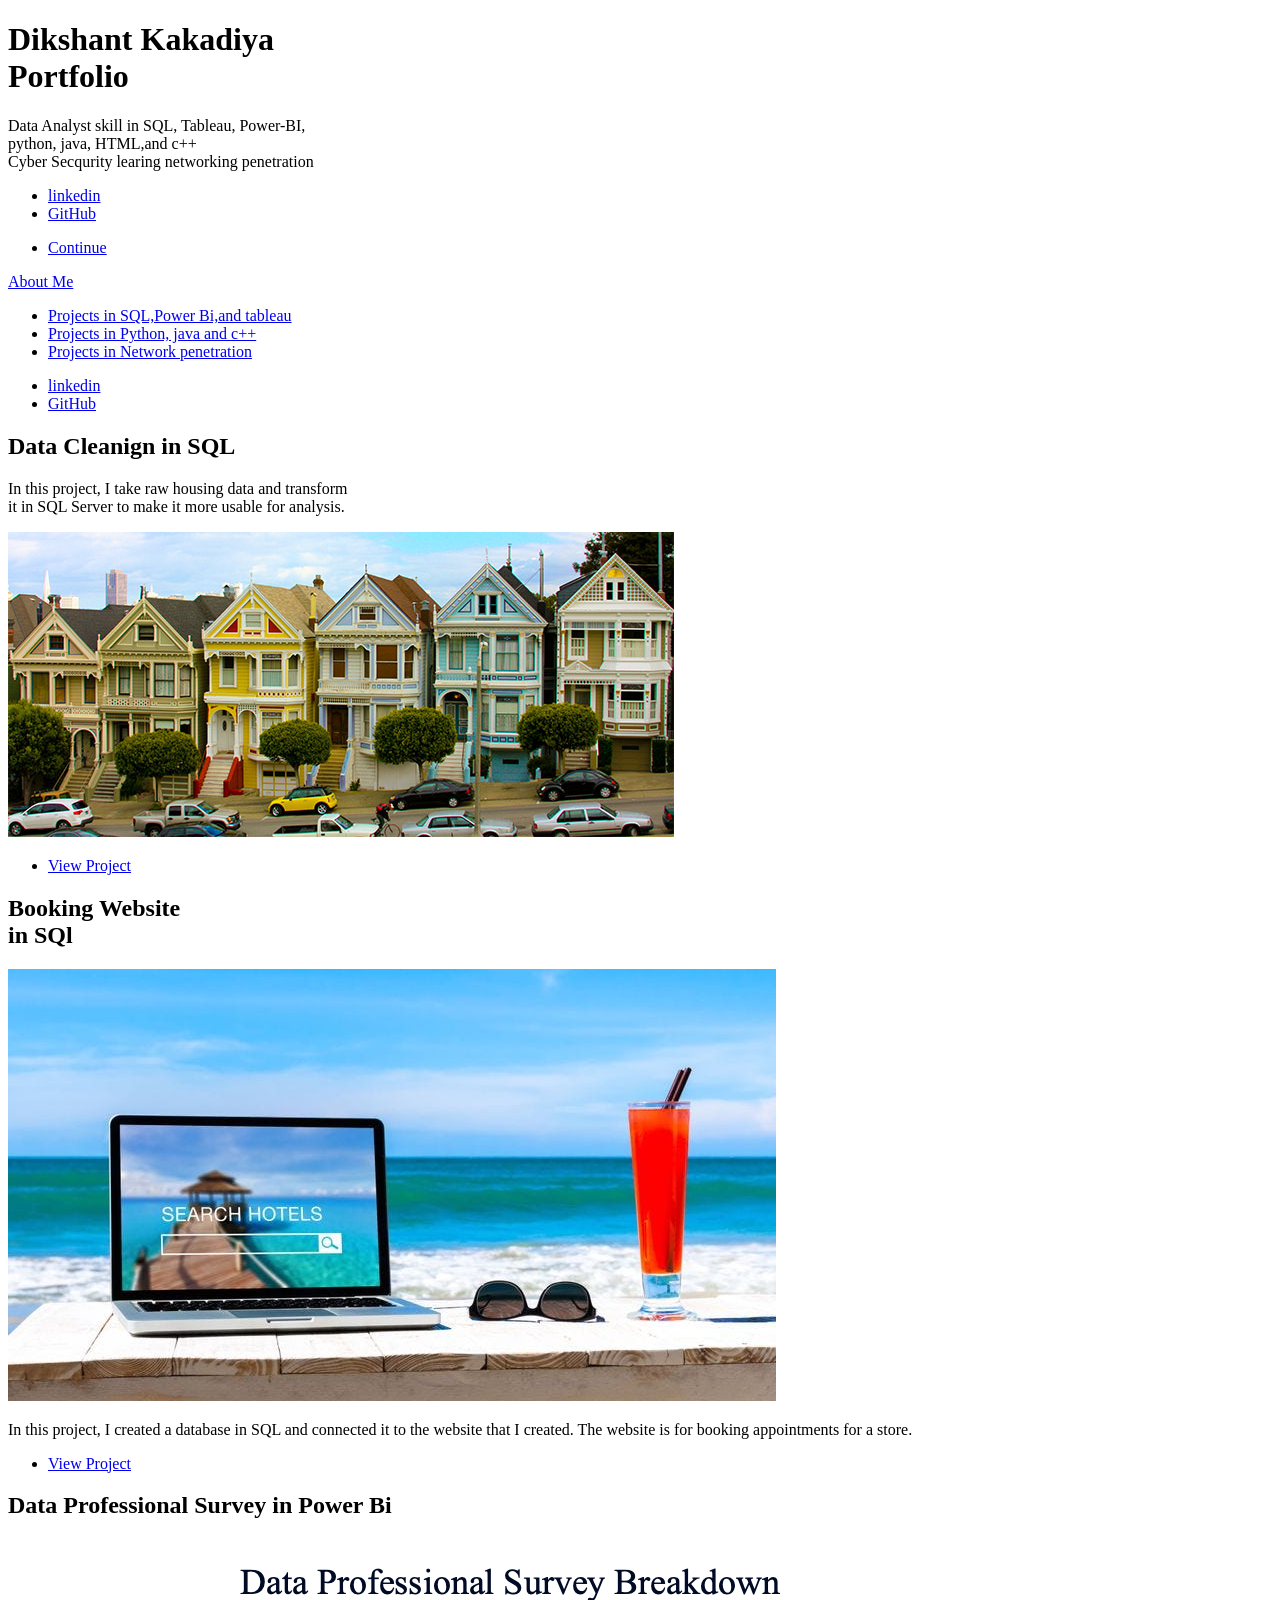
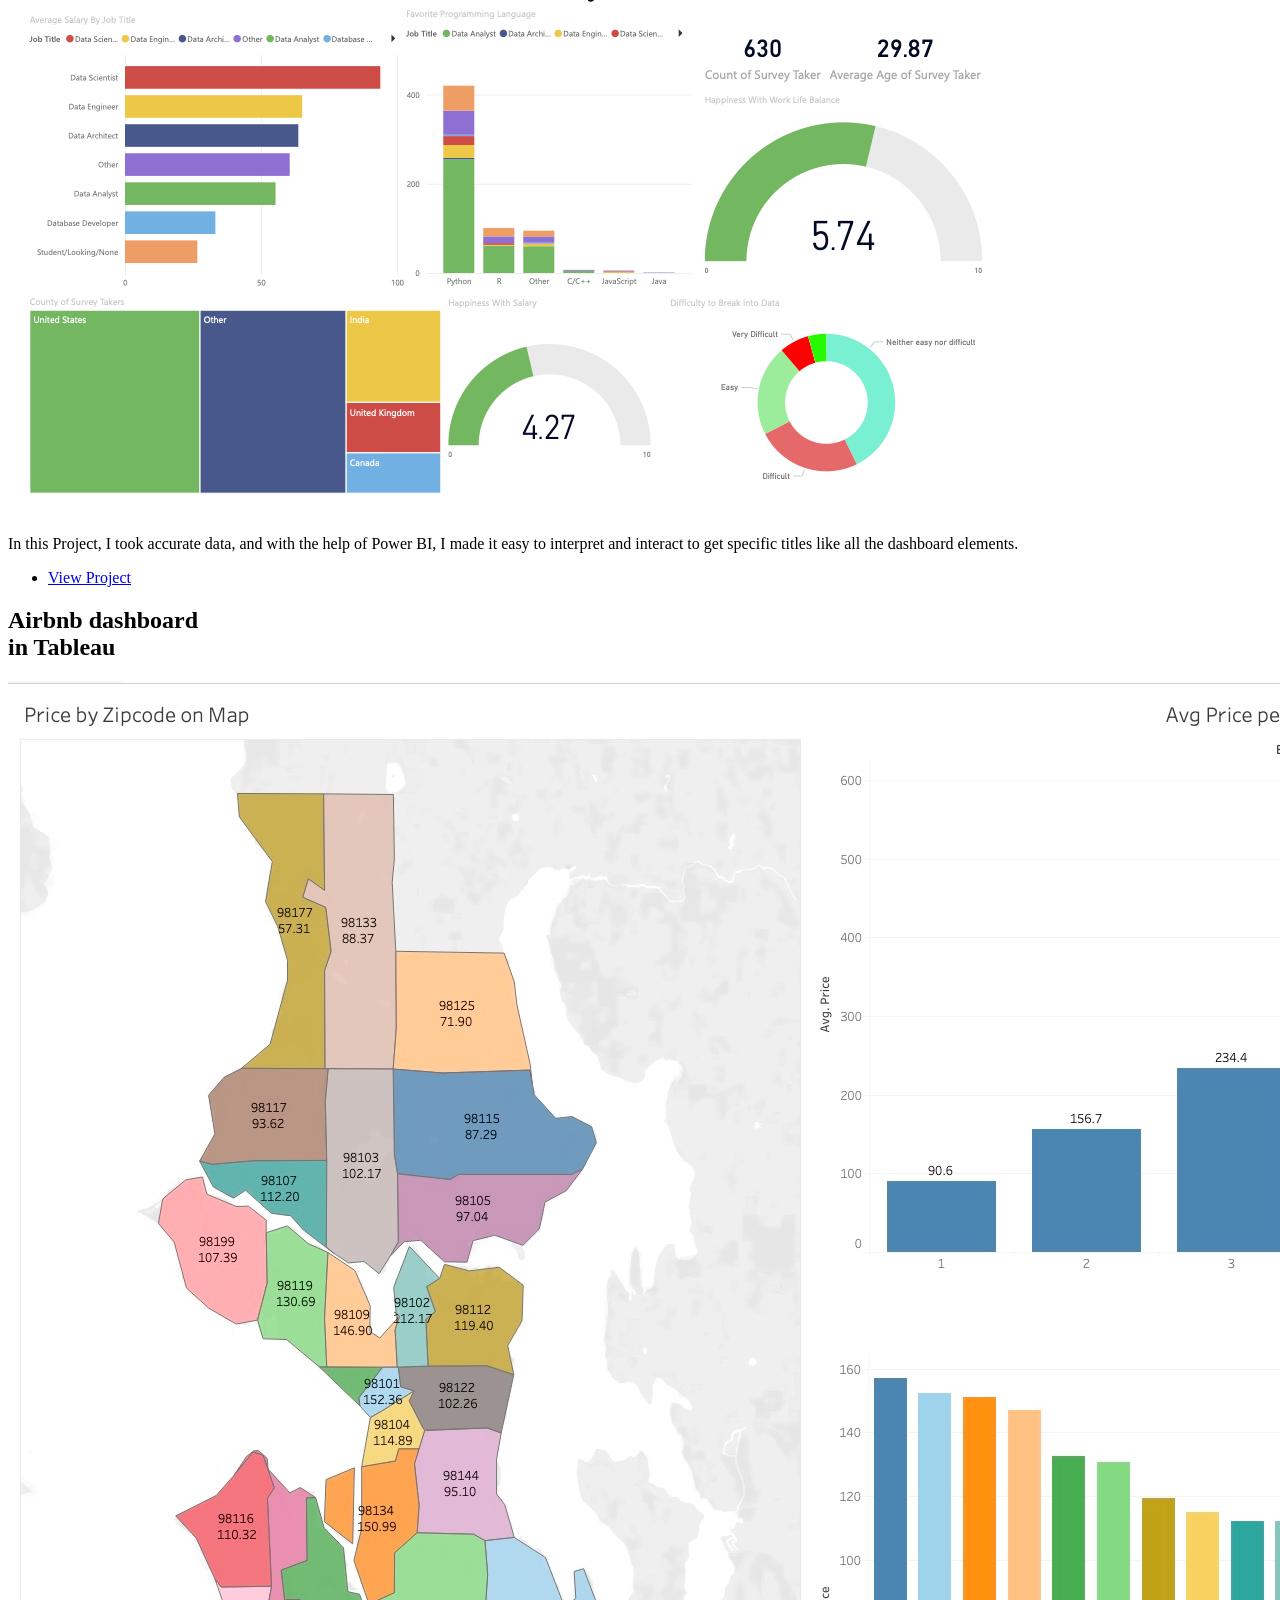
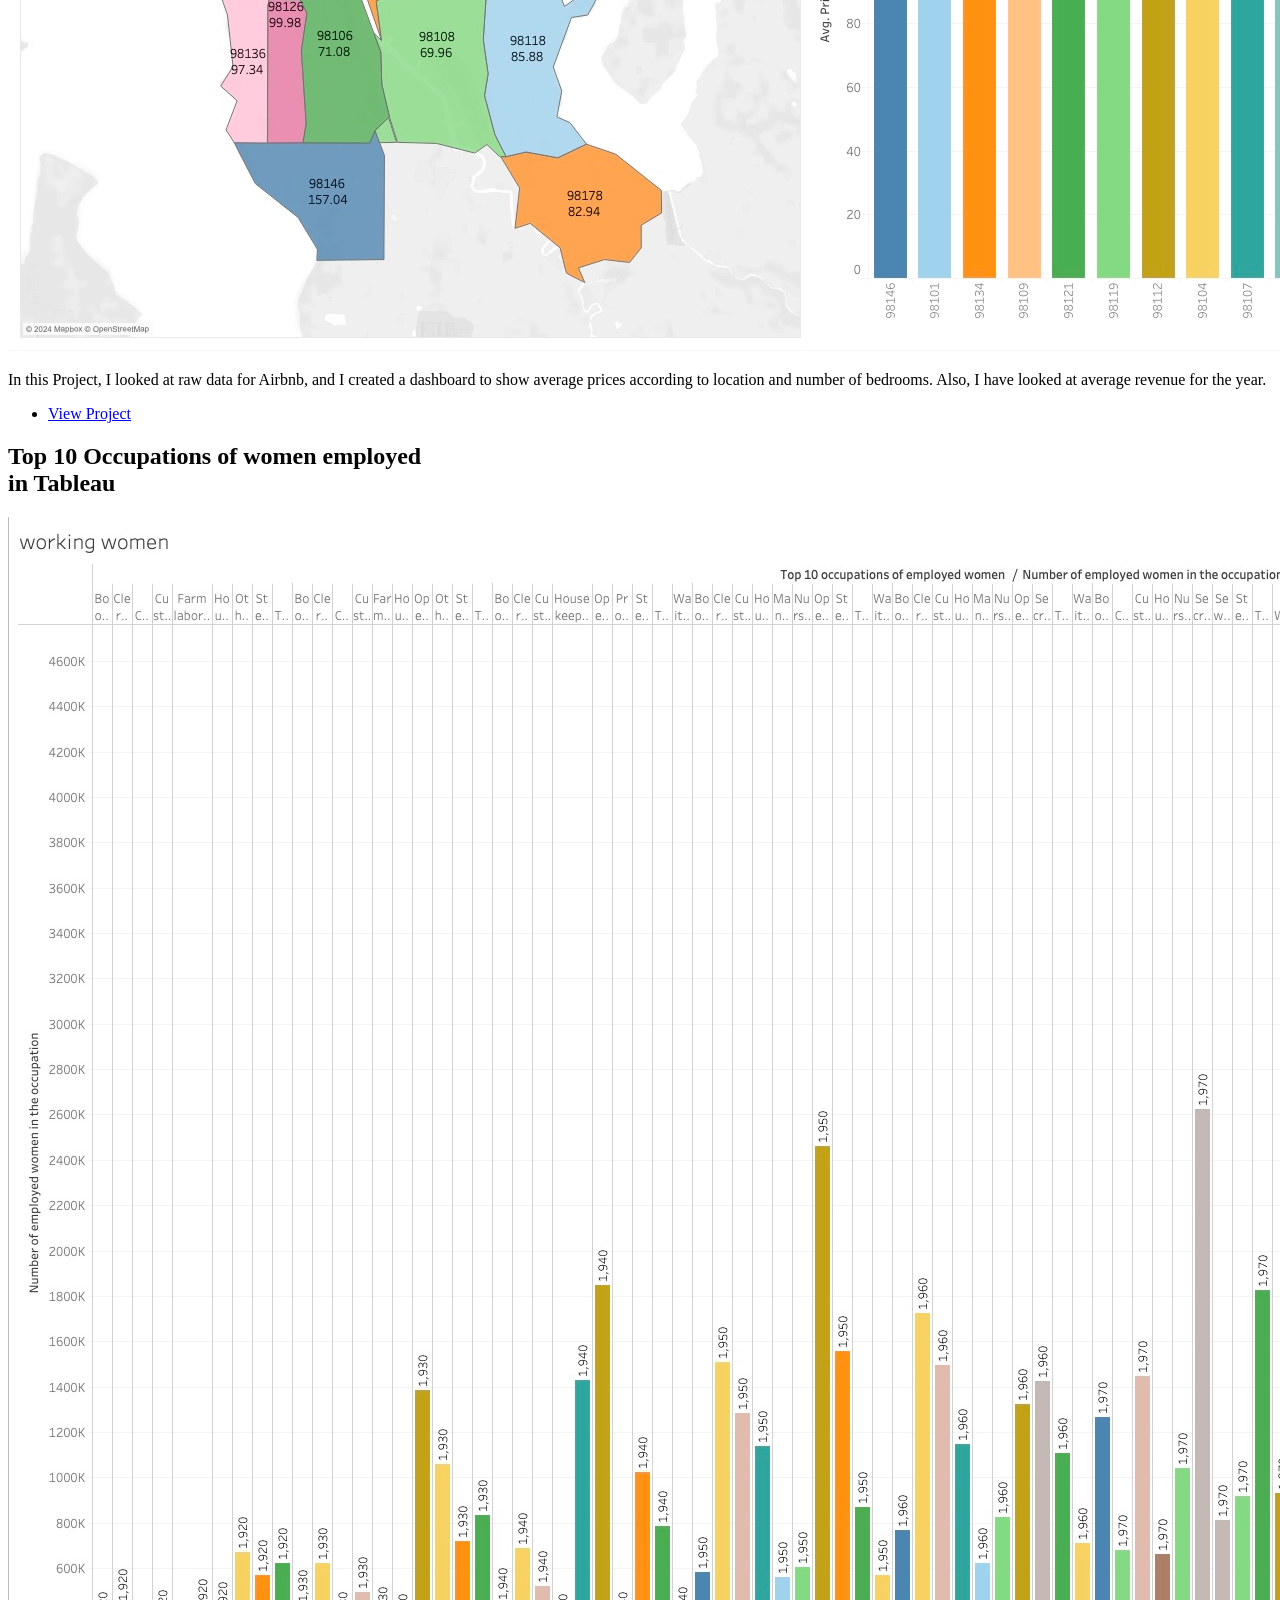
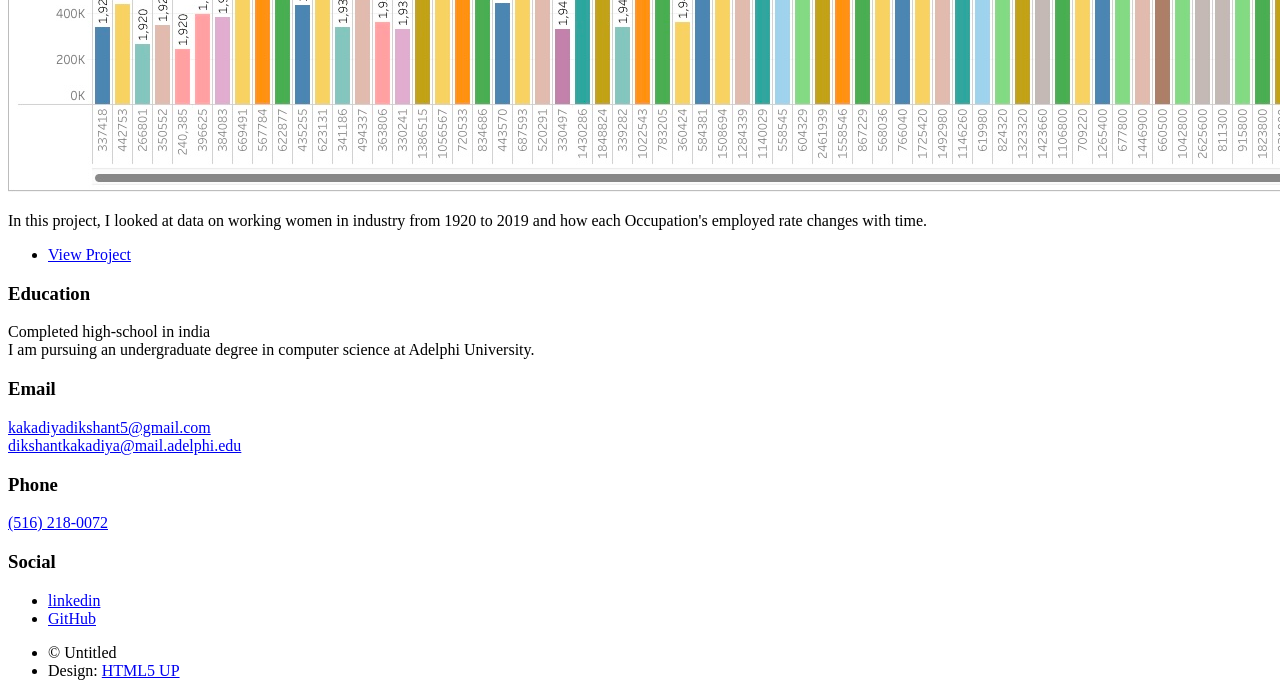
==== index.html @ 6c7a7172 "Add files via upload" ====
<!DOCTYPE HTML>
<!--
	Massively by HTML5 UP
	html5up.net | @ajlkn
	Free for personal and commercial use under the CCA 3.0 license (html5up.net/license)
-->
<html>
	<head>
		<title> Dikshant Kakadiya Portfolio </title>
		<meta charset="utf-8" />
		<meta name="viewport" content="width=device-width, initial-scale=1, user-scalable=no" />
		<link rel="stylesheet" href="assets/css/main.css" />
		<noscript><link rel="stylesheet" href="assets/css/noscript.css" /></noscript>
	</head>
	<body class="is-preload">

		<!-- Wrapper -->
			<div id="wrapper" class="fade-in">

				<!-- Intro -->
					<div id="intro">
						<h1>Dikshant Kakadiya <br />
							Portfolio </h1>
						<p>Data Analyst skill in SQL, Tableau, Power-BI, <br>python, java, HTML,and c++</br> 
							Cyber Secqurity learing networking penetration</p>
							 <ul class="icons">
								<li><a href="https://www.linkedin.com/in/dikshant-kakadiya-45a0a7180/" class="icon brands fa-linkedin"><span class="label">linkedin</span></a></li>
								<li><a href="https://github.com/DikshantKakadiya" class="icon brands fa-github"><span class="label">GitHub</span></a></li>
							</ul>
						<ul class="actions">
							<li><a href="#header" class="button icon solid solo fa-arrow-down scrolly">Continue</a></li>
						</ul>
					</div>
 
				<!-- Header -->
					<header id="header">
						<a href="index.html" class="logo">About Me</a>
					</header>

				<!-- Nav -->
					<nav id="nav">
						<ul class="links">
							<li class="active"><a href="index.html">Projects in SQL,Power Bi,and tableau</a></li>
							<li><a href="generic.html">Projects in Python, java and c++</a></li>
							<li><a href="elements.html">Projects in Network penetration </a></li>
						</ul>
						<ul class="icons">
							<li><a href="https://www.linkedin.com/in/dikshant-kakadiya-45a0a7180/" class="icon brands fa-linkedin"><span class="label">linkedin</span></a></li>
								<li><a href="https://github.com/DikshantKakadiya" class="icon brands fa-github"><span class="label">GitHub</span></a></li>
						</ul>
					</nav>

				<!-- Main -->
					<div id="main">

						<!-- Featured Post -->
							<article class="post featured">
								<header class="major">
									<h2>Data Cleanign in SQL<br />
								 </a></h2>
									<p>In this project, I take raw housing data and transform<br />
										it in SQL Server to make it more usable for analysis.  </p>
								</header>
								<a href="https://github.com/DikshantKakadiya/Portfolio/blob/SQL/clean_data.sql" class="image main"><img src="images/housing.jpg" alt="" /></a>
								<ul class="actions special">
									<li><a href="https://github.com/DikshantKakadiya/Portfolio/blob/SQL/clean_data.sql" class="button large">View Project</a></li>
								</ul>
							</article>

						<!-- Posts -->
							<section class="posts">
								<article> 
									<header>
										<h2> Booking Website<br />
										in SQl
									</h2>
									</header>
									<a href="https://github.com/DikshantKakadiya/Portfolio/tree/Booking-Website-SQL" class="image fit"><img src="images/Booking.jpeg" alt="" /></a>
									<p>In this project, I created a database in SQL and connected it to the website that I created. The website is for booking appointments for a store.</p>
									<ul class="actions special">
										<li><a href="https://github.com/DikshantKakadiya/Portfolio/tree/Booking-Website-SQL" class="button">View Project </a></li>
									</ul>
								</article>
								<article> 
									<header>
										<h2> Data Professional Survey in 
										Power Bi 
									</h2>
									</header>
									<a href="https://github.com/DikshantKakadiya/Portfolio/blob/Power-Bi/Data%20Professional%20Survey%20Project%20Power%20bi.pbix" class="image fit"><img src="images/Survey.png" alt="" /></a>
									<p> In this Project, I took accurate data, and with the help of Power BI,  I made it easy to interpret and interact to get specific titles like all the dashboard elements.</p>
									<ul class="actions special">
										<li><a href="https://github.com/DikshantKakadiya/Portfolio/blob/Power-Bi/Data%20Professional%20Survey%20Project%20Power%20bi.pbix" class="button">View Project</a></li>
									</ul>
								</article>
								<article>
									<header>
										<h2> Airbnb dashboard<br />
											in Tableau
										</h2>
									</header>
									<a href="https://github.com/DikshantKakadiya/Portfolio/blob/tableau/Airbnb%20dashboard%20project.twb"  class="image fit"><img src="images/Airbnb.jpg" alt="" /></a>
									<p>In this Project, I looked at raw data for Airbnb, and I created a dashboard to show average prices according to location and number of bedrooms. Also, I have looked at average revenue for the year.</p>
									<ul class="actions special">
										<li><a href="https://github.com/DikshantKakadiya/Portfolio/blob/tableau/Airbnb%20dashboard%20project.twb" class="button">View Project</a></li>
									</ul>
								</article>
								<article>
									<header>
										<h2>Top 10 Occupations of women employed <br />
										in Tableau 
									</h2>
									</header>
									<a href="https://github.com/DikshantKakadiya/Portfolio/blob/tableau/220519_INFODES_SOCIAL_ADSP22_KAKADIYA_DIKSHANT.twb" class="image fit"><img src="images/Top.jpg" alt="" /></a>
									<p> In this project, I looked at data on working women in industry from 1920 to 2019 and how each Occupation's employed rate changes with time.</p>
									<ul class="actions special">
										<li><a href="https://github.com/DikshantKakadiya/Portfolio/blob/tableau/220519_INFODES_SOCIAL_ADSP22_KAKADIYA_DIKSHANT.twb" class="button"> View Project</a></li>
									</ul>
								</article>
							</section>
					</div>

				<!-- Footer -->
					<footer id="footer">
							<section class="alt">
								<h3>Education</h3>
						<p>Completed high-school in india <br />
							I am pursuing an undergraduate degree in computer science at Adelphi University.</p>
							</section>
							<section>
								<h3>Email</h3>
								<p><a href="mailto: kakadiyadikshant5@gmail.com">kakadiyadikshant5@gmail.com </a><br>
									<a href="mailto: dikshantkakadiya@mail.adelphi.edu">dikshantkakadiya@mail.adelphi.edu </a></br>
								</p>
							</section>
							<section class="split contact">
							<section>
								<h3>Phone</h3>
								<p><a href="tel:+15162180072">(516) 218-0072</a></p>
							</section>
							<section>
								<h3>Social</h3>
								<ul class="icons alt">
									<li><a href="https://www.linkedin.com/in/dikshant-kakadiya-45a0a7180/" class="icon brands fa-linkedin"><span class="label">linkedin</span></a></li>
								<li><a href="https://github.com/DikshantKakadiya" class="icon brands fa-github"><span class="label">GitHub</span></a></li>
								</ul>
							</section>
						</section>
					</footer>

				<!-- Copyright -->
					<div id="copyright">
						<ul><li>&copy; Untitled</li><li>Design: <a href="https://html5up.net">HTML5 UP</a></li></ul>
					</div>

			</div>

		<!-- Scripts -->
			<script src="assets/js/jquery.min.js"></script>
			<script src="assets/js/jquery.scrollex.min.js"></script>
			<script src="assets/js/jquery.scrolly.min.js"></script>
			<script src="assets/js/browser.min.js"></script>
			<script src="assets/js/breakpoints.min.js"></script>
			<script src="assets/js/util.js"></script>
			<script src="assets/js/main.js"></script>

	</body>
</html>
---- assets/css/main.css ----
@import url(fontawesome-all.min.css);
@import url("https://fonts.googleapis.com/css?family=Merriweather:300,700,300italic,700italic|Source+Sans+Pro:900");

/*
	Massively by HTML5 UP
	html5up.net | @ajlkn
	Free for personal and commercial use under the CCA 3.0 license (html5up.net/license)
*/

html, body, div, span, applet, object,
iframe, h1, h2, h3, h4, h5, h6, p, blockquote,
pre, a, abbr, acronym, address, big, cite,
code, del, dfn, em, img, ins, kbd, q, s, samp,
small, strike, strong, sub, sup, tt, var, b,
u, i, center, dl, dt, dd, ol, ul, li, fieldset,
form, label, legend, table, caption, tbody,
tfoot, thead, tr, th, td, article, aside,
canvas, details, embed, figure, figcaption,
footer, header, hgroup, menu, nav, output, ruby,
section, summary, time, mark, audio, video {
	margin: 0;
	padding: 0;
	border: 0;
	font-size: 100%;
	font: inherit;
	vertical-align: baseline;}

article, aside, details, figcaption, figure,
footer, header, hgroup, menu, nav, section {
	display: block;}

body {
	line-height: 1;
}

ol, ul {
	list-style: none;
}

blockquote, q {
	quotes: none;
}

	blockquote:before, blockquote:after, q:before, q:after {
		content: '';
		content: none;
	}

table {
	border-collapse: collapse;
	border-spacing: 0;
}

body {
	-webkit-text-size-adjust: none;
}

mark {
	background-color: transparent;
	color: inherit;
}

input::-moz-focus-inner {
	border: 0;
	padding: 0;
}

input, select, textarea {
	-moz-appearance: none;
	-webkit-appearance: none;
	-ms-appearance: none;
	appearance: none;
}

/* Basic */

	@-ms-viewport {
		width: device-width;
	}

	body {
		-ms-overflow-style: scrollbar;
	}

	@media screen and (max-width: 480px) {

		html, body {
			min-width: 320px;
		}

	}

	html {
		box-sizing: border-box;
	}

	*, *:before, *:after {
		box-sizing: inherit;
	}

	body {
		background-color: #1e252d;
	}

		body.is-preload *, body.is-preload *:before, body.is-preload *:after {
			-moz-animation: none !important;
			-webkit-animation: none !important;
			-ms-animation: none !important;
			animation: none !important;
			-moz-transition: none !important;
			-webkit-transition: none !important;
			-ms-transition: none !important;
			transition: none !important;
		}

/* Type */

	html {
		font-size: 16pt;
	}

		@media screen and (max-width: 1680px) {

			html {
				font-size: 12pt;
			}

		}

		@media screen and (max-width: 1280px) {

			html {
				font-size: 11pt;
			}

		}

		@media screen and (max-width: 360px) {

			html {
				font-size: 10pt;
			}

		}

	body {
		color: #212931;
	}

	body, input, select, textarea {
		font-family: "Merriweather", Georgia, serif;
		font-weight: 300;
		font-size: 1rem;
		line-height: 2.375;
	}

	a {
		-moz-transition: color 0.2s ease-in-out, background-color 0.2s ease-in-out, border-color 0.2s ease-in-out, box-shadow 0.2s ease-in-out;
		-webkit-transition: color 0.2s ease-in-out, background-color 0.2s ease-in-out, border-color 0.2s ease-in-out, box-shadow 0.2s ease-in-out;
		-ms-transition: color 0.2s ease-in-out, background-color 0.2s ease-in-out, border-color 0.2s ease-in-out, box-shadow 0.2s ease-in-out;
		transition: color 0.2s ease-in-out, background-color 0.2s ease-in-out, border-color 0.2s ease-in-out, box-shadow 0.2s ease-in-out;
		border-bottom: dotted 1px;
		text-decoration: none;
	}

		a:hover {
			border-bottom-color: transparent;
		}

	strong, b {
		font-weight: 600;
	}

	em, i {
		font-style: italic;
	}

	p {
		text-align: justify;
		margin: 0 0 2rem 0;
	}

	h1, h2, h3, h4, h5, h6 {
		font-family: "Source Sans Pro", Helvetica, sans-serif;
		font-weight: 900;
		line-height: 1.5;
		letter-spacing: 0.075em;
		text-transform: uppercase;
		margin: 0 0 1rem 0;
	}

		h1 a, h2 a, h3 a, h4 a, h5 a, h6 a {
			border-bottom: 0;
			color: inherit;
			text-decoration: none;
		}

	h1 {
		font-size: 4rem;
		line-height: 1.1;
		margin: 0 0 2rem 0;
	}

	h2 {
		font-size: 1.75rem;
		line-height: 1.3;
		margin: 0 0 1.5rem 0;
	}

	h3 {
		font-size: 1.25rem;
		margin: 0 0 1.5rem 0;
	}

	h4 {
		font-size: 1rem;
	}

	h5 {
		font-size: 0.9rem;
	}

	h6 {
		font-size: 0.8rem;
	}

	sub {
		font-size: 0.8rem;
		position: relative;
		top: 0.5rem;
	}

	sup {
		font-size: 0.8rem;
		position: relative;
		top: -0.5rem;
	}

	blockquote {
		border-left: solid 4px;
		font-style: italic;
		margin: 0 0 2rem 0;
		padding: 0.5rem 0 0.5rem 2rem;
	}

	code {
		border: solid 2px;
		font-family: "Courier New", monospace;
		font-size: 0.9rem;
		margin: 0 0.25rem;
		padding: 0.25rem 0.65rem;
	}

	pre {
		-webkit-overflow-scrolling: touch;
		font-family: "Courier New", monospace;
		font-size: 0.9rem;
		margin: 0 0 2rem 0;
	}

		pre code {
			display: block;
			line-height: 1.75;
			padding: 1rem 1.5rem;
			overflow-x: auto;
		}

	hr {
		border: 0;
		border-bottom: solid 2px;
		margin: 3rem 0;
	}

		hr.major {
			margin: 5rem 0;
		}

	.align-left {
		text-align: left;
	}

	.align-center {
		text-align: center;
	}

	.align-right {
		text-align: right;
	}

	input, select, textarea {
		color: #212931;
	}

	a {
		color: #212931;
		border-bottom-color: rgba(33, 41, 49, 0.5);
	}

		a:hover {
			border-bottom-color: transparent;
			color: #18bfef !important;
		}

	strong, b {
		color: #212931;
	}

	h1, h2, h3, h4, h5, h6 {
		color: #212931;
	}

	blockquote {
		border-left-color: #eeeeee;
	}

	code {
		background: rgba(220, 220, 220, 0.25);
		border-color: #eeeeee;
	}

	hr {
		border-bottom-color: #eeeeee;
	}

/* Row */

	.row {
		display: flex;
		flex-wrap: wrap;
		box-sizing: border-box;
		align-items: stretch;
	}

		.row > * {
			box-sizing: border-box;
		}

		.row.gtr-uniform > * > :last-child {
			margin-bottom: 0;
		}

		.row.aln-left {
			justify-content: flex-start;
		}

		.row.aln-center {
			justify-content: center;
		}

		.row.aln-right {
			justify-content: flex-end;
		}

		.row.aln-top {
			align-items: flex-start;
		}

		.row.aln-middle {
			align-items: center;
		}

		.row.aln-bottom {
			align-items: flex-end;
		}

		.row > .imp {
			order: -1;
		}

		.row > .col-1 {
			width: 8.33333%;
		}

		.row > .off-1 {
			margin-left: 8.33333%;
		}

		.row > .col-2 {
			width: 16.66667%;
		}

		.row > .off-2 {
			margin-left: 16.66667%;
		}

		.row > .col-3 {
			width: 25%;
		}

		.row > .off-3 {
			margin-left: 25%;
		}

		.row > .col-4 {
			width: 33.33333%;
		}

		.row > .off-4 {
			margin-left: 33.33333%;
		}

		.row > .col-5 {
			width: 41.66667%;
		}

		.row > .off-5 {
			margin-left: 41.66667%;
		}

		.row > .col-6 {
			width: 50%;
		}

		.row > .off-6 {
			margin-left: 50%;
		}

		.row > .col-7 {
			width: 58.33333%;
		}

		.row > .off-7 {
			margin-left: 58.33333%;
		}

		.row > .col-8 {
			width: 66.66667%;
		}

		.row > .off-8 {
			margin-left: 66.66667%;
		}

		.row > .col-9 {
			width: 75%;
		}

		.row > .off-9 {
			margin-left: 75%;
		}

		.row > .col-10 {
			width: 83.33333%;
		}

		.row > .off-10 {
			margin-left: 83.33333%;
		}

		.row > .col-11 {
			width: 91.66667%;
		}

		.row > .off-11 {
			margin-left: 91.66667%;
		}

		.row > .col-12 {
			width: 100%;
		}

		.row > .off-12 {
			margin-left: 100%;
		}

		.row.gtr-0 {
			margin-top: 0;
			margin-left: 0rem;
		}

			.row.gtr-0 > * {
				padding: 0 0 0 0rem;
			}

			.row.gtr-0.gtr-uniform {
				margin-top: 0rem;
			}

				.row.gtr-0.gtr-uniform > * {
					padding-top: 0rem;
				}

		.row.gtr-25 {
			margin-top: 0;
			margin-left: -0.375rem;
		}

			.row.gtr-25 > * {
				padding: 0 0 0 0.375rem;
			}

			.row.gtr-25.gtr-uniform {
				margin-top: -0.375rem;
			}

				.row.gtr-25.gtr-uniform > * {
					padding-top: 0.375rem;
				}

		.row.gtr-50 {
			margin-top: 0;
			margin-left: -0.75rem;
		}

			.row.gtr-50 > * {
				padding: 0 0 0 0.75rem;
			}

			.row.gtr-50.gtr-uniform {
				margin-top: -0.75rem;
			}

				.row.gtr-50.gtr-uniform > * {
					padding-top: 0.75rem;
				}

		.row {
			margin-top: 0;
			margin-left: -1.5rem;
		}

			.row > * {
				padding: 0 0 0 1.5rem;
			}

			.row.gtr-uniform {
				margin-top: -1.5rem;
			}

				.row.gtr-uniform > * {
					padding-top: 1.5rem;
				}

		.row.gtr-150 {
			margin-top: 0;
			margin-left: -2.25rem;
		}

			.row.gtr-150 > * {
				padding: 0 0 0 2.25rem;
			}

			.row.gtr-150.gtr-uniform {
				margin-top: -2.25rem;
			}

				.row.gtr-150.gtr-uniform > * {
					padding-top: 2.25rem;
				}

		.row.gtr-200 {
			margin-top: 0;
			margin-left: -3rem;
		}

			.row.gtr-200 > * {
				padding: 0 0 0 3rem;
			}

			.row.gtr-200.gtr-uniform {
				margin-top: -3rem;
			}

				.row.gtr-200.gtr-uniform > * {
					padding-top: 3rem;
				}

		@media screen and (max-width: 1680px) {

			.row {
				display: flex;
				flex-wrap: wrap;
				box-sizing: border-box;
				align-items: stretch;
			}

				.row > * {
					box-sizing: border-box;
				}

				.row.gtr-uniform > * > :last-child {
					margin-bottom: 0;
				}

				.row.aln-left {
					justify-content: flex-start;
				}

				.row.aln-center {
					justify-content: center;
				}

				.row.aln-right {
					justify-content: flex-end;
				}

				.row.aln-top {
					align-items: flex-start;
				}

				.row.aln-middle {
					align-items: center;
				}

				.row.aln-bottom {
					align-items: flex-end;
				}

				.row > .imp-xlarge {
					order: -1;
				}

				.row > .col-1-xlarge {
					width: 8.33333%;
				}

				.row > .off-1-xlarge {
					margin-left: 8.33333%;
				}

				.row > .col-2-xlarge {
					width: 16.66667%;
				}

				.row > .off-2-xlarge {
					margin-left: 16.66667%;
				}

				.row > .col-3-xlarge {
					width: 25%;
				}

				.row > .off-3-xlarge {
					margin-left: 25%;
				}

				.row > .col-4-xlarge {
					width: 33.33333%;
				}

				.row > .off-4-xlarge {
					margin-left: 33.33333%;
				}

				.row > .col-5-xlarge {
					width: 41.66667%;
				}

				.row > .off-5-xlarge {
					margin-left: 41.66667%;
				}

				.row > .col-6-xlarge {
					width: 50%;
				}

				.row > .off-6-xlarge {
					margin-left: 50%;
				}

				.row > .col-7-xlarge {
					width: 58.33333%;
				}

				.row > .off-7-xlarge {
					margin-left: 58.33333%;
				}

				.row > .col-8-xlarge {
					width: 66.66667%;
				}

				.row > .off-8-xlarge {
					margin-left: 66.66667%;
				}

				.row > .col-9-xlarge {
					width: 75%;
				}

				.row > .off-9-xlarge {
					margin-left: 75%;
				}

				.row > .col-10-xlarge {
					width: 83.33333%;
				}

				.row > .off-10-xlarge {
					margin-left: 83.33333%;
				}

				.row > .col-11-xlarge {
					width: 91.66667%;
				}

				.row > .off-11-xlarge {
					margin-left: 91.66667%;
				}

				.row > .col-12-xlarge {
					width: 100%;
				}

				.row > .off-12-xlarge {
					margin-left: 100%;
				}

				.row.gtr-0 {
					margin-top: 0;
					margin-left: 0rem;
				}

					.row.gtr-0 > * {
						padding: 0 0 0 0rem;
					}

					.row.gtr-0.gtr-uniform {
						margin-top: 0rem;
					}

						.row.gtr-0.gtr-uniform > * {
							padding-top: 0rem;
						}

				.row.gtr-25 {
					margin-top: 0;
					margin-left: -0.375rem;
				}

					.row.gtr-25 > * {
						padding: 0 0 0 0.375rem;
					}

					.row.gtr-25.gtr-uniform {
						margin-top: -0.375rem;
					}

						.row.gtr-25.gtr-uniform > * {
							padding-top: 0.375rem;
						}

				.row.gtr-50 {
					margin-top: 0;
					margin-left: -0.75rem;
				}

					.row.gtr-50 > * {
						padding: 0 0 0 0.75rem;
					}

					.row.gtr-50.gtr-uniform {
						margin-top: -0.75rem;
					}

						.row.gtr-50.gtr-uniform > * {
							padding-top: 0.75rem;
						}

				.row {
					margin-top: 0;
					margin-left: -1.5rem;
				}

					.row > * {
						padding: 0 0 0 1.5rem;
					}

					.row.gtr-uniform {
						margin-top: -1.5rem;
					}

						.row.gtr-uniform > * {
							padding-top: 1.5rem;
						}

				.row.gtr-150 {
					margin-top: 0;
					margin-left: -2.25rem;
				}

					.row.gtr-150 > * {
						padding: 0 0 0 2.25rem;
					}

					.row.gtr-150.gtr-uniform {
						margin-top: -2.25rem;
					}

						.row.gtr-150.gtr-uniform > * {
							padding-top: 2.25rem;
						}

				.row.gtr-200 {
					margin-top: 0;
					margin-left: -3rem;
				}

					.row.gtr-200 > * {
						padding: 0 0 0 3rem;
					}

					.row.gtr-200.gtr-uniform {
						margin-top: -3rem;
					}

						.row.gtr-200.gtr-uniform > * {
							padding-top: 3rem;
						}

		}

		@media screen and (max-width: 1280px) {

			.row {
				display: flex;
				flex-wrap: wrap;
				box-sizing: border-box;
				align-items: stretch;
			}

				.row > * {
					box-sizing: border-box;
				}

				.row.gtr-uniform > * > :last-child {
					margin-bottom: 0;
				}

				.row.aln-left {
					justify-content: flex-start;
				}

				.row.aln-center {
					justify-content: center;
				}

				.row.aln-right {
					justify-content: flex-end;
				}

				.row.aln-top {
					align-items: flex-start;
				}

				.row.aln-middle {
					align-items: center;
				}

				.row.aln-bottom {
					align-items: flex-end;
				}

				.row > .imp-large {
					order: -1;
				}

				.row > .col-1-large {
					width: 8.33333%;
				}

				.row > .off-1-large {
					margin-left: 8.33333%;
				}

				.row > .col-2-large {
					width: 16.66667%;
				}

				.row > .off-2-large {
					margin-left: 16.66667%;
				}

				.row > .col-3-large {
					width: 25%;
				}

				.row > .off-3-large {
					margin-left: 25%;
				}

				.row > .col-4-large {
					width: 33.33333%;
				}

				.row > .off-4-large {
					margin-left: 33.33333%;
				}

				.row > .col-5-large {
					width: 41.66667%;
				}

				.row > .off-5-large {
					margin-left: 41.66667%;
				}

				.row > .col-6-large {
					width: 50%;
				}

				.row > .off-6-large {
					margin-left: 50%;
				}

				.row > .col-7-large {
					width: 58.33333%;
				}

				.row > .off-7-large {
					margin-left: 58.33333%;
				}

				.row > .col-8-large {
					width: 66.66667%;
				}

				.row > .off-8-large {
					margin-left: 66.66667%;
				}

				.row > .col-9-large {
					width: 75%;
				}

				.row > .off-9-large {
					margin-left: 75%;
				}

				.row > .col-10-large {
					width: 83.33333%;
				}

				.row > .off-10-large {
					margin-left: 83.33333%;
				}

				.row > .col-11-large {
					width: 91.66667%;
				}

				.row > .off-11-large {
					margin-left: 91.66667%;
				}

				.row > .col-12-large {
					width: 100%;
				}

				.row > .off-12-large {
					margin-left: 100%;
				}

				.row.gtr-0 {
					margin-top: 0;
					margin-left: 0rem;
				}

					.row.gtr-0 > * {
						padding: 0 0 0 0rem;
					}

					.row.gtr-0.gtr-uniform {
						margin-top: 0rem;
					}

						.row.gtr-0.gtr-uniform > * {
							padding-top: 0rem;
						}

				.row.gtr-25 {
					margin-top: 0;
					margin-left: -0.375rem;
				}

					.row.gtr-25 > * {
						padding: 0 0 0 0.375rem;
					}

					.row.gtr-25.gtr-uniform {
						margin-top: -0.375rem;
					}

						.row.gtr-25.gtr-uniform > * {
							padding-top: 0.375rem;
						}

				.row.gtr-50 {
					margin-top: 0;
					margin-left: -0.75rem;
				}

					.row.gtr-50 > * {
						padding: 0 0 0 0.75rem;
					}

					.row.gtr-50.gtr-uniform {
						margin-top: -0.75rem;
					}

						.row.gtr-50.gtr-uniform > * {
							padding-top: 0.75rem;
						}

				.row {
					margin-top: 0;
					margin-left: -1.5rem;
				}

					.row > * {
						padding: 0 0 0 1.5rem;
					}

					.row.gtr-uniform {
						margin-top: -1.5rem;
					}

						.row.gtr-uniform > * {
							padding-top: 1.5rem;
						}

				.row.gtr-150 {
					margin-top: 0;
					margin-left: -2.25rem;
				}

					.row.gtr-150 > * {
						padding: 0 0 0 2.25rem;
					}

					.row.gtr-150.gtr-uniform {
						margin-top: -2.25rem;
					}

						.row.gtr-150.gtr-uniform > * {
							padding-top: 2.25rem;
						}

				.row.gtr-200 {
					margin-top: 0;
					margin-left: -3rem;
				}

					.row.gtr-200 > * {
						padding: 0 0 0 3rem;
					}

					.row.gtr-200.gtr-uniform {
						margin-top: -3rem;
					}

						.row.gtr-200.gtr-uniform > * {
							padding-top: 3rem;
						}

		}

		@media screen and (max-width: 980px) {

			.row {
				display: flex;
				flex-wrap: wrap;
				box-sizing: border-box;
				align-items: stretch;
			}

				.row > * {
					box-sizing: border-box;
				}

				.row.gtr-uniform > * > :last-child {
					margin-bottom: 0;
				}

				.row.aln-left {
					justify-content: flex-start;
				}

				.row.aln-center {
					justify-content: center;
				}

				.row.aln-right {
					justify-content: flex-end;
				}

				.row.aln-top {
					align-items: flex-start;
				}

				.row.aln-middle {
					align-items: center;
				}

				.row.aln-bottom {
					align-items: flex-end;
				}

				.row > .imp-medium {
					order: -1;
				}

				.row > .col-1-medium {
					width: 8.33333%;
				}

				.row > .off-1-medium {
					margin-left: 8.33333%;
				}

				.row > .col-2-medium {
					width: 16.66667%;
				}

				.row > .off-2-medium {
					margin-left: 16.66667%;
				}

				.row > .col-3-medium {
					width: 25%;
				}

				.row > .off-3-medium {
					margin-left: 25%;
				}

				.row > .col-4-medium {
					width: 33.33333%;
				}

				.row > .off-4-medium {
					margin-left: 33.33333%;
				}

				.row > .col-5-medium {
					width: 41.66667%;
				}

				.row > .off-5-medium {
					margin-left: 41.66667%;
				}

				.row > .col-6-medium {
					width: 50%;
				}

				.row > .off-6-medium {
					margin-left: 50%;
				}

				.row > .col-7-medium {
					width: 58.33333%;
				}

				.row > .off-7-medium {
					margin-left: 58.33333%;
				}

				.row > .col-8-medium {
					width: 66.66667%;
				}

				.row > .off-8-medium {
					margin-left: 66.66667%;
				}

				.row > .col-9-medium {
					width: 75%;
				}

				.row > .off-9-medium {
					margin-left: 75%;
				}

				.row > .col-10-medium {
					width: 83.33333%;
				}

				.row > .off-10-medium {
					margin-left: 83.33333%;
				}

				.row > .col-11-medium {
					width: 91.66667%;
				}

				.row > .off-11-medium {
					margin-left: 91.66667%;
				}

				.row > .col-12-medium {
					width: 100%;
				}

				.row > .off-12-medium {
					margin-left: 100%;
				}

				.row.gtr-0 {
					margin-top: 0;
					margin-left: 0rem;
				}

					.row.gtr-0 > * {
						padding: 0 0 0 0rem;
					}

					.row.gtr-0.gtr-uniform {
						margin-top: 0rem;
					}

						.row.gtr-0.gtr-uniform > * {
							padding-top: 0rem;
						}

				.row.gtr-25 {
					margin-top: 0;
					margin-left: -0.375rem;
				}

					.row.gtr-25 > * {
						padding: 0 0 0 0.375rem;
					}

					.row.gtr-25.gtr-uniform {
						margin-top: -0.375rem;
					}

						.row.gtr-25.gtr-uniform > * {
							padding-top: 0.375rem;
						}

				.row.gtr-50 {
					margin-top: 0;
					margin-left: -0.75rem;
				}

					.row.gtr-50 > * {
						padding: 0 0 0 0.75rem;
					}

					.row.gtr-50.gtr-uniform {
						margin-top: -0.75rem;
					}

						.row.gtr-50.gtr-uniform > * {
							padding-top: 0.75rem;
						}

				.row {
					margin-top: 0;
					margin-left: -1.5rem;
				}

					.row > * {
						padding: 0 0 0 1.5rem;
					}

					.row.gtr-uniform {
						margin-top: -1.5rem;
					}

						.row.gtr-uniform > * {
							padding-top: 1.5rem;
						}

				.row.gtr-150 {
					margin-top: 0;
					margin-left: -2.25rem;
				}

					.row.gtr-150 > * {
						padding: 0 0 0 2.25rem;
					}

					.row.gtr-150.gtr-uniform {
						margin-top: -2.25rem;
					}

						.row.gtr-150.gtr-uniform > * {
							padding-top: 2.25rem;
						}

				.row.gtr-200 {
					margin-top: 0;
					margin-left: -3rem;
				}

					.row.gtr-200 > * {
						padding: 0 0 0 3rem;
					}

					.row.gtr-200.gtr-uniform {
						margin-top: -3rem;
					}

						.row.gtr-200.gtr-uniform > * {
							padding-top: 3rem;
						}

		}

		@media screen and (max-width: 736px) {

			.row {
				display: flex;
				flex-wrap: wrap;
				box-sizing: border-box;
				align-items: stretch;
			}

				.row > * {
					box-sizing: border-box;
				}

				.row.gtr-uniform > * > :last-child {
					margin-bottom: 0;
				}

				.row.aln-left {
					justify-content: flex-start;
				}

				.row.aln-center {
					justify-content: center;
				}

				.row.aln-right {
					justify-content: flex-end;
				}

				.row.aln-top {
					align-items: flex-start;
				}

				.row.aln-middle {
					align-items: center;
				}

				.row.aln-bottom {
					align-items: flex-end;
				}

				.row > .imp-small {
					order: -1;
				}

				.row > .col-1-small {
					width: 8.33333%;
				}

				.row > .off-1-small {
					margin-left: 8.33333%;
				}

				.row > .col-2-small {
					width: 16.66667%;
				}

				.row > .off-2-small {
					margin-left: 16.66667%;
				}

				.row > .col-3-small {
					width: 25%;
				}

				.row > .off-3-small {
					margin-left: 25%;
				}

				.row > .col-4-small {
					width: 33.33333%;
				}

				.row > .off-4-small {
					margin-left: 33.33333%;
				}

				.row > .col-5-small {
					width: 41.66667%;
				}

				.row > .off-5-small {
					margin-left: 41.66667%;
				}

				.row > .col-6-small {
					width: 50%;
				}

				.row > .off-6-small {
					margin-left: 50%;
				}

				.row > .col-7-small {
					width: 58.33333%;
				}

				.row > .off-7-small {
					margin-left: 58.33333%;
				}

				.row > .col-8-small {
					width: 66.66667%;
				}

				.row > .off-8-small {
					margin-left: 66.66667%;
				}

				.row > .col-9-small {
					width: 75%;
				}

				.row > .off-9-small {
					margin-left: 75%;
				}

				.row > .col-10-small {
					width: 83.33333%;
				}

				.row > .off-10-small {
					margin-left: 83.33333%;
				}

				.row > .col-11-small {
					width: 91.66667%;
				}

				.row > .off-11-small {
					margin-left: 91.66667%;
				}

				.row > .col-12-small {
					width: 100%;
				}

				.row > .off-12-small {
					margin-left: 100%;
				}

				.row.gtr-0 {
					margin-top: 0;
					margin-left: 0rem;
				}

					.row.gtr-0 > * {
						padding: 0 0 0 0rem;
					}

					.row.gtr-0.gtr-uniform {
						margin-top: 0rem;
					}

						.row.gtr-0.gtr-uniform > * {
							padding-top: 0rem;
						}

				.row.gtr-25 {
					margin-top: 0;
					margin-left: -0.375rem;
				}

					.row.gtr-25 > * {
						padding: 0 0 0 0.375rem;
					}

					.row.gtr-25.gtr-uniform {
						margin-top: -0.375rem;
					}

						.row.gtr-25.gtr-uniform > * {
							padding-top: 0.375rem;
						}

				.row.gtr-50 {
					margin-top: 0;
					margin-left: -0.75rem;
				}

					.row.gtr-50 > * {
						padding: 0 0 0 0.75rem;
					}

					.row.gtr-50.gtr-uniform {
						margin-top: -0.75rem;
					}

						.row.gtr-50.gtr-uniform > * {
							padding-top: 0.75rem;
						}

				.row {
					margin-top: 0;
					margin-left: -1.5rem;
				}

					.row > * {
						padding: 0 0 0 1.5rem;
					}

					.row.gtr-uniform {
						margin-top: -1.5rem;
					}

						.row.gtr-uniform > * {
							padding-top: 1.5rem;
						}

				.row.gtr-150 {
					margin-top: 0;
					margin-left: -2.25rem;
				}

					.row.gtr-150 > * {
						padding: 0 0 0 2.25rem;
					}

					.row.gtr-150.gtr-uniform {
						margin-top: -2.25rem;
					}

						.row.gtr-150.gtr-uniform > * {
							padding-top: 2.25rem;
						}

				.row.gtr-200 {
					margin-top: 0;
					margin-left: -3rem;
				}

					.row.gtr-200 > * {
						padding: 0 0 0 3rem;
					}

					.row.gtr-200.gtr-uniform {
						margin-top: -3rem;
					}

						.row.gtr-200.gtr-uniform > * {
							padding-top: 3rem;
						}

		}

		@media screen and (max-width: 480px) {

			.row {
				display: flex;
				flex-wrap: wrap;
				box-sizing: border-box;
				align-items: stretch;
			}

				.row > * {
					box-sizing: border-box;
				}

				.row.gtr-uniform > * > :last-child {
					margin-bottom: 0;
				}

				.row.aln-left {
					justify-content: flex-start;
				}

				.row.aln-center {
					justify-content: center;
				}

				.row.aln-right {
					justify-content: flex-end;
				}

				.row.aln-top {
					align-items: flex-start;
				}

				.row.aln-middle {
					align-items: center;
				}

				.row.aln-bottom {
					align-items: flex-end;
				}

				.row > .imp-xsmall {
					order: -1;
				}

				.row > .col-1-xsmall {
					width: 8.33333%;
				}

				.row > .off-1-xsmall {
					margin-left: 8.33333%;
				}

				.row > .col-2-xsmall {
					width: 16.66667%;
				}

				.row > .off-2-xsmall {
					margin-left: 16.66667%;
				}

				.row > .col-3-xsmall {
					width: 25%;
				}

				.row > .off-3-xsmall {
					margin-left: 25%;
				}

				.row > .col-4-xsmall {
					width: 33.33333%;
				}

				.row > .off-4-xsmall {
					margin-left: 33.33333%;
				}

				.row > .col-5-xsmall {
					width: 41.66667%;
				}

				.row > .off-5-xsmall {
					margin-left: 41.66667%;
				}

				.row > .col-6-xsmall {
					width: 50%;
				}

				.row > .off-6-xsmall {
					margin-left: 50%;
				}

				.row > .col-7-xsmall {
					width: 58.33333%;
				}

				.row > .off-7-xsmall {
					margin-left: 58.33333%;
				}

				.row > .col-8-xsmall {
					width: 66.66667%;
				}

				.row > .off-8-xsmall {
					margin-left: 66.66667%;
				}

				.row > .col-9-xsmall {
					width: 75%;
				}

				.row > .off-9-xsmall {
					margin-left: 75%;
				}

				.row > .col-10-xsmall {
					width: 83.33333%;
				}

				.row > .off-10-xsmall {
					margin-left: 83.33333%;
				}

				.row > .col-11-xsmall {
					width: 91.66667%;
				}

				.row > .off-11-xsmall {
					margin-left: 91.66667%;
				}

				.row > .col-12-xsmall {
					width: 100%;
				}

				.row > .off-12-xsmall {
					margin-left: 100%;
				}

				.row.gtr-0 {
					margin-top: 0;
					margin-left: 0rem;
				}

					.row.gtr-0 > * {
						padding: 0 0 0 0rem;
					}

					.row.gtr-0.gtr-uniform {
						margin-top: 0rem;
					}

						.row.gtr-0.gtr-uniform > * {
							padding-top: 0rem;
						}

				.row.gtr-25 {
					margin-top: 0;
					margin-left: -0.375rem;
				}

					.row.gtr-25 > * {
						padding: 0 0 0 0.375rem;
					}

					.row.gtr-25.gtr-uniform {
						margin-top: -0.375rem;
					}

						.row.gtr-25.gtr-uniform > * {
							padding-top: 0.375rem;
						}

				.row.gtr-50 {
					margin-top: 0;
					margin-left: -0.75rem;
				}

					.row.gtr-50 > * {
						padding: 0 0 0 0.75rem;
					}

					.row.gtr-50.gtr-uniform {
						margin-top: -0.75rem;
					}

						.row.gtr-50.gtr-uniform > * {
							padding-top: 0.75rem;
						}

				.row {
					margin-top: 0;
					margin-left: -1.5rem;
				}

					.row > * {
						padding: 0 0 0 1.5rem;
					}

					.row.gtr-uniform {
						margin-top: -1.5rem;
					}

						.row.gtr-uniform > * {
							padding-top: 1.5rem;
						}

				.row.gtr-150 {
					margin-top: 0;
					margin-left: -2.25rem;
				}

					.row.gtr-150 > * {
						padding: 0 0 0 2.25rem;
					}

					.row.gtr-150.gtr-uniform {
						margin-top: -2.25rem;
					}

						.row.gtr-150.gtr-uniform > * {
							padding-top: 2.25rem;
						}

				.row.gtr-200 {
					margin-top: 0;
					margin-left: -3rem;
				}

					.row.gtr-200 > * {
						padding: 0 0 0 3rem;
					}

					.row.gtr-200.gtr-uniform {
						margin-top: -3rem;
					}

						.row.gtr-200.gtr-uniform > * {
							padding-top: 3rem;
						}

		}

		@media screen and (max-width: 360px) {

			.row {
				display: flex;
				flex-wrap: wrap;
				box-sizing: border-box;
				align-items: stretch;
			}

				.row > * {
					box-sizing: border-box;
				}

				.row.gtr-uniform > * > :last-child {
					margin-bottom: 0;
				}

				.row.aln-left {
					justify-content: flex-start;
				}

				.row.aln-center {
					justify-content: center;
				}

				.row.aln-right {
					justify-content: flex-end;
				}

				.row.aln-top {
					align-items: flex-start;
				}

				.row.aln-middle {
					align-items: center;
				}

				.row.aln-bottom {
					align-items: flex-end;
				}

				.row > .imp-xxsmall {
					order: -1;
				}

				.row > .col-1-xxsmall {
					width: 8.33333%;
				}

				.row > .off-1-xxsmall {
					margin-left: 8.33333%;
				}

				.row > .col-2-xxsmall {
					width: 16.66667%;
				}

				.row > .off-2-xxsmall {
					margin-left: 16.66667%;
				}

				.row > .col-3-xxsmall {
					width: 25%;
				}

				.row > .off-3-xxsmall {
					margin-left: 25%;
				}

				.row > .col-4-xxsmall {
					width: 33.33333%;
				}

				.row > .off-4-xxsmall {
					margin-left: 33.33333%;
				}

				.row > .col-5-xxsmall {
					width: 41.66667%;
				}

				.row > .off-5-xxsmall {
					margin-left: 41.66667%;
				}

				.row > .col-6-xxsmall {
					width: 50%;
				}

				.row > .off-6-xxsmall {
					margin-left: 50%;
				}

				.row > .col-7-xxsmall {
					width: 58.33333%;
				}

				.row > .off-7-xxsmall {
					margin-left: 58.33333%;
				}

				.row > .col-8-xxsmall {
					width: 66.66667%;
				}

				.row > .off-8-xxsmall {
					margin-left: 66.66667%;
				}

				.row > .col-9-xxsmall {
					width: 75%;
				}

				.row > .off-9-xxsmall {
					margin-left: 75%;
				}

				.row > .col-10-xxsmall {
					width: 83.33333%;
				}

				.row > .off-10-xxsmall {
					margin-left: 83.33333%;
				}

				.row > .col-11-xxsmall {
					width: 91.66667%;
				}

				.row > .off-11-xxsmall {
					margin-left: 91.66667%;
				}

				.row > .col-12-xxsmall {
					width: 100%;
				}

				.row > .off-12-xxsmall {
					margin-left: 100%;
				}

				.row.gtr-0 {
					margin-top: 0;
					margin-left: 0rem;
				}

					.row.gtr-0 > * {
						padding: 0 0 0 0rem;
					}

					.row.gtr-0.gtr-uniform {
						margin-top: 0rem;
					}

						.row.gtr-0.gtr-uniform > * {
							padding-top: 0rem;
						}

				.row.gtr-25 {
					margin-top: 0;
					margin-left: -0.375rem;
				}

					.row.gtr-25 > * {
						padding: 0 0 0 0.375rem;
					}

					.row.gtr-25.gtr-uniform {
						margin-top: -0.375rem;
					}

						.row.gtr-25.gtr-uniform > * {
							padding-top: 0.375rem;
						}

				.row.gtr-50 {
					margin-top: 0;
					margin-left: -0.75rem;
				}

					.row.gtr-50 > * {
						padding: 0 0 0 0.75rem;
					}

					.row.gtr-50.gtr-uniform {
						margin-top: -0.75rem;
					}

						.row.gtr-50.gtr-uniform > * {
							padding-top: 0.75rem;
						}

				.row {
					margin-top: 0;
					margin-left: -1.5rem;
				}

					.row > * {
						padding: 0 0 0 1.5rem;
					}

					.row.gtr-uniform {
						margin-top: -1.5rem;
					}

						.row.gtr-uniform > * {
							padding-top: 1.5rem;
						}

				.row.gtr-150 {
					margin-top: 0;
					margin-left: -2.25rem;
				}

					.row.gtr-150 > * {
						padding: 0 0 0 2.25rem;
					}

					.row.gtr-150.gtr-uniform {
						margin-top: -2.25rem;
					}

						.row.gtr-150.gtr-uniform > * {
							padding-top: 2.25rem;
						}

				.row.gtr-200 {
					margin-top: 0;
					margin-left: -3rem;
				}

					.row.gtr-200 > * {
						padding: 0 0 0 3rem;
					}

					.row.gtr-200.gtr-uniform {
						margin-top: -3rem;
					}

						.row.gtr-200.gtr-uniform > * {
							padding-top: 3rem;
						}

		}

/* Box */

	.box {
		border: solid 2px;
		margin-bottom: 2rem;
		padding: 1.5rem;
	}

		.box > :last-child,
		.box > :last-child > :last-child,
		.box > :last-child > :last-child > :last-child {
			margin-bottom: 0;
		}

		.box.alt {
			border: 0;
			border-radius: 0;
			padding: 0;
		}

	.box {
		border-color: #eeeeee;
	}

/* Button */

	input[type="submit"],
	input[type="reset"],
	input[type="button"],
	button,
	.button {
		-moz-appearance: none;
		-webkit-appearance: none;
		-ms-appearance: none;
		appearance: none;
		-moz-transition: background-color 0.2s ease-in-out, box-shadow 0.2s ease-in-out, color 0.2s ease-in-out;
		-webkit-transition: background-color 0.2s ease-in-out, box-shadow 0.2s ease-in-out, color 0.2s ease-in-out;
		-ms-transition: background-color 0.2s ease-in-out, box-shadow 0.2s ease-in-out, color 0.2s ease-in-out;
		transition: background-color 0.2s ease-in-out, box-shadow 0.2s ease-in-out, color 0.2s ease-in-out;
		border: 0;
		border-radius: 0;
		cursor: pointer;
		display: inline-block;
		font-family: "Source Sans Pro", Helvetica, sans-serif;
		font-size: 0.8rem;
		font-weight: 900;
		letter-spacing: 0.075em;
		height: 3rem;
		line-height: 3rem;
		padding: 0 2rem;
		text-align: center;
		text-decoration: none;
		text-transform: uppercase;
		white-space: nowrap;
	}

		input[type="submit"].icon:before,
		input[type="reset"].icon:before,
		input[type="button"].icon:before,
		button.icon:before,
		.button.icon:before {
			margin-right: 0.5rem;
		}

		input[type="submit"].icon.solo,
		input[type="reset"].icon.solo,
		input[type="button"].icon.solo,
		button.icon.solo,
		.button.icon.solo {
			position: relative;
			width: 4rem;
			height: 4rem;
			line-height: 4rem;
			border-radius: 4rem;
			text-indent: 4rem;
			overflow: hidden;
			padding: 0;
			white-space: nowrap;
		}

			input[type="submit"].icon.solo:before,
			input[type="reset"].icon.solo:before,
			input[type="button"].icon.solo:before,
			button.icon.solo:before,
			.button.icon.solo:before {
				position: absolute;
				display: block;
				top: 0;
				left: 0;
				width: inherit;
				height: inherit;
				line-height: inherit;
				font-size: 1.25rem;
				margin-right: 0;
				text-align: center;
				text-indent: 0;
			}

		input[type="submit"].fit,
		input[type="reset"].fit,
		input[type="button"].fit,
		button.fit,
		.button.fit {
			width: 100%;
		}

		input[type="submit"].small,
		input[type="reset"].small,
		input[type="button"].small,
		button.small,
		.button.small {
			font-size: 0.7rem;
			height: 2.5rem;
			line-height: 2.5rem;
			padding: 0 1.5rem;
		}

		input[type="submit"].large,
		input[type="reset"].large,
		input[type="button"].large,
		button.large,
		.button.large {
			font-size: 0.9rem;
			height: 3.5rem;
			line-height: 3.5rem;
			padding: 0 2.75rem;
		}

		@media screen and (max-width: 980px) {

			input[type="submit"],
			input[type="reset"],
			input[type="button"],
			button,
			.button {
				font-size: 0.9rem;
				height: 3.25rem;
				line-height: 3.25rem;
			}

				input[type="submit"].large,
				input[type="reset"].large,
				input[type="button"].large,
				button.large,
				.button.large {
					font-size: 1rem;
					height: 3.75rem;
					line-height: 3.75rem;
				}

		}

		input[type="submit"].disabled, input[type="submit"]:disabled,
		input[type="reset"].disabled,
		input[type="reset"]:disabled,
		input[type="button"].disabled,
		input[type="button"]:disabled,
		button.disabled,
		button:disabled,
		.button.disabled,
		.button:disabled {
			pointer-events: none;
			opacity: 0.25;
		}

	input[type="submit"],
	input[type="reset"],
	input[type="button"],
	button,
	.button {
		background-color: transparent;
		box-shadow: inset 0 0 0 2px #212931;
		color: #212931 !important;
	}

		input[type="submit"]:hover,
		input[type="reset"]:hover,
		input[type="button"]:hover,
		button:hover,
		.button:hover {
			box-shadow: inset 0 0 0 2px #18bfef;
			color: #18bfef !important;
		}

		input[type="submit"].primary,
		input[type="reset"].primary,
		input[type="button"].primary,
		button.primary,
		.button.primary {
			background-color: #212931;
			box-shadow: none;
			color: #ffffff !important;
		}

			input[type="submit"].primary:hover,
			input[type="reset"].primary:hover,
			input[type="button"].primary:hover,
			button.primary:hover,
			.button.primary:hover {
				background-color: #18bfef;
			}

/* Form */

	form {
		margin: 0 0 2rem 0;
	}

		form > :last-child {
			margin-bottom: 0;
		}

		form > .fields {
			display: -moz-flex;
			display: -webkit-flex;
			display: -ms-flex;
			display: flex;
			-moz-flex-wrap: wrap;
			-webkit-flex-wrap: wrap;
			-ms-flex-wrap: wrap;
			flex-wrap: wrap;
			width: calc(100% + 3rem);
			margin: -1.5rem 0 2rem -1.5rem;
		}

			form > .fields > .field {
				-moz-flex-grow: 0;
				-webkit-flex-grow: 0;
				-ms-flex-grow: 0;
				flex-grow: 0;
				-moz-flex-shrink: 0;
				-webkit-flex-shrink: 0;
				-ms-flex-shrink: 0;
				flex-shrink: 0;
				padding: 1.5rem 0 0 1.5rem;
				width: calc(100% - 1.5rem);
			}

				form > .fields > .field.half {
					width: calc(50% - 0.75rem);
				}

				form > .fields > .field.third {
					width: calc(100%/3 - 0.5rem);
				}

				form > .fields > .field.quarter {
					width: calc(25% - 0.375rem);
				}

		@media screen and (max-width: 480px) {

			form > .fields {
				width: calc(100% + 3rem);
				margin: -1.5rem 0 2rem -1.5rem;
			}

				form > .fields > .field {
					padding: 1.5rem 0 0 1.5rem;
					width: calc(100% - 1.5rem);
				}

					form > .fields > .field.half {
						width: calc(100% - 1.5rem);
					}

					form > .fields > .field.third {
						width: calc(100% - 1.5rem);
					}

					form > .fields > .field.quarter {
						width: calc(100% - 1.5rem);
					}

		}

	label {
		display: block;
		font-family: "Source Sans Pro", Helvetica, sans-serif;
		font-weight: 900;
		line-height: 1.5;
		letter-spacing: 0.075em;
		font-size: 0.8rem;
		text-transform: uppercase;
		margin: 0 0 0.75rem 0;
	}

		@media screen and (max-width: 980px) {

			label {
				font-size: 0.9rem;
			}

		}

	input[type="text"],
	input[type="password"],
	input[type="email"],
	select,
	textarea {
		-moz-appearance: none;
		-webkit-appearance: none;
		-ms-appearance: none;
		appearance: none;
		background: transparent;
		border-radius: 0;
		border: solid 2px;
		color: inherit;
		display: block;
		outline: 0;
		padding: 0 1rem;
		text-decoration: none;
		width: 100%;
	}

		input[type="text"]:invalid,
		input[type="password"]:invalid,
		input[type="email"]:invalid,
		select:invalid,
		textarea:invalid {
			box-shadow: none;
		}

	select {
		background-size: 1.25rem;
		background-repeat: no-repeat;
		background-position: calc(100% - 1rem) center;
		height: 3rem;
		padding-right: 3rem;
		text-overflow: ellipsis;
	}

		select:focus::-ms-value {
			background-color: transparent;
		}

		select::-ms-expand {
			display: none;
		}

	input[type="text"],
	input[type="password"],
	input[type="email"],
	select {
		height: 3rem;
	}

	textarea {
		padding: 0.75rem 1rem;
	}

	input[type="checkbox"],
	input[type="radio"] {
		-moz-appearance: none;
		-webkit-appearance: none;
		-ms-appearance: none;
		appearance: none;
		display: block;
		float: left;
		margin-right: -2rem;
		opacity: 0;
		width: 1rem;
		z-index: -1;
	}

		input[type="checkbox"] + label,
		input[type="radio"] + label {
			text-decoration: none;
			cursor: pointer;
			display: inline-block;
			font-size: 1rem;
			letter-spacing: 0;
			font-family: "Merriweather", Georgia, serif;
			text-transform: none;
			font-weight: 300;
			padding-left: 2.8rem;
			padding-right: 1rem;
			position: relative;
		}

			input[type="checkbox"] + label:before,
			input[type="radio"] + label:before {
				-moz-osx-font-smoothing: grayscale;
				-webkit-font-smoothing: antialiased;
				display: inline-block;
				font-style: normal;
				font-variant: normal;
				text-rendering: auto;
				line-height: 1;
				text-transform: none !important;
				font-family: 'Font Awesome 5 Free';
				font-weight: 900;
			}

			input[type="checkbox"] + label:before,
			input[type="radio"] + label:before {
				border-radius: 0;
				border: solid 2px;
				content: '';
				display: inline-block;
				font-size: 0.8rem;
				height: 1.8rem;
				left: 0;
				line-height: 1.65rem;
				position: absolute;
				text-align: center;
				top: -0.125rem;
				width: 1.8rem;
			}

		input[type="checkbox"]:checked + label:before,
		input[type="radio"]:checked + label:before {
			content: '\f00c';
		}

	input[type="checkbox"] + label:before {
		border-radius: 0;
	}

	input[type="radio"] + label:before {
		border-radius: 100%;
	}

	::-webkit-input-placeholder {
		opacity: 1.0;
	}

	:-moz-placeholder {
		opacity: 1.0;
	}

	::-moz-placeholder {
		opacity: 1.0;
	}

	:-ms-input-placeholder {
		opacity: 1.0;
	}

	label {
		color: #212931;
	}

	input[type="text"],
	input[type="password"],
	input[type="email"],
	select,
	textarea {
		border-color: #eeeeee;
	}

		input[type="text"]:focus,
		input[type="password"]:focus,
		input[type="email"]:focus,
		select:focus,
		textarea:focus {
			border-color: #18bfef;
		}

	select {
		background-image: url("data:image/svg+xml;charset=utf8,%3Csvg xmlns='http://www.w3.org/2000/svg' width='40' height='40' preserveAspectRatio='none' viewBox='0 0 40 40'%3E%3Cpath d='M9.4,12.3l10.4,10.4l10.4-10.4c0.2-0.2,0.5-0.4,0.9-0.4c0.3,0,0.6,0.1,0.9,0.4l3.3,3.3c0.2,0.2,0.4,0.5,0.4,0.9 c0,0.4-0.1,0.6-0.4,0.9L20.7,31.9c-0.2,0.2-0.5,0.4-0.9,0.4c-0.3,0-0.6-0.1-0.9-0.4L4.3,17.3c-0.2-0.2-0.4-0.5-0.4-0.9 c0-0.4,0.1-0.6,0.4-0.9l3.3-3.3c0.2-0.2,0.5-0.4,0.9-0.4S9.1,12.1,9.4,12.3z' fill='%23eeeeee' /%3E%3C/svg%3E");
	}

		select option {
			background-color: #ffffff;
			color: #212931;
		}

	.select-wrapper:before {
		color: #eeeeee;
	}

	input[type="checkbox"] + label,
	input[type="radio"] + label {
		color: #212931;
	}

		input[type="checkbox"] + label:before,
		input[type="radio"] + label:before {
			border-color: #eeeeee;
		}

	input[type="checkbox"]:checked + label:before,
	input[type="radio"]:checked + label:before {
		background-color: #212931;
		border-color: #212931;
		color: #ffffff;
	}

	input[type="checkbox"]:focus + label:before,
	input[type="radio"]:focus + label:before {
		border-color: #18bfef;
	}

	::-webkit-input-placeholder {
		color: #909498 !important;
	}

	:-moz-placeholder {
		color: #909498 !important;
	}

	::-moz-placeholder {
		color: #909498 !important;
	}

	:-ms-input-placeholder {
		color: #909498 !important;
	}

	.formerize-placeholder {
		color: #909498 !important;
	}

/* Icon */

	.icon {
		text-decoration: none;
		border-bottom: none;
		position: relative;
	}

		.icon:before {
			-moz-osx-font-smoothing: grayscale;
			-webkit-font-smoothing: antialiased;
			display: inline-block;
			font-style: normal;
			font-variant: normal;
			text-rendering: auto;
			line-height: 1;
			text-transform: none !important;
			font-family: 'Font Awesome 5 Free';
			font-weight: 400;
		}

		.icon > .label {
			display: none;
		}

		.icon:before {
			line-height: inherit;
		}

		.icon.solid:before {
			font-weight: 900;
		}

		.icon.brands:before {
			font-family: 'Font Awesome 5 Brands';
		}

/* Image */

	.image {
		border: 0;
		display: inline-block;
		position: relative;
	}

		.image img {
			display: block;
		}

		.image.left, .image.right {
			max-width: 40%;
		}

			.image.left img, .image.right img {
				width: 100%;
			}

		.image.left {
			float: left;
			margin: 0 2rem 2rem 0;
			top: 0.75rem;
		}

		.image.right {
			float: right;
			margin: 0 0 2rem 2rem;
			top: 0.75rem;
		}

		.image.fit {
			display: block;
			margin: 2.5rem 0;
			width: 100%;
		}

			.image.fit:first-child {
				margin-top: 0;
			}

			.image.fit img {
				width: 100%;
			}

		.image.main {
			display: block;
			margin: 4rem 0;
			width: 100%;
		}

			.image.main:first-child {
				margin-top: 0;
			}

			.image.main img {
				width: 100%;
			}

		@media screen and (max-width: 736px) {

			.image.fit {
				margin: 2rem 0;
			}

			.image.main {
				margin: 2rem 0;
			}

		}

	a.image {
		overflow: hidden;
	}

		a.image img {
			-moz-transition: -moz-transform 0.2s ease-out;
			-webkit-transition: -webkit-transform 0.2s ease-out;
			-ms-transition: -ms-transform 0.2s ease-out;
			transition: transform 0.2s ease-out;
		}

		a.image:hover img {
			-moz-transform: scale(1.05);
			-webkit-transform: scale(1.05);
			-ms-transform: scale(1.05);
			transform: scale(1.05);
		}

/* Actions */

	ul.actions {
		display: -moz-flex;
		display: -webkit-flex;
		display: -ms-flex;
		display: flex;
		cursor: default;
		list-style: none;
		margin-left: -1rem;
		padding-left: 0;
	}

		ul.actions li {
			padding: 0 0 0 1rem;
			vertical-align: middle;
		}

		ul.actions.special {
			-moz-justify-content: center;
			-webkit-justify-content: center;
			-ms-justify-content: center;
			justify-content: center;
			width: 100%;
			margin-left: 0;
		}

			ul.actions.special li:first-child {
				padding-left: 0;
			}

		ul.actions.stacked {
			-moz-flex-direction: column;
			-webkit-flex-direction: column;
			-ms-flex-direction: column;
			flex-direction: column;
			margin-left: 0;
		}

			ul.actions.stacked li {
				padding: 1.3rem 0 0 0;
			}

				ul.actions.stacked li:first-child {
					padding-top: 0;
				}

		ul.actions.fit {
			width: calc(100% + 1rem);
		}

			ul.actions.fit li {
				-moz-flex-grow: 1;
				-webkit-flex-grow: 1;
				-ms-flex-grow: 1;
				flex-grow: 1;
				-moz-flex-shrink: 1;
				-webkit-flex-shrink: 1;
				-ms-flex-shrink: 1;
				flex-shrink: 1;
				width: 100%;
			}

				ul.actions.fit li > * {
					width: 100%;
				}

			ul.actions.fit.stacked {
				width: 100%;
			}

		@media screen and (max-width: 480px) {

			ul.actions:not(.fixed) {
				-moz-flex-direction: column;
				-webkit-flex-direction: column;
				-ms-flex-direction: column;
				flex-direction: column;
				margin-left: 0;
				width: 100% !important;
			}

				ul.actions:not(.fixed) li {
					-moz-flex-grow: 1;
					-webkit-flex-grow: 1;
					-ms-flex-grow: 1;
					flex-grow: 1;
					-moz-flex-shrink: 1;
					-webkit-flex-shrink: 1;
					-ms-flex-shrink: 1;
					flex-shrink: 1;
					padding: 1rem 0 0 0;
					text-align: center;
					width: 100%;
				}

					ul.actions:not(.fixed) li > * {
						width: 100%;
					}

					ul.actions:not(.fixed) li:first-child {
						padding-top: 0;
					}

					ul.actions:not(.fixed) li input[type="submit"],
					ul.actions:not(.fixed) li input[type="reset"],
					ul.actions:not(.fixed) li input[type="button"],
					ul.actions:not(.fixed) li button,
					ul.actions:not(.fixed) li .button {
						width: 100%;
					}

						ul.actions:not(.fixed) li input[type="submit"].icon:before,
						ul.actions:not(.fixed) li input[type="reset"].icon:before,
						ul.actions:not(.fixed) li input[type="button"].icon:before,
						ul.actions:not(.fixed) li button.icon:before,
						ul.actions:not(.fixed) li .button.icon:before {
							margin-left: -0.5rem;
						}

		}

/* Icons */

	ul.icons {
		cursor: default;
		list-style: none;
		padding-left: 0;
	}

		ul.icons li {
			display: inline-block;
			padding: 0 0.5rem 0 0;
			vertical-align: middle;
		}

			ul.icons li:last-child {
				padding-right: 0;
			}

			ul.icons li .icon:before {
				width: 2.25rem;
				height: 2.25rem;
				line-height: 2.25rem;
				display: inline-block;
				text-align: center;
				border-radius: 100%;
				font-size: 1.25rem;
			}

		ul.icons.alt li .icon:before {
			-moz-transition: color 0.2s ease-in-out, background-color 0.2s ease-in-out, border-color 0.2s ease-in-out, box-shadow 0.2s ease-in-out;
			-webkit-transition: color 0.2s ease-in-out, background-color 0.2s ease-in-out, border-color 0.2s ease-in-out, box-shadow 0.2s ease-in-out;
			-ms-transition: color 0.2s ease-in-out, background-color 0.2s ease-in-out, border-color 0.2s ease-in-out, box-shadow 0.2s ease-in-out;
			transition: color 0.2s ease-in-out, background-color 0.2s ease-in-out, border-color 0.2s ease-in-out, box-shadow 0.2s ease-in-out;
			font-size: 1rem;
		}

/* List */

	ol {
		list-style: decimal;
		margin: 0 0 2rem 0;
		padding-left: 1.25rem;
	}

		ol li {
			padding-left: 0.25rem;
		}

	ul {
		list-style: disc;
		margin: 0 0 2rem 0;
		padding-left: 1rem;
	}

		ul li {
			padding-left: 0.5rem;
		}

		ul.divided {
			list-style: none;
			padding-left: 0;
		}

			ul.divided li {
				border-top: solid 1px;
				padding: 0.5rem 0;
			}

				ul.divided li:first-child {
					border-top: 0;
					padding-top: 0;
				}

	dl {
		margin: 0 0 2rem 0;
	}

		dl dt {
			display: block;
			font-weight: 600;
			margin: 0 0 1rem 0;
		}

		dl dd {
			margin-left: 2rem;
		}

	ul.divided li {
		border-top-color: #eeeeee;
	}

	ul.icons li a.icon:hover:before {
		color: #18bfef;
	}

	ul.icons.alt li .icon:before {
		box-shadow: inset 0 0 0 2px #eeeeee;
	}

	ul.icons.alt li a.icon:hover:before {
		box-shadow: inset 0 0 0 2px #18bfef;
	}

/* Section/Article */

	section.special, article.special {
		text-align: center;
	}

	header {
		cursor: default;
	}

		header > .date {
			display: block;
			font-size: 0.8rem;
			height: 1;
			margin: 0 0 1rem 0;
			position: relative;
		}

		header > p {
			font-style: italic;
		}

		header > h1 + p {
			font-size: 1.1rem;
			margin-top: -0.5rem;
			line-height: 2;
		}

		header > h2 + p {
			font-size: 1rem;
			margin-top: -0.75rem;
		}

		header > h3 + p {
			font-size: 0.9rem;
			margin-top: -0.75rem;
		}

		header > h4 + p {
			font-size: 0.8rem;
			margin-top: -0.75rem;
		}

		header.major {
			margin: 0 0 4rem 0;
			text-align: center;
		}

			header.major > :last-child {
				margin-bottom: 0;
			}

			header.major > p {
				margin-top: 0;
				text-align: center;
			}

			header.major > .date {
				font-size: 1rem;
				margin: 0 0 4rem 0;
			}

				header.major > .date:before, header.major > .date:after {
					content: '';
					display: block;
					position: absolute;
					top: 50%;
					width: calc(50% - 6rem);
					border-top: solid 2px;
				}

				header.major > .date:before {
					left: 0;
				}

				header.major > .date:after {
					right: 0;
				}

		@media screen and (max-width: 980px) {

			header br {
				display: none;
			}

		}

		@media screen and (max-width: 736px) {

			header.major {
				margin: 0 0 2rem 0;
			}

		}

	header.major .date:before, header.major .date:after {
		border-top-color: #eeeeee;
	}

/* Table */

	.table-wrapper {
		-webkit-overflow-scrolling: touch;
		overflow-x: auto;
	}

	table {
		margin: 0 0 2rem 0;
		width: 100%;
	}

		table tbody tr {
			border: solid 1px;
			border-left: 0;
			border-right: 0;
		}

		table td {
			padding: 0.75rem 0.75rem;
		}

		table th {
			font-family: "Source Sans Pro", Helvetica, sans-serif;
			font-size: 0.8rem;
			font-weight: 900;
			letter-spacing: 0.075em;
			line-height: 1.5;
			padding: 0 0.75rem 0.75rem 0.75rem;
			text-align: left;
			text-transform: uppercase;
		}

			@media screen and (max-width: 980px) {

				table th {
					font-size: 0.9rem;
				}

			}

		table thead {
			border-bottom: solid 2px;
		}

		table tfoot {
			border-top: solid 2px;
		}

		table.alt {
			border-collapse: separate;
		}

			table.alt tbody tr td {
				border: solid 1px;
				border-left-width: 0;
				border-top-width: 0;
			}

				table.alt tbody tr td:first-child {
					border-left-width: 1px;
				}

			table.alt tbody tr:first-child td {
				border-top-width: 1px;
			}

			table.alt thead {
				border-bottom: 0;
			}

			table.alt tfoot {
				border-top: 0;
			}

	table tbody tr {
		border-color: #eeeeee;
	}

		table tbody tr:nth-child(2n + 1) {
			background-color: rgba(220, 220, 220, 0.25);
		}

	table th {
		color: #212931;
	}

	table thead {
		border-bottom-color: #eeeeee;
	}

	table tfoot {
		border-top-color: #eeeeee;
	}

	table.alt tbody tr td {
		border-color: #eeeeee;
	}

/* Pagination */

	.pagination {
		display: -moz-inline-flex;
		display: -webkit-inline-flex;
		display: -ms-inline-flex;
		display: inline-flex;
		-moz-user-select: none;
		-webkit-user-select: none;
		-ms-user-select: none;
		user-select: none;
		cursor: default;
		list-style: none;
		margin: 0 0 2rem 2px;
		padding: 0;
	}

		.pagination a, .pagination span {
			-moz-transition: background-color 0.2s ease-in-out, border-color 0.2s ease-in-out, box-shadow 0.2s ease-in-out, color 0.2s ease-in-out;
			-webkit-transition: background-color 0.2s ease-in-out, border-color 0.2s ease-in-out, box-shadow 0.2s ease-in-out, color 0.2s ease-in-out;
			-ms-transition: background-color 0.2s ease-in-out, border-color 0.2s ease-in-out, box-shadow 0.2s ease-in-out, color 0.2s ease-in-out;
			transition: background-color 0.2s ease-in-out, border-color 0.2s ease-in-out, box-shadow 0.2s ease-in-out, color 0.2s ease-in-out;
			border: solid 2px;
			display: inline-block;
			font-family: "Source Sans Pro", Helvetica, sans-serif;
			font-size: 0.8rem;
			font-weight: 900;
			height: 3rem;
			letter-spacing: 0.075em;
			line-height: calc(3rem - 4px);
			margin-left: -2px;
			min-width: 3rem;
			position: relative;
			text-align: center;
			text-decoration: none;
			text-transform: uppercase;
		}

		.pagination .next, .pagination .previous {
			text-decoration: none;
			padding: 0 1.75rem;
		}

			.pagination .next:before, .pagination .previous:before {
				-moz-osx-font-smoothing: grayscale;
				-webkit-font-smoothing: antialiased;
				display: inline-block;
				font-style: normal;
				font-variant: normal;
				text-rendering: auto;
				line-height: 1;
				text-transform: none !important;
				font-family: 'Font Awesome 5 Free';
				font-weight: 900;
			}

			.pagination .next:before, .pagination .previous:before {
				display: inline-block;
				color: inherit !important;
				line-height: inherit;
			}

		.pagination .previous:before {
			content: '\f104';
			margin-right: 0.9375em;
		}

		.pagination .next:before {
			content: '\f105';
			float: right;
			margin-left: 0.9375em;
		}

		@media screen and (max-width: 980px) {

			.pagination a, .pagination span {
				font-size: 0.9rem;
			}

		}

		@media screen and (max-width: 480px) {

			.pagination .page, .pagination .extra {
				display: none;
			}

		}

	.pagination a, .pagination span {
		border-color: #eeeeee;
	}

	.pagination a {
		color: #212931 !important;
	}

		.pagination a:hover {
			color: #18bfef !important;
			border-color: #18bfef;
			z-index: 1;
		}

			.pagination a:hover + a,
			.pagination a:hover + span {
				border-left-color: #18bfef;
			}

		.pagination a.active {
			background-color: #eeeeee;
		}

	.pagination span {
		color: #eeeeee;
	}

/* Wrapper */

	#wrapper {
		-moz-transition: opacity 0.5s ease;
		-webkit-transition: opacity 0.5s ease;
		-ms-transition: opacity 0.5s ease;
		transition: opacity 0.5s ease;
		position: relative;
		z-index: 1;
		overflow: hidden;
	}

		#wrapper > .bg {
			position: absolute;
			top: 0;
			left: 0;
			width: 100%;
			height: 100%;
			background-color: #212931;
			background-image: url("../../images/overlay.png"), linear-gradient(0deg, rgba(0, 0, 0, 0.1), rgba(0, 0, 0, 0.1)), url("../../images/bg.jpg");
			background-size: auto,								auto,														100% auto;
			background-position: center,								center,														top center;
			background-repeat: repeat,								no-repeat,													no-repeat;
			background-attachment: scroll,								scroll,														scroll;
			z-index: -1;
		}

			#wrapper > .bg.fixed {
				position: fixed;
				width: 100vw;
				height: 100vh;
			}

		#wrapper.fade-in:before {
			pointer-events: none;
			-moz-transition: opacity 1s ease-in-out;
			-webkit-transition: opacity 1s ease-in-out;
			-ms-transition: opacity 1s ease-in-out;
			transition: opacity 1s ease-in-out;
			-moz-transition-delay: 0.75s;
			-webkit-transition-delay: 0.75s;
			-ms-transition-delay: 0.75s;
			transition-delay: 0.75s;
			background: #1e252d;
			content: '';
			display: block;
			height: 100%;
			left: 0;
			opacity: 0;
			position: fixed;
			top: 0;
			width: 100%;
		}

		body.is-preload #wrapper.fade-in:before {
			opacity: 1;
		}

		@media screen and (orientation: portrait) {

			#wrapper > .bg {
				background-size: auto,								auto,														auto 175%;
			}

		}

/* Intro */

	#intro {
		color: #ffffff;
		padding: 8rem 4rem 6rem 4rem ;
		-moz-align-items: center;
		-webkit-align-items: center;
		-ms-align-items: center;
		align-items: center;
		display: -moz-flex;
		display: -webkit-flex;
		display: -ms-flex;
		display: flex;
		-moz-flex-direction: column;
		-webkit-flex-direction: column;
		-ms-flex-direction: column;
		flex-direction: column;
		-moz-justify-content: -moz-flex-end;
		-webkit-justify-content: -webkit-flex-end;
		-ms-justify-content: -ms-flex-end;
		justify-content: flex-end;
		-moz-transition: opacity 1s ease, -moz-transform 1s ease;
		-webkit-transition: opacity 1s ease, -webkit-transform 1s ease;
		-ms-transition: opacity 1s ease, -ms-transform 1s ease;
		transition: opacity 1s ease, transform 1s ease;
		position: relative;
		cursor: default;
		text-align: center;
		z-index: 1;
		min-height: 100vh;
	}

		#intro input, #intro select, #intro textarea {
			color: #ffffff;
		}

		#intro a {
			color: #ffffff;
			border-bottom-color: rgba(255, 255, 255, 0.5);
		}

			#intro a:hover {
				border-bottom-color: transparent;
				color: #18bfef !important;
			}

		#intro strong, #intro b {
			color: #ffffff;
		}

		#intro h1, #intro h2, #intro h3, #intro h4, #intro h5, #intro h6 {
			color: #ffffff;
		}

		#intro blockquote {
			border-left-color: #ffffff;
		}

		#intro code {
			background: rgba(255, 255, 255, 0.075);
			border-color: #ffffff;
		}

		#intro hr {
			border-bottom-color: #ffffff;
		}

		#intro input[type="submit"],
		#intro input[type="reset"],
		#intro input[type="button"],
		#intro button,
		#intro .button {
			background-color: transparent;
			box-shadow: inset 0 0 0 2px #ffffff;
			color: #ffffff !important;
		}

			#intro input[type="submit"]:hover,
			#intro input[type="reset"]:hover,
			#intro input[type="button"]:hover,
			#intro button:hover,
			#intro .button:hover {
				box-shadow: inset 0 0 0 2px #18bfef;
				color: #18bfef !important;
			}

			#intro input[type="submit"].primary,
			#intro input[type="reset"].primary,
			#intro input[type="button"].primary,
			#intro button.primary,
			#intro .button.primary {
				background-color: #ffffff;
				box-shadow: none;
				color: #1e252d !important;
			}

				#intro input[type="submit"].primary:hover,
				#intro input[type="reset"].primary:hover,
				#intro input[type="button"].primary:hover,
				#intro button.primary:hover,
				#intro .button.primary:hover {
					background-color: #18bfef;
				}

		#intro h1 {
			font-size: 5rem;
			line-height: 1;
		}

		#intro p {
			font-size: 1.25rem;
			font-style: italic;
			margin-top: -0.25rem;
			text-align: center;
		}

		#intro + #header {
			margin-top: -20rem;
		}

			#intro + #header .logo {
				-moz-transform: translateY(2rem);
				-webkit-transform: translateY(2rem);
				-ms-transform: translateY(2rem);
				transform: translateY(2rem);
				opacity: 0;
				visibility: hidden;
			}

		#intro.hidden {
			pointer-events: none;
			-moz-transform: translateY(2rem);
			-webkit-transform: translateY(2rem);
			-ms-transform: translateY(2rem);
			transform: translateY(2rem);
			-moz-transition: opacity 0.5s ease, -moz-transform 0.5s ease, visibility 0.5s;
			-webkit-transition: opacity 0.5s ease, -webkit-transform 0.5s ease, visibility 0.5s;
			-ms-transition: opacity 0.5s ease, -ms-transform 0.5s ease, visibility 0.5s;
			transition: opacity 0.5s ease, transform 0.5s ease, visibility 0.5s;
			opacity: 0;
			visibility: hidden;
		}

			#intro.hidden + #header .logo {
				-moz-transform: translateY(0);
				-webkit-transform: translateY(0);
				-ms-transform: translateY(0);
				transform: translateY(0);
				opacity: 1;
				visibility: visible;
			}

		body.is-preload #intro {
			-moz-transform: translateY(2rem);
			-webkit-transform: translateY(2rem);
			-ms-transform: translateY(2rem);
			transform: translateY(2rem);
			opacity: 0;
		}

			body.is-preload #intro:not(.hidden) + #header + #nav {
				-moz-transform: translateY(4rem);
				-webkit-transform: translateY(4rem);
				-ms-transform: translateY(4rem);
				transform: translateY(4rem);
				opacity: 0;
			}

		@media screen and (max-width: 980px) {

			#intro {
				padding: 4rem 4rem 2rem 4rem ;
				min-height: 90vh;
			}

				#intro p br {
					display: none;
				}

				#intro + #header {
					margin-top: -14rem;
				}

		}

		@media screen and (max-width: 736px) {

			#intro {
				padding: 3rem 2rem 1rem 2rem ;
				min-height: 80vh;
			}

				#intro h1 {
					font-size: 3.25rem;
					line-height: 1.1;
					margin-bottom: 1rem;
				}

				#intro p {
					font-size: 1rem;
					margin-top: 0rem;
				}

				#intro .actions {
					display: none;
				}

		}

/* Header */

	#header {
		color: #ffffff;
		-moz-align-items: center;
		-webkit-align-items: center;
		-ms-align-items: center;
		align-items: center;
		display: -moz-flex;
		display: -webkit-flex;
		display: -ms-flex;
		display: flex;
		-moz-flex-direction: column;
		-webkit-flex-direction: column;
		-ms-flex-direction: column;
		flex-direction: column;
		-moz-justify-content: -moz-flex-end;
		-webkit-justify-content: -webkit-flex-end;
		-ms-justify-content: -ms-flex-end;
		justify-content: flex-end;
		pointer-events: none;
		-moz-user-select: none;
		-webkit-user-select: none;
		-ms-user-select: none;
		user-select: none;
		height: 20rem;
		padding-bottom: 8rem;
		position: relative;
		text-align: center;
		z-index: 2;
	}

		#header input, #header select, #header textarea {
			color: #ffffff;
		}

		#header a {
			color: #ffffff;
			border-bottom-color: rgba(255, 255, 255, 0.5);
		}

			#header a:hover {
				border-bottom-color: transparent;
				color: #18bfef !important;
			}

		#header strong, #header b {
			color: #ffffff;
		}

		#header h1, #header h2, #header h3, #header h4, #header h5, #header h6 {
			color: #ffffff;
		}

		#header blockquote {
			border-left-color: #ffffff;
		}

		#header code {
			background: rgba(255, 255, 255, 0.075);
			border-color: #ffffff;
		}

		#header hr {
			border-bottom-color: #ffffff;
		}

		#header .logo {
			-moz-transition: border-color 0.2s ease-in-out, color 0.2s ease-in-out, opacity 0.5s ease, -moz-transform 0.5s ease, visibility 0.5s;
			-webkit-transition: border-color 0.2s ease-in-out, color 0.2s ease-in-out, opacity 0.5s ease, -webkit-transform 0.5s ease, visibility 0.5s;
			-ms-transition: border-color 0.2s ease-in-out, color 0.2s ease-in-out, opacity 0.5s ease, -ms-transform 0.5s ease, visibility 0.5s;
			transition: border-color 0.2s ease-in-out, color 0.2s ease-in-out, opacity 0.5s ease, transform 0.5s ease, visibility 0.5s;
			pointer-events: auto;
			border-style: solid;
			border-color: #ffffff;
			border-width: 5px !important;
			font-family: "Source Sans Pro", Helvetica, sans-serif;
			font-size: 2.25rem;
			font-weight: 900;
			letter-spacing: 0.075em;
			line-height: 1;
			padding: 1rem 1.75rem;
			text-transform: uppercase;
			visibility: visible;
		}

			#header .logo:hover {
				border-color: #18bfef !important;
				color: #18bfef !important;
			}

		@media screen and (max-width: 980px) {

			#header {
				height: 14rem;
				padding-bottom: 4rem;
			}

		}

		@media screen and (max-width: 736px) {

			#header {
				padding-bottom: 3rem;
			}

				#header .logo {
					font-size: 1.75rem;
					border-width: 3px !important;
				}

		}

/* Nav */

	#nav {
		color: #ffffff;
		display: -moz-flex;
		display: -webkit-flex;
		display: -ms-flex;
		display: flex;
		-moz-transition: -moz-transform 1s ease, opacity 1s ease;
		-webkit-transition: -webkit-transform 1s ease, opacity 1s ease;
		-ms-transition: -ms-transform 1s ease, opacity 1s ease;
		transition: transform 1s ease, opacity 1s ease;
		background: rgba(255, 255, 255, 0.175);
		height: 4rem;
		line-height: 4rem;
		margin: -4rem auto 0 auto;
		overflow: hidden;
		padding: 0 2rem 0 0;
		position: relative;
		width: calc(100% - 4rem);
		max-width: 72rem;
		z-index: 2;
	}

		#nav ul.divided li {
			border-top-color: #ffffff;
		}

		#nav ul.icons li a.icon:hover:before {
			color: #18bfef;
		}

		#nav ul.icons.alt li .icon:before {
			box-shadow: inset 0 0 0 2px #ffffff;
		}

		#nav ul.icons.alt li a.icon:hover:before {
			box-shadow: inset 0 0 0 2px #18bfef;
		}

		#nav input, #nav select, #nav textarea {
			color: #ffffff;
		}

		#nav a {
			color: #ffffff;
			border-bottom-color: rgba(255, 255, 255, 0.5);
		}

			#nav a:hover {
				border-bottom-color: transparent;
				color: #18bfef !important;
			}

		#nav strong, #nav b {
			color: #ffffff;
		}

		#nav h1, #nav h2, #nav h3, #nav h4, #nav h5, #nav h6 {
			color: #ffffff;
		}

		#nav blockquote {
			border-left-color: #ffffff;
		}

		#nav code {
			background: rgba(255, 255, 255, 0.075);
			border-color: #ffffff;
		}

		#nav hr {
			border-bottom-color: #ffffff;
		}

		#nav ul.links {
			display: -moz-flex;
			display: -webkit-flex;
			display: -ms-flex;
			display: flex;
			-moz-flex-grow: 1;
			-webkit-flex-grow: 1;
			-ms-flex-grow: 1;
			flex-grow: 1;
			-moz-flex-shrink: 1;
			-webkit-flex-shrink: 1;
			-ms-flex-shrink: 1;
			flex-shrink: 1;
			font-family: "Source Sans Pro", Helvetica, sans-serif;
			font-weight: 900;
			letter-spacing: 0.075em;
			list-style: none;
			margin-bottom: 0;
			padding-left: 0;
			text-transform: uppercase;
		}

			#nav ul.links li {
				display: block;
				padding-left: 0;
			}

				#nav ul.links li a {
					-moz-transition: background-color 0.2s ease-in-out, color 0.2s ease-in-out;
					-webkit-transition: background-color 0.2s ease-in-out, color 0.2s ease-in-out;
					-ms-transition: background-color 0.2s ease-in-out, color 0.2s ease-in-out;
					transition: background-color 0.2s ease-in-out, color 0.2s ease-in-out;
					display: block;
					font-size: 0.8rem;
					outline: none;
					padding: 0 2rem;
				}

					#nav ul.links li a:hover {
						color: inherit !important;
						background-color: rgba(255, 255, 255, 0.1);
					}

				#nav ul.links li.active {
					background-color: #ffffff;
				}

					#nav ul.links li.active a {
						color: #1e252d;
					}

						#nav ul.links li.active a:hover {
							color: #18bfef !important;
						}

		#nav ul.icons {
			-moz-flex-grow: 0;
			-webkit-flex-grow: 0;
			-ms-flex-grow: 0;
			flex-grow: 0;
			-moz-flex-shrink: 0;
			-webkit-flex-shrink: 0;
			-ms-flex-shrink: 0;
			flex-shrink: 0;
			margin-bottom: 0;
		}

		@media screen and (max-width: 980px) {

			#nav {
				display: none;
			}

		}

/* Main */

	#main {
		background-color: #ffffff;
		position: relative;
		margin: 0 auto;
		width: calc(100% - 4rem);
		max-width: 72rem;
		z-index: 2;
	}

		#main > * {
			padding: 4rem 4rem 2rem 4rem ;
			border-top: solid 2px #eeeeee;
			margin: 0;
		}

			#main > *:first-child {
				border-top: 0;
			}

		#main > footer {
			text-align: center;
		}

		#main > .post {
			padding: 8rem 8rem 6rem 8rem ;
		}

			#main > .post header.major > .date {
				margin-top: -2rem;
			}

			#main > .post header.major > h1, #main > .post header.major h2 {
				font-size: 4rem;
				line-height: 1.1;
				margin: 0 0 2rem 0;
			}

			#main > .post.featured {
				text-align: center;
			}

			@media screen and (max-width: 1280px) {

				#main > .post {
					padding: 6rem 4rem 4rem 4rem ;
				}

			}

			@media screen and (max-width: 736px) {

				#main > .post {
					padding: 4rem 2rem 2rem 2rem ;
				}

					#main > .post header.major > .date {
						margin-top: -1rem;
						margin-bottom: 2rem;
					}

					#main > .post header.major > h1, #main > .post header.major h2 {
						font-size: 2.5rem;
						line-height: 1.2;
						margin: 0 0 1.5rem 0;
					}

			}

		#main > .posts {
			display: -moz-flex;
			display: -webkit-flex;
			display: -ms-flex;
			display: flex;
			-moz-flex-wrap: wrap;
			-webkit-flex-wrap: wrap;
			-ms-flex-wrap: wrap;
			flex-wrap: wrap;
			-moz-align-items: -moz-stretch;
			-webkit-align-items: -webkit-stretch;
			-ms-align-items: -ms-stretch;
			align-items: stretch;
			text-align: center;
			width: 100%;
			padding: 0;
		}

			#main > .posts > * {
				-moz-flex-shrink: 1;
				-webkit-flex-shrink: 1;
				-ms-flex-shrink: 1;
				flex-shrink: 1;
				-moz-flex-grow: 0;
				-webkit-flex-grow: 0;
				-ms-flex-grow: 0;
				flex-grow: 0;
			}

			#main > .posts > * {
				width: 50%;
			}

			#main > .posts > * {
				padding: 4rem;
				width: 50%;
			}

			#main > .posts > article {
				border-color: #eeeeee;
				border-left-width: 2px;
				border-style: solid;
				border-top-width: 2px;
				text-align: center;
			}

				#main > .posts > article > :last-child {
					margin-bottom: 0;
				}

				#main > .posts > article:nth-child(2n - 1) {
					border-left-width: 0;
				}

				#main > .posts > article:nth-child(-n + 2) {
					border-top-width: 0;
				}

			@media screen and (max-width: 980px) {

				#main > .posts > * {
					width: 50%;
				}

				#main > .posts > * {
					padding: 2.5rem;
					width: 50%;
				}

			}

			@media screen and (max-width: 736px) {

				#main > .posts > * {
					width: 100%;
				}

				#main > .posts > * {
					padding: 2rem;
					width: 100%;
				}

				#main > .posts > article:nth-child(2n - 1) {
					border-left-width: 2px;
				}

				#main > .posts > article:nth-child(-n + 2) {
					border-top-width: 2px;
				}

				#main > .posts > article:nth-child(n) {
					border-left-width: 0;
				}

				#main > .posts > article:nth-child(-n + 1) {
					border-top-width: 0;
				}

				#main > .posts > article .image {
					max-width: 25rem;
					margin-left: auto;
					margin-right: auto;
				}

			}

		@media screen and (max-width: 736px) {

			#main > * {
				padding: 2rem 2rem 0.1rem 2rem ;
			}

		}

		@media screen and (max-width: 480px) {

			#main {
				width: 100%;
			}

		}

/* Footer */

	#footer {
		color: #717981;
		display: -moz-flex;
		display: -webkit-flex;
		display: -ms-flex;
		display: flex;
		background-color: #f5f5f5;
		color: #909498;
		cursor: default;
		position: relative;
		margin: 0 auto;
		width: calc(100% - 4rem);
		max-width: 72rem;
		z-index: 2;
	}

		#footer input, #footer select, #footer textarea {
			color: #717981;
		}

		#footer a {
			color: #717981;
			border-bottom-color: rgba(113, 121, 129, 0.5);
		}

			#footer a:hover {
				border-bottom-color: transparent;
				color: #18bfef !important;
			}

		#footer strong, #footer b {
			color: #717981;
		}

		#footer h1, #footer h2, #footer h3, #footer h4, #footer h5, #footer h6 {
			color: #717981;
		}

		#footer blockquote {
			border-left-color: #e2e2e2;
		}

		#footer code {
			background: rgba(220, 220, 220, 0.5);
			border-color: #e2e2e2;
		}

		#footer hr {
			border-bottom-color: #e2e2e2;
		}

		#footer .box {
			border-color: #e2e2e2;
		}

		#footer input[type="submit"],
		#footer input[type="reset"],
		#footer input[type="button"],
		#footer button,
		#footer .button {
			background-color: transparent;
			box-shadow: inset 0 0 0 2px #717981;
			color: #717981 !important;
		}

			#footer input[type="submit"]:hover,
			#footer input[type="reset"]:hover,
			#footer input[type="button"]:hover,
			#footer button:hover,
			#footer .button:hover {
				box-shadow: inset 0 0 0 2px #18bfef;
				color: #18bfef !important;
			}

			#footer input[type="submit"].primary,
			#footer input[type="reset"].primary,
			#footer input[type="button"].primary,
			#footer button.primary,
			#footer .button.primary {
				background-color: #717981;
				box-shadow: none;
				color: #f5f5f5 !important;
			}

				#footer input[type="submit"].primary:hover,
				#footer input[type="reset"].primary:hover,
				#footer input[type="button"].primary:hover,
				#footer button.primary:hover,
				#footer .button.primary:hover {
					background-color: #18bfef;
				}

		#footer label {
			color: #717981;
		}

		#footer input[type="text"],
		#footer input[type="password"],
		#footer input[type="email"],
		#footer select,
		#footer textarea {
			border-color: #e2e2e2;
		}

			#footer input[type="text"]:focus,
			#footer input[type="password"]:focus,
			#footer input[type="email"]:focus,
			#footer select:focus,
			#footer textarea:focus {
				border-color: #18bfef;
			}

		#footer select {
			background-image: url("data:image/svg+xml;charset=utf8,%3Csvg xmlns='http://www.w3.org/2000/svg' width='40' height='40' preserveAspectRatio='none' viewBox='0 0 40 40'%3E%3Cpath d='M9.4,12.3l10.4,10.4l10.4-10.4c0.2-0.2,0.5-0.4,0.9-0.4c0.3,0,0.6,0.1,0.9,0.4l3.3,3.3c0.2,0.2,0.4,0.5,0.4,0.9 c0,0.4-0.1,0.6-0.4,0.9L20.7,31.9c-0.2,0.2-0.5,0.4-0.9,0.4c-0.3,0-0.6-0.1-0.9-0.4L4.3,17.3c-0.2-0.2-0.4-0.5-0.4-0.9 c0-0.4,0.1-0.6,0.4-0.9l3.3-3.3c0.2-0.2,0.5-0.4,0.9-0.4S9.1,12.1,9.4,12.3z' fill='%23e2e2e2' /%3E%3C/svg%3E");
		}

			#footer select option {
				background-color: #f5f5f5;
				color: #717981;
			}

		#footer .select-wrapper:before {
			color: #e2e2e2;
		}

		#footer input[type="checkbox"] + label,
		#footer input[type="radio"] + label {
			color: #717981;
		}

			#footer input[type="checkbox"] + label:before,
			#footer input[type="radio"] + label:before {
				border-color: #e2e2e2;
			}

		#footer input[type="checkbox"]:checked + label:before,
		#footer input[type="radio"]:checked + label:before {
			background-color: #717981;
			border-color: #717981;
			color: #f5f5f5;
		}

		#footer input[type="checkbox"]:focus + label:before,
		#footer input[type="radio"]:focus + label:before {
			border-color: #18bfef;
		}

		#footer ::-webkit-input-placeholder {
			color: #b3b7bb !important;
		}

		#footer :-moz-placeholder {
			color: #b3b7bb !important;
		}

		#footer ::-moz-placeholder {
			color: #b3b7bb !important;
		}

		#footer :-ms-input-placeholder {
			color: #b3b7bb !important;
		}

		#footer .formerize-placeholder {
			color: #b3b7bb !important;
		}

		#footer ul.divided li {
			border-top-color: #e2e2e2;
		}

		#footer ul.icons li a.icon:hover:before {
			color: #18bfef;
		}

		#footer ul.icons.alt li .icon:before {
			box-shadow: inset 0 0 0 2px #e2e2e2;
		}

		#footer ul.icons.alt li a.icon:hover:before {
			box-shadow: inset 0 0 0 2px #18bfef;
		}

		#footer header.major .date:before, #footer header.major .date:after {
			border-top-color: #e2e2e2;
		}

		#footer table tbody tr {
			border-color: #e2e2e2;
		}

			#footer table tbody tr:nth-child(2n + 1) {
				background-color: rgba(220, 220, 220, 0.5);
			}

		#footer table th {
			color: #717981;
		}

		#footer table thead {
			border-bottom-color: #e2e2e2;
		}

		#footer table tfoot {
			border-top-color: #e2e2e2;
		}

		#footer table.alt tbody tr td {
			border-color: #e2e2e2;
		}

		#footer .pagination a, #footer .pagination span {
			border-color: #e2e2e2;
		}

		#footer .pagination a {
			color: #717981 !important;
		}

			#footer .pagination a:hover {
				color: #18bfef !important;
				border-color: #18bfef;
				z-index: 1;
			}

				#footer .pagination a:hover + a,
				#footer .pagination a:hover + span {
					border-left-color: #18bfef;
				}

			#footer .pagination a.active {
				background-color: #e2e2e2;
			}

		#footer .pagination span {
			color: #e2e2e2;
		}

		#footer > section {
			-moz-flex-basis: 50%;
			-webkit-flex-basis: 50%;
			-ms-flex-basis: 50%;
			flex-basis: 50%;
			-moz-flex-grow: 1;
			-webkit-flex-grow: 1;
			-ms-flex-grow: 1;
			flex-grow: 1;
			-moz-flex-shrink: 1;
			-webkit-flex-shrink: 1;
			-ms-flex-shrink: 1;
			flex-shrink: 1;
			padding: 4rem 4rem 2rem 4rem ;
			border-left: solid 2px #e2e2e2;
		}

			#footer > section:first-child {
				border-left: 0;
			}

			#footer > section.split {
				display: -moz-flex;
				display: -webkit-flex;
				display: -ms-flex;
				display: flex;
				-moz-flex-direction: column;
				-webkit-flex-direction: column;
				-ms-flex-direction: column;
				flex-direction: column;
				padding: 0;
			}

				#footer > section.split > section {
					padding: 3rem 4rem 1rem 4rem ;
					border-top: solid 2px #e2e2e2;
				}

					#footer > section.split > section:first-child {
						padding: 5rem 4rem 1rem 4rem ;
						border-top: 0;
					}

					#footer > section.split > section:last-child {
						padding: 3rem 4rem 3rem 4rem ;
					}

				#footer > section.split.contact > section {
					display: -moz-flex;
					display: -webkit-flex;
					display: -ms-flex;
					display: flex;
					-moz-align-items: center;
					-webkit-align-items: center;
					-ms-align-items: center;
					align-items: center;
					padding: 3.15rem 4rem;
				}

					#footer > section.split.contact > section > * {
						margin-bottom: 0;
					}

					#footer > section.split.contact > section > :first-child {
						-moz-flex-shrink: 0;
						-webkit-flex-shrink: 0;
						-ms-flex-shrink: 0;
						flex-shrink: 0;
						-moz-flex-grow: 0;
						-webkit-flex-grow: 0;
						-ms-flex-grow: 0;
						flex-grow: 0;
						width: 6rem;
					}

					#footer > section.split.contact > section > :last-child {
						-moz-flex-shrink: 1;
						-webkit-flex-shrink: 1;
						-ms-flex-shrink: 1;
						flex-shrink: 1;
						-moz-flex-grow: 1;
						-webkit-flex-grow: 1;
						-ms-flex-grow: 1;
						flex-grow: 1;
					}

					#footer > section.split.contact > section:first-child {
						padding: 4rem 4rem 3rem 4rem;
					}

					#footer > section.split.contact > section:last-child {
						padding: 3rem 4rem 4rem 4rem;
					}

					#footer > section.split.contact > section.alt {
						-moz-align-items: -moz-flex-start;
						-webkit-align-items: -webkit-flex-start;
						-ms-align-items: -ms-flex-start;
						align-items: flex-start;
					}

						#footer > section.split.contact > section.alt > :last-child {
							margin-top: -0.325rem;
						}

		#footer form label,
		#footer h3,
		#footer p {
			font-size: 0.8rem;
		}

		@media screen and (max-width: 980px) {

			#footer {
				display: block;
			}

				#footer > section {
					border-top: solid 2px #e2e2e2;
				}

					#footer > section:first-child {
						border-top: 0;
					}

					#footer > section.split > section {
						padding: 4rem 4rem 2rem 4rem ;
					}

						#footer > section.split > section:first-child {
							padding: 4rem 4rem 2rem 4rem ;
						}

						#footer > section.split > section:last-child {
							padding: 4rem 4rem 2rem 4rem ;
						}

					#footer > section.split.contact > section {
						padding: 4rem;
					}

						#footer > section.split.contact > section:first-child {
							padding: 4rem;
						}

						#footer > section.split.contact > section:last-child {
							padding: 4rem;
						}

				#footer form label,
				#footer h3,
				#footer p {
					font-size: 0.9rem;
				}

		}

		@media screen and (max-width: 736px) {

			#footer > section {
				padding: 2rem 2rem 0.1rem 2rem ;
			}

				#footer > section.split > section {
					padding: 2rem 2rem 0.1rem 2rem ;
				}

					#footer > section.split > section:first-child {
						padding: 2rem 2rem 0.1rem 2rem ;
					}

					#footer > section.split > section:last-child {
						padding: 2rem 2rem 0.1rem 2rem ;
					}

				#footer > section.split.contact > section {
					padding: 2rem;
				}

					#footer > section.split.contact > section:first-child {
						padding: 2rem;
					}

					#footer > section.split.contact > section:last-child {
						padding: 2rem;
					}

		}

		@media screen and (max-width: 480px) {

			#footer {
				width: 100%;
			}

		}

	#copyright {
		color: #ffffff;
		position: relative;
		color: rgba(255, 255, 255, 0.25);
		cursor: default;
		font-family: "Source Sans Pro", Helvetica, sans-serif;
		font-size: 0.8rem;
		font-weight: 900;
		letter-spacing: 0.075em;
		line-height: 1.5;
		text-align: center;
		text-transform: uppercase;
		margin: 4rem auto 8rem auto;
		width: calc(100% - 4rem);
		max-width: 72rem;
		z-index: 2;
	}

		#copyright input, #copyright select, #copyright textarea {
			color: #ffffff;
		}

		#copyright a {
			color: #ffffff;
			border-bottom-color: rgba(255, 255, 255, 0.5);
		}

			#copyright a:hover {
				border-bottom-color: transparent;
				color: #18bfef !important;
			}

		#copyright strong, #copyright b {
			color: #ffffff;
		}

		#copyright h1, #copyright h2, #copyright h3, #copyright h4, #copyright h5, #copyright h6 {
			color: #ffffff;
		}

		#copyright blockquote {
			border-left-color: #ffffff;
		}

		#copyright code {
			background: rgba(255, 255, 255, 0.075);
			border-color: #ffffff;
		}

		#copyright hr {
			border-bottom-color: #ffffff;
		}

		#copyright a {
			color: inherit;
			border-bottom-color: inherit;
		}

		#copyright ul {
			list-style: none;
			margin: 0;
			padding-left: 0;
		}

			#copyright ul li {
				border-left: solid 2px;
				display: inline-block;
				line-height: 1;
				margin-left: 1rem;
				padding-left: 1rem;
			}

				#copyright ul li:first-child {
					border-left: 0;
					margin-left: 0;
					padding-left: 0;
				}

		@media screen and (max-width: 1280px) {

			#copyright {
				margin: 4rem auto;
			}

		}

		@media screen and (max-width: 480px) {

			#copyright ul li {
				border-left: 0;
				margin: 1rem 0 0 0;
				padding-left: 0;
				display: block;
			}

				#copyright ul li:first-child {
					margin-top: 0;
				}

		}

/* Nav Panel */

	#navPanelToggle {
		text-decoration: none;
		-moz-transition: color 0.2s ease-in-out, background-color 0.2s ease-in-out, box-shadow 0.2s ease-in-out;
		-webkit-transition: color 0.2s ease-in-out, background-color 0.2s ease-in-out, box-shadow 0.2s ease-in-out;
		-ms-transition: color 0.2s ease-in-out, background-color 0.2s ease-in-out, box-shadow 0.2s ease-in-out;
		transition: color 0.2s ease-in-out, background-color 0.2s ease-in-out, box-shadow 0.2s ease-in-out;
		display: none;
		position: fixed;
		top: 0.75rem;
		right: 0.75rem;
		border: 0;
		color: #ffffff;
		font-family: "Source Sans Pro", Helvetica, sans-serif;
		font-size: 0.9rem;
		font-weight: 900;
		letter-spacing: 0.075em;
		padding: 0.375rem 1.25rem;
		text-transform: uppercase;
		z-index: 10001;
	}

		#navPanelToggle:before {
			-moz-osx-font-smoothing: grayscale;
			-webkit-font-smoothing: antialiased;
			display: inline-block;
			font-style: normal;
			font-variant: normal;
			text-rendering: auto;
			line-height: 1;
			text-transform: none !important;
			font-family: 'Font Awesome 5 Free';
			font-weight: 900;
		}

		#navPanelToggle:before {
			content: '\f0c9';
			margin-right: 0.5rem;
		}

		#navPanelToggle.alt {
			background-color: rgba(255, 255, 255, 0.875);
			box-shadow: 0 0.125rem 0.75rem 0 rgba(30, 37, 45, 0.25);
			color: #212931;
		}

			#navPanelToggle.alt:hover {
				background-color: #ffffff;
			}

		@media screen and (max-width: 980px) {

			#navPanelToggle {
				display: block;
			}

		}

		@media screen and (max-width: 736px) {

			#navPanelToggle {
				font-size: 0.8rem;
				padding: 0.25rem 1rem;
			}

		}

	#navPanel {
		-moz-transform: translateX(20rem);
		-webkit-transform: translateX(20rem);
		-ms-transform: translateX(20rem);
		transform: translateX(20rem);
		-moz-transition: -moz-transform 0.5s ease, box-shadow 0.5s ease, visibility 0.5s;
		-webkit-transition: -webkit-transform 0.5s ease, box-shadow 0.5s ease, visibility 0.5s;
		-ms-transition: -ms-transform 0.5s ease, box-shadow 0.5s ease, visibility 0.5s;
		transition: transform 0.5s ease, box-shadow 0.5s ease, visibility 0.5s;
		display: none;
		-webkit-overflow-scrolling: touch;
		background: #ffffff;
		box-shadow: none;
		color: #212931;
		height: 100%;
		max-width: 80%;
		overflow-y: auto;
		padding: 3rem 2rem;
		position: fixed;
		right: 0;
		top: 0;
		visibility: hidden;
		width: 20rem;
		z-index: 10002;
	}

		#navPanel .links {
			list-style: none;
			padding-left: 0;
		}

			#navPanel .links li {
				border-top: solid 2px #eeeeee;
			}

				#navPanel .links li a {
					border-bottom: 0;
					display: block;
					font-family: "Source Sans Pro", Helvetica, sans-serif;
					font-size: 0.9rem;
					font-size: 0.9rem;
					font-weight: 900;
					letter-spacing: 0.075em;
					padding: 0.75rem 0;
					text-transform: uppercase;
				}

				#navPanel .links li:first-child {
					border-top: 0;
				}

		#navPanel .close {
			text-decoration: none;
			-moz-transition: color 0.2s ease-in-out;
			-webkit-transition: color 0.2s ease-in-out;
			-ms-transition: color 0.2s ease-in-out;
			transition: color 0.2s ease-in-out;
			-webkit-tap-highlight-color: rgba(0, 0, 0, 0);
			border: 0;
			color: #909498;
			cursor: pointer;
			display: block;
			height: 3.25rem;
			line-height: 3.25rem;
			padding-right: 1.25rem;
			position: absolute;
			right: 0;
			text-align: right;
			top: 0;
			vertical-align: middle;
			width: 7rem;
		}

			#navPanel .close:before {
				-moz-osx-font-smoothing: grayscale;
				-webkit-font-smoothing: antialiased;
				display: inline-block;
				font-style: normal;
				font-variant: normal;
				text-rendering: auto;
				line-height: 1;
				text-transform: none !important;
				font-family: 'Font Awesome 5 Free';
				font-weight: 900;
			}

			#navPanel .close:before {
				content: '\f00d';
				font-size: 1.25rem;
			}

			#navPanel .close:hover {
				color: #212931;
			}

			@media screen and (max-width: 736px) {

				#navPanel .close {
					height: 4rem;
					line-height: 4rem;
				}

			}

		@media screen and (max-width: 980px) {

			#navPanel {
				display: block;
			}

		}

		@media screen and (max-width: 736px) {

			#navPanel {
				padding: 2.5rem 1.75rem;
			}

		}

	@media screen and (max-width: 980px) {

		body.is-navPanel-visible #wrapper {
			opacity: 0.5;
		}

		body.is-navPanel-visible #navPanel {
			-moz-transform: translateX(0);
			-webkit-transform: translateX(0);
			-ms-transform: translateX(0);
			transform: translateX(0);
			box-shadow: 0 0 1.5rem 0 rgba(0, 0, 0, 0.2);
			visibility: visible;
		}

	}
---- assets/css/noscript.css ----
@import url(font-awesome.min.css);

/*
	Massively by HTML5 UP
	html5up.net | @ajlkn
	Free for personal and commercial use under the CCA 3.0 license (html5up.net/license)
*/

/* Wrapper */

	#wrapper {
		background-color: #212931;
		background-image: url("../../images/overlay.png"), linear-gradient(0deg, rgba(0, 0, 0, 0.1), rgba(0, 0, 0, 0.1)), url("../../images/bg.jpg");
		background-size: auto,								auto,														100% auto;
		background-position: center,								center,														top center;
		background-repeat: repeat,								no-repeat,													no-repeat;
		background-attachment: fixed,								fixed,														fixed;
	}

		#wrapper.fade-in:before {
			display: none;
		}

/* Intro */

	body.is-preload #intro {
		opacity: 1;
	}

		body.is-preload #intro:not(.hidden) + #header + #nav {
			-moz-transform: none;
			-webkit-transform: none;
			-ms-transform: none;
			transform: none;
			opacity: 1;
		}
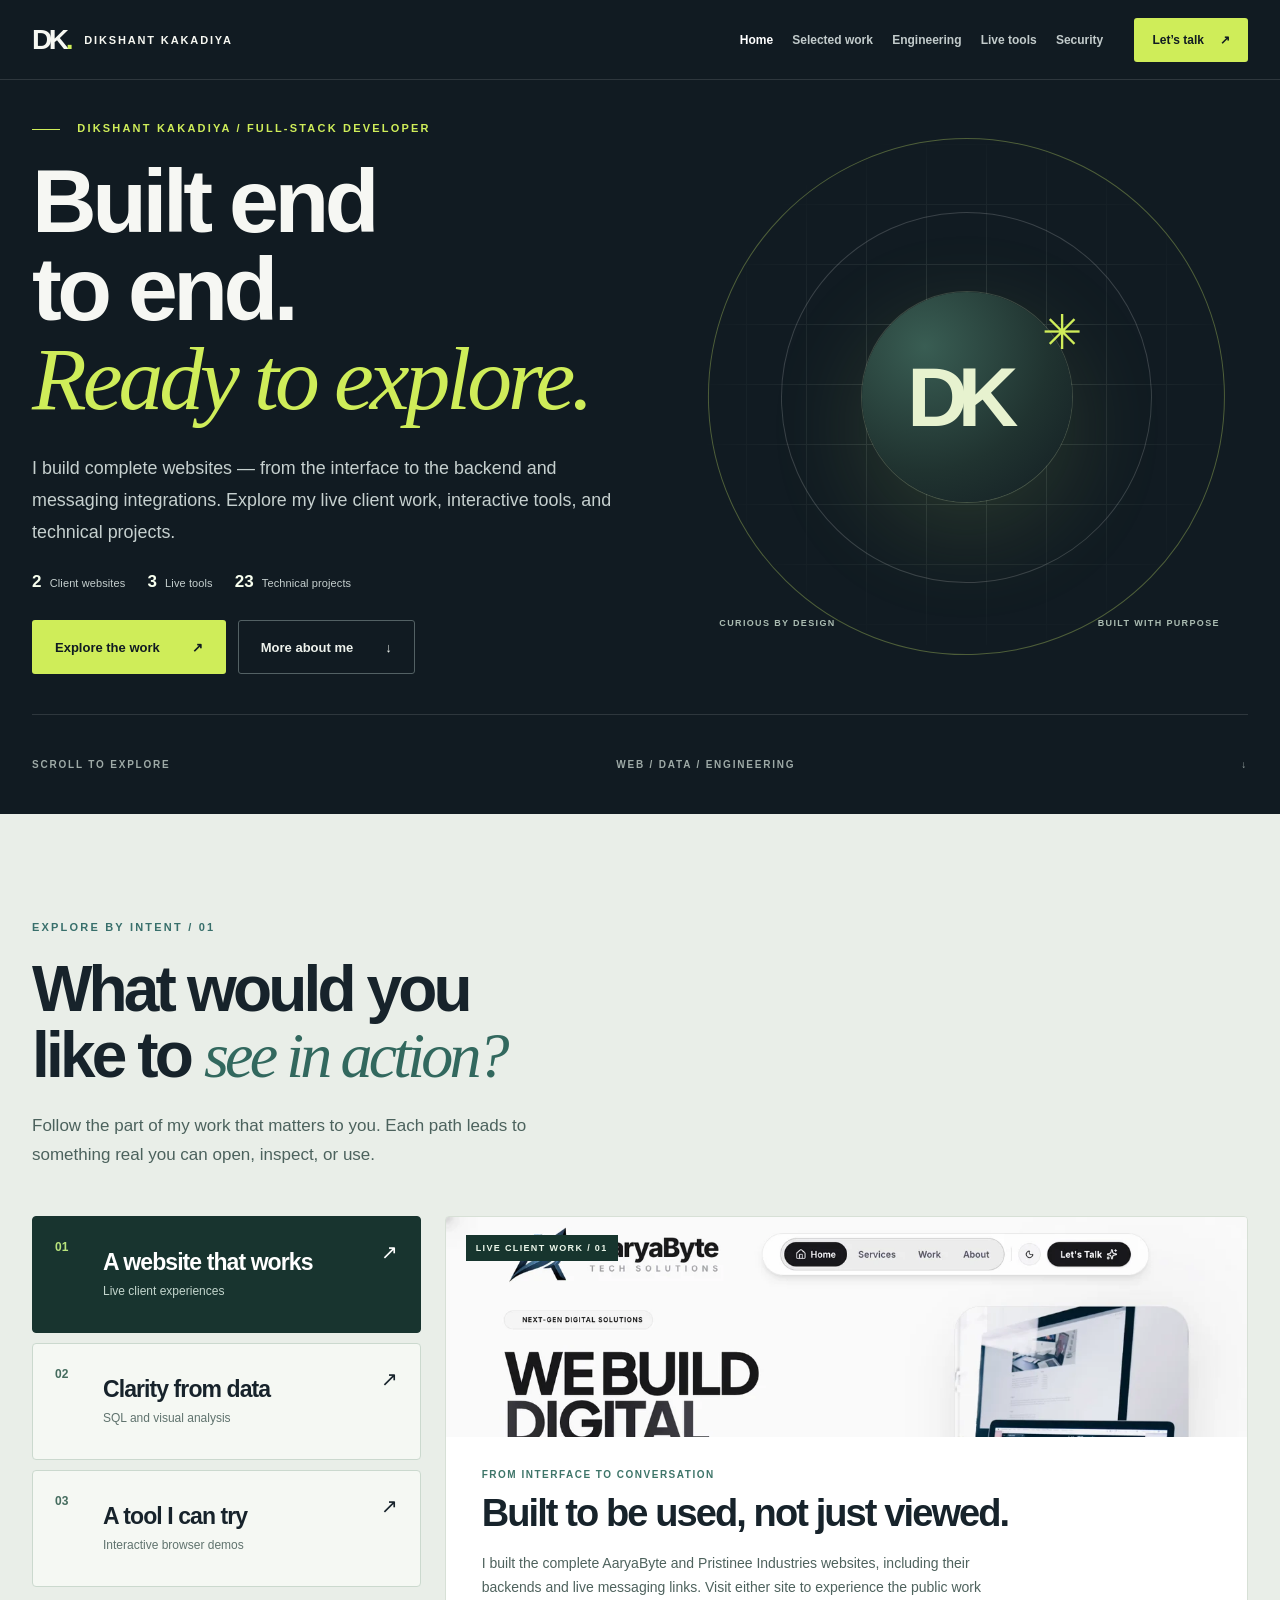
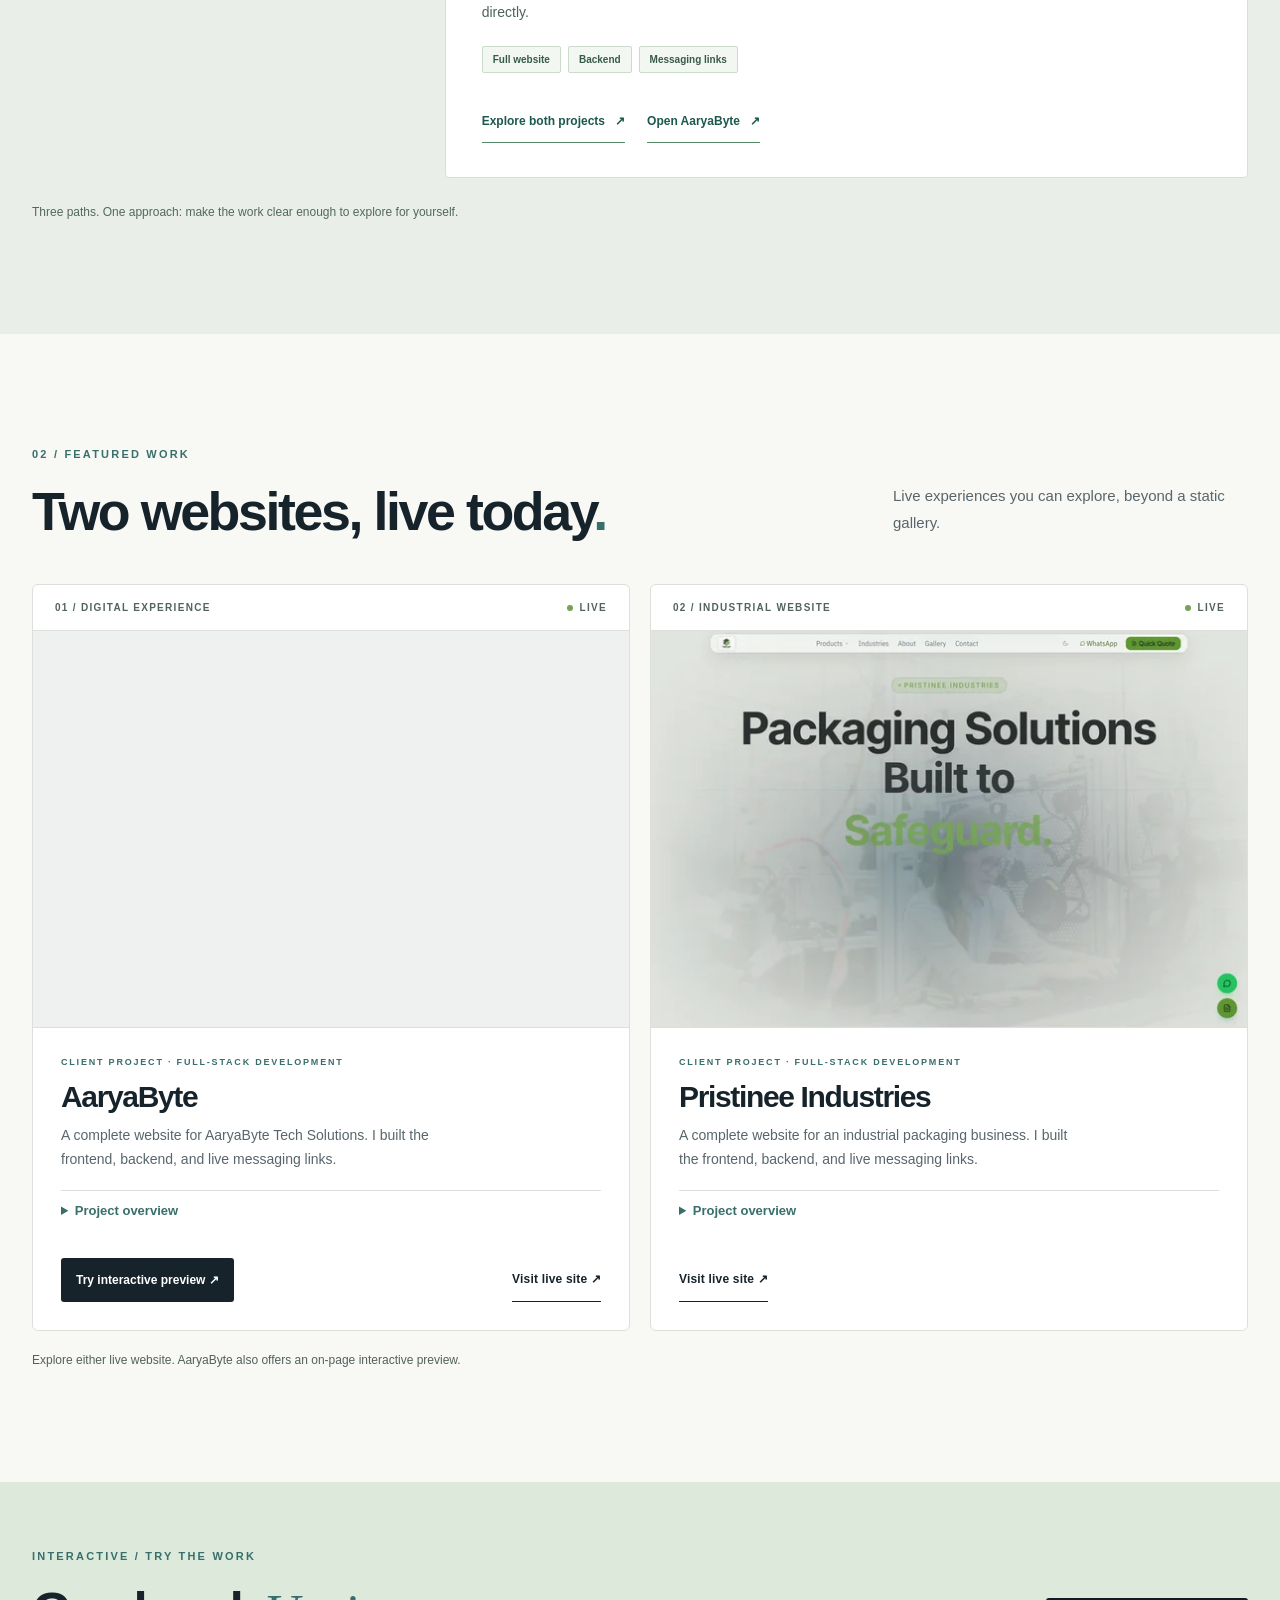
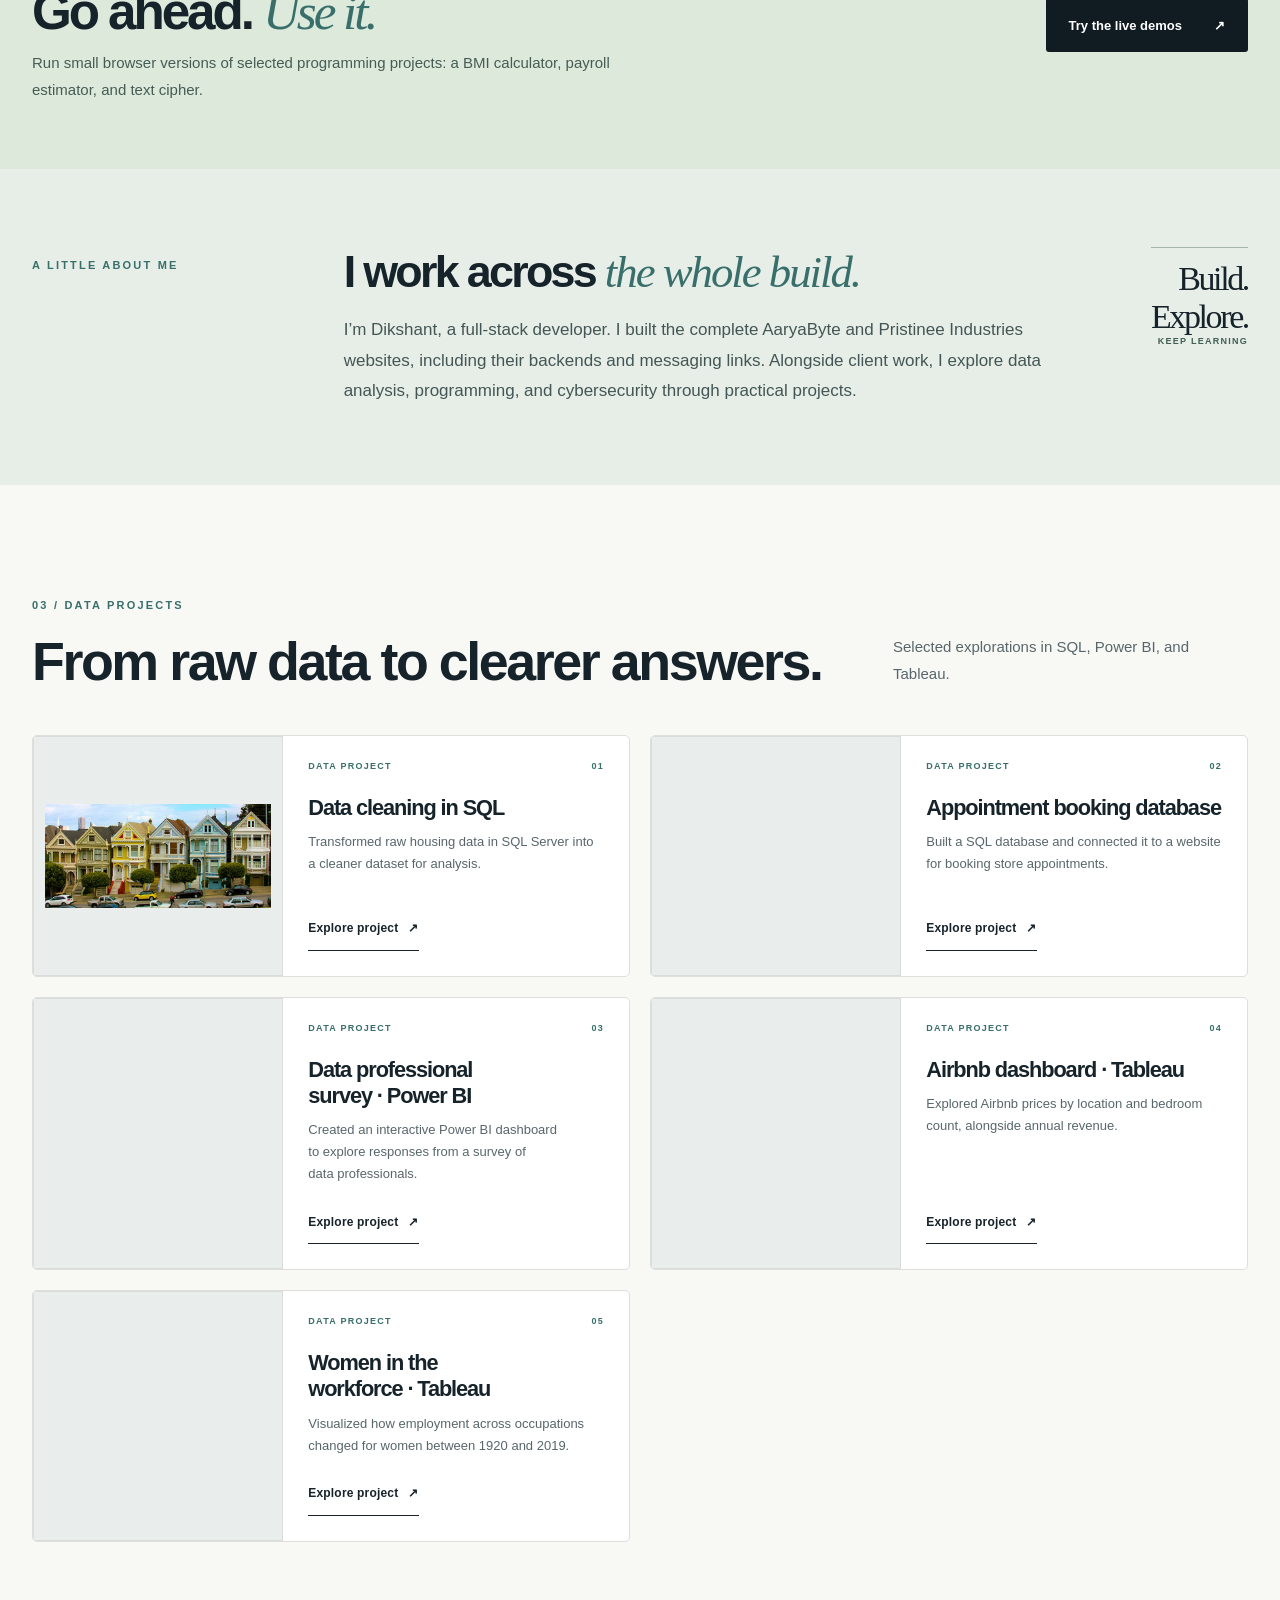
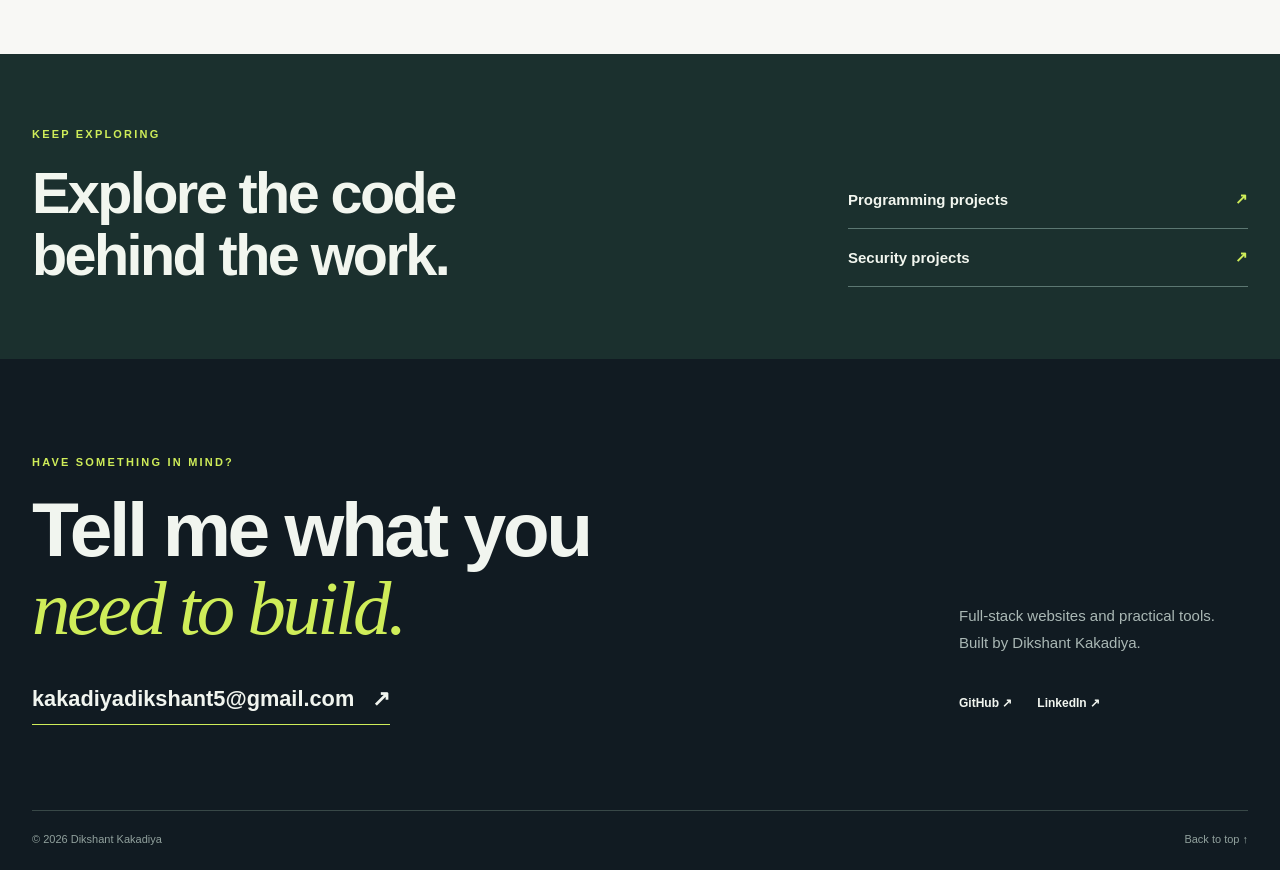
==== commit f28d3768: "Publish custom portfolio and interactive project showcase" ====
--- a/index.html
+++ b/index.html
@@ -1,168 +1,22 @@
-<!DOCTYPE HTML>
-<!--
-	Massively by HTML5 UP
-	html5up.net | @ajlkn
-	Free for personal and commercial use under the CCA 3.0 license (html5up.net/license)
--->
-<html>
-	<head>
-		<title> Dikshant Kakadiya Portfolio </title>
-		<meta charset="utf-8" />
-		<meta name="viewport" content="width=device-width, initial-scale=1, user-scalable=no" />
-		<link rel="stylesheet" href="assets/css/main.css" />
-		<noscript><link rel="stylesheet" href="assets/css/noscript.css" /></noscript>
-	</head>
-	<body class="is-preload">
-
-		<!-- Wrapper -->
-			<div id="wrapper" class="fade-in">
-
-				<!-- Intro -->
-					<div id="intro">
-						<h1>Dikshant Kakadiya <br />
-							Portfolio </h1>
-						<p>Data Analyst skill in SQL, Tableau, Power-BI, <br>python, java, HTML,and c++</br> 
-							Cyber Secqurity learing networking penetration</p>
-							 <ul class="icons">
-								<li><a href="https://www.linkedin.com/in/dikshant-kakadiya-45a0a7180/" class="icon brands fa-linkedin"><span class="label">linkedin</span></a></li>
-								<li><a href="https://github.com/DikshantKakadiya" class="icon brands fa-github"><span class="label">GitHub</span></a></li>
-							</ul>
-						<ul class="actions">
-							<li><a href="#header" class="button icon solid solo fa-arrow-down scrolly">Continue</a></li>
-						</ul>
-					</div>
- 
-				<!-- Header -->
-					<header id="header">
-						<a href="index.html" class="logo">About Me</a>
-					</header>
-
-				<!-- Nav -->
-					<nav id="nav">
-						<ul class="links">
-							<li class="active"><a href="index.html">Projects in SQL,Power Bi,and tableau</a></li>
-							<li><a href="generic.html">Projects in Python, java and c++</a></li>
-							<li><a href="elements.html">Projects in Network penetration </a></li>
-						</ul>
-						<ul class="icons">
-							<li><a href="https://www.linkedin.com/in/dikshant-kakadiya-45a0a7180/" class="icon brands fa-linkedin"><span class="label">linkedin</span></a></li>
-								<li><a href="https://github.com/DikshantKakadiya" class="icon brands fa-github"><span class="label">GitHub</span></a></li>
-						</ul>
-					</nav>
-
-				<!-- Main -->
-					<div id="main">
-
-						<!-- Featured Post -->
-							<article class="post featured">
-								<header class="major">
-									<h2>Data Cleanign in SQL<br />
-								 </a></h2>
-									<p>In this project, I take raw housing data and transform<br />
-										it in SQL Server to make it more usable for analysis.  </p>
-								</header>
-								<a href="https://github.com/DikshantKakadiya/Portfolio/blob/SQL/clean_data.sql" class="image main"><img src="images/housing.jpg" alt="" /></a>
-								<ul class="actions special">
-									<li><a href="https://github.com/DikshantKakadiya/Portfolio/blob/SQL/clean_data.sql" class="button large">View Project</a></li>
-								</ul>
-							</article>
-
-						<!-- Posts -->
-							<section class="posts">
-								<article> 
-									<header>
-										<h2> Booking Website<br />
-										in SQl
-									</h2>
-									</header>
-									<a href="https://github.com/DikshantKakadiya/Portfolio/tree/Booking-Website-SQL" class="image fit"><img src="images/Booking.jpeg" alt="" /></a>
-									<p>In this project, I created a database in SQL and connected it to the website that I created. The website is for booking appointments for a store.</p>
-									<ul class="actions special">
-										<li><a href="https://github.com/DikshantKakadiya/Portfolio/tree/Booking-Website-SQL" class="button">View Project </a></li>
-									</ul>
-								</article>
-								<article> 
-									<header>
-										<h2> Data Professional Survey in 
-										Power Bi 
-									</h2>
-									</header>
-									<a href="https://github.com/DikshantKakadiya/Portfolio/blob/Power-Bi/Data%20Professional%20Survey%20Project%20Power%20bi.pbix" class="image fit"><img src="images/Survey.png" alt="" /></a>
-									<p> In this Project, I took accurate data, and with the help of Power BI,  I made it easy to interpret and interact to get specific titles like all the dashboard elements.</p>
-									<ul class="actions special">
-										<li><a href="https://github.com/DikshantKakadiya/Portfolio/blob/Power-Bi/Data%20Professional%20Survey%20Project%20Power%20bi.pbix" class="button">View Project</a></li>
-									</ul>
-								</article>
-								<article>
-									<header>
-										<h2> Airbnb dashboard<br />
-											in Tableau
-										</h2>
-									</header>
-									<a href="https://github.com/DikshantKakadiya/Portfolio/blob/tableau/Airbnb%20dashboard%20project.twb"  class="image fit"><img src="images/Airbnb.jpg" alt="" /></a>
-									<p>In this Project, I looked at raw data for Airbnb, and I created a dashboard to show average prices according to location and number of bedrooms. Also, I have looked at average revenue for the year.</p>
-									<ul class="actions special">
-										<li><a href="https://github.com/DikshantKakadiya/Portfolio/blob/tableau/Airbnb%20dashboard%20project.twb" class="button">View Project</a></li>
-									</ul>
-								</article>
-								<article>
-									<header>
-										<h2>Top 10 Occupations of women employed <br />
-										in Tableau 
-									</h2>
-									</header>
-									<a href="https://github.com/DikshantKakadiya/Portfolio/blob/tableau/220519_INFODES_SOCIAL_ADSP22_KAKADIYA_DIKSHANT.twb" class="image fit"><img src="images/Top.jpg" alt="" /></a>
-									<p> In this project, I looked at data on working women in industry from 1920 to 2019 and how each Occupation's employed rate changes with time.</p>
-									<ul class="actions special">
-										<li><a href="https://github.com/DikshantKakadiya/Portfolio/blob/tableau/220519_INFODES_SOCIAL_ADSP22_KAKADIYA_DIKSHANT.twb" class="button"> View Project</a></li>
-									</ul>
-								</article>
-							</section>
-					</div>
-
-				<!-- Footer -->
-					<footer id="footer">
-							<section class="alt">
-								<h3>Education</h3>
-						<p>Completed high-school in india <br />
-							I am pursuing an undergraduate degree in computer science at Adelphi University.</p>
-							</section>
-							<section>
-								<h3>Email</h3>
-								<p><a href="mailto: kakadiyadikshant5@gmail.com">kakadiyadikshant5@gmail.com </a><br>
-									<a href="mailto: dikshantkakadiya@mail.adelphi.edu">dikshantkakadiya@mail.adelphi.edu </a></br>
-								</p>
-							</section>
-							<section class="split contact">
-							<section>
-								<h3>Phone</h3>
-								<p><a href="tel:+15162180072">(516) 218-0072</a></p>
-							</section>
-							<section>
-								<h3>Social</h3>
-								<ul class="icons alt">
-									<li><a href="https://www.linkedin.com/in/dikshant-kakadiya-45a0a7180/" class="icon brands fa-linkedin"><span class="label">linkedin</span></a></li>
-								<li><a href="https://github.com/DikshantKakadiya" class="icon brands fa-github"><span class="label">GitHub</span></a></li>
-								</ul>
-							</section>
-						</section>
-					</footer>
-
-				<!-- Copyright -->
-					<div id="copyright">
-						<ul><li>&copy; Untitled</li><li>Design: <a href="https://html5up.net">HTML5 UP</a></li></ul>
-					</div>
-
-			</div>
-
-		<!-- Scripts -->
-			<script src="assets/js/jquery.min.js"></script>
-			<script src="assets/js/jquery.scrollex.min.js"></script>
-			<script src="assets/js/jquery.scrolly.min.js"></script>
-			<script src="assets/js/browser.min.js"></script>
-			<script src="assets/js/breakpoints.min.js"></script>
-			<script src="assets/js/util.js"></script>
-			<script src="assets/js/main.js"></script>
-
-	</body>
-</html>+<!doctype html>
+<html lang="en"><head>
+<meta charset="utf-8"><script>document.documentElement.classList.add("js");</script><meta name="viewport" content="width=device-width, initial-scale=1"><meta name="theme-color" content="#111b22">
+<title>Portfolio | Dikshant Kakadiya</title><meta name="description" content="A portfolio of live client websites, data analysis, programming, and cybersecurity projects.">
+<link rel="stylesheet" href="assets/css/site.css"><script src="assets/js/site.js" defer></script>
+<link rel="canonical" href="https://dikshantkakadiya.github.io/"><link rel="icon" href="/favicon.svg" type="image/svg+xml"><link rel="icon" href="/favicon.png" type="image/png"><link rel="apple-touch-icon" href="/apple-touch-icon.png">
+<meta property="og:type" content="website"><meta property="og:site_name" content="Dikshant Kakadiya"><meta property="og:title" content="Portfolio | Dikshant Kakadiya"><meta property="og:description" content="A portfolio of live client websites, data analysis, programming, and cybersecurity projects."><meta property="og:url" content="https://dikshantkakadiya.github.io/"><meta property="og:image" content="https://dikshantkakadiya.github.io/images/social-preview.jpg"><meta property="og:image:width" content="1200"><meta property="og:image:height" content="630"><meta property="og:image:alt" content="Dikshant Kakadiya — Full-stack developer. Client websites, data and interactive tools."><meta name="twitter:card" content="summary_large_image">
+<script type="application/ld+json">{"@context": "https://schema.org", "@type": "Person", "name": "Dikshant Kakadiya", "url": "https://dikshantkakadiya.github.io/", "jobTitle": "Full-stack developer", "sameAs": ["https://github.com/DikshantKakadiya", "https://www.linkedin.com/in/dikshant-kakadiya-45a0a7180/"]}</script></head><body><a class="skip-link" href="#main">Skip to content</a>
+<header class="site-header" id="top">
+  <div class="shell nav-shell">
+    <a class="brand" href="index.html"><span class="brand-mark">DK<span>.</span></span> <span class="brand-name">Dikshant Kakadiya</span></a>
+    <button class="menu-toggle" type="button" aria-controls="primary-nav" aria-expanded="false" aria-label="Open menu"><span></span><span></span></button>
+    <nav class="primary-nav" id="primary-nav" aria-label="Main navigation"><a href="index.html" aria-current="page">Home</a><a href="index.html#featured">Selected work</a><a href="generic.html">Engineering</a><a href="generic.html#live-demos">Live tools</a><a href="elements.html">Security</a><a class="nav-contact" href="#contact">Let’s talk <span aria-hidden="true">↗</span></a></nav>
+  </div>
+</header><main id="main" tabindex="-1"><section class="hero"><div class="shell hero-inner"><div class="hero-copy"><p class="eyebrow light"><span class="eyebrow-line"></span> Dikshant Kakadiya / Full-stack developer</p><h1>Built end to end.<br><em>Ready to explore.</em></h1><p class="hero-lead">I build complete websites — from the interface to the backend and messaging integrations. Explore my live client work, interactive tools, and technical projects.</p><div class="hero-proof"><span><strong>2</strong> Client websites</span><span><strong>3</strong> Live tools</span><span><strong>23</strong> Technical projects</span></div><div class="hero-actions"><a class="button button-light" href="#featured">Explore the work <span aria-hidden="true">↗</span></a><a class="button button-quiet" href="#about">More about me <span aria-hidden="true">↓</span></a></div></div><div class="hero-visual" aria-hidden="true"><div class="visual-grid"></div><span class="hero-orbit orbit-a"></span><span class="hero-orbit orbit-b"></span><div class="visual-core"><span>DK</span><span class="core-star">✳</span></div><div class="visual-label"><span>CURIOUS BY DESIGN</span><span>BUILT WITH PURPOSE</span></div></div></div><div class="shell hero-bottom"><span>SCROLL TO EXPLORE</span><span>WEB / DATA / ENGINEERING</span><span>↓</span></div></section><section class="section story-section" id="explore" aria-labelledby="story-heading"><div class="shell"><div class="story-intro"><p class="eyebrow">Explore by intent / 01</p><h2 id="story-heading">What would you like to <em>see in action?</em></h2><p>Follow the part of my work that matters to you. Each path leads to something real you can open, inspect, or use.</p></div><div class="story-layout"><div class="story-choices" role="tablist" aria-label="Choose a work path"><button class="story-choice" id="story-tab-web" type="button" role="tab" aria-controls="story-panel-web" aria-selected="true" tabindex="0"><span class="story-count">01</span><span><strong>A website that works</strong><small>Live client experiences</small></span><span class="story-arrow" aria-hidden="true">↗</span></button><button class="story-choice" id="story-tab-data" type="button" role="tab" aria-controls="story-panel-data" aria-selected="false" tabindex="-1"><span class="story-count">02</span><span><strong>Clarity from data</strong><small>SQL and visual analysis</small></span><span class="story-arrow" aria-hidden="true">↗</span></button><button class="story-choice" id="story-tab-tools" type="button" role="tab" aria-controls="story-panel-tools" aria-selected="false" tabindex="-1"><span class="story-count">03</span><span><strong>A tool I can try</strong><small>Interactive browser demos</small></span><span class="story-arrow" aria-hidden="true">↗</span></button></div><div class="story-panels"><article class="story-panel" id="story-panel-web" role="tabpanel" aria-labelledby="story-tab-web" tabindex="0"><div class="story-media"><img src="images/optimized/aarya-1200.webp" width="1200" height="800" alt="AaryaByte website homepage" loading="lazy" decoding="async"><span>LIVE CLIENT WORK / 01</span></div><div class="story-body"><p class="story-kicker">From interface to conversation</p><h3>Built to be used, not just viewed.</h3><p>I built the complete AaryaByte and Pristinee Industries websites, including their backends and live messaging links. Visit either site to experience the public work directly.</p><div class="story-evidence"><span>Full website</span><span>Backend</span><span>Messaging links</span></div><div class="story-links"><a href="#featured">Explore both projects <span aria-hidden="true">↗</span></a><a href="https://aaryabyte.com/" target="_blank" rel="noopener noreferrer">Open AaryaByte <span aria-hidden="true">↗</span></a></div></div></article><article class="story-panel" id="story-panel-data" role="tabpanel" aria-labelledby="story-tab-data" tabindex="0"><div class="story-media"><img src="images/optimized/survey-960.webp" width="960" height="555" alt="Preview of a Power BI survey dashboard" loading="lazy" decoding="async"><span>DATA EXPLORATION / 02</span></div><div class="story-body"><p class="story-kicker">From raw information to a useful view</p><h3>Find the signal in the details.</h3><p>My data projects move between SQL cleaning and visual analysis in Power BI and Tableau. Open the projects to see the actual files and the questions they explore.</p><div class="story-evidence"><span>SQL</span><span>Power BI</span><span>Tableau</span></div><div class="story-links"><a href="#data">Explore data projects <span aria-hidden="true">↗</span></a></div></div></article><article class="story-panel" id="story-panel-tools" role="tabpanel" aria-labelledby="story-tab-tools" tabindex="0"><div class="story-media story-media-code" aria-hidden="true"><div><span class="code-prompt">&gt;_</span><span class="code-output">input → logic → result</span><span class="code-cursor"></span></div><span>LIVE BROWSER TOOLS / 03</span></div><div class="story-body"><p class="story-kicker">From code to interaction</p><h3>Put the work to the test.</h3><p>Try browser versions of three programming projects: calculate BMI, estimate hourly pay, or transform text with a cipher. Enter your own values and see the result immediately.</p><div class="story-evidence"><span>BMI calculator</span><span>Pay estimator</span><span>Text cipher</span></div><div class="story-links"><a href="generic.html#live-demos">Try the live tools <span aria-hidden="true">↗</span></a><a href="generic.html#projects">Browse code projects <span aria-hidden="true">↗</span></a></div></div></article></div></div><p class="story-footnote">Three paths. One approach: make the work clear enough to explore for yourself.</p></div></section><section class="section featured-section" id="featured"><div class="shell"><div class="section-head"><div><p class="eyebrow">02 / Featured work</p><h2>Two websites, live today<span class="accent-dot">.</span></h2></div><p>Live experiences you can explore, beyond a static gallery.</p></div>
+<div class="client-grid">
+<article class="client-card aarya-card"><div class="client-top"><span class="client-index">01 / Digital experience</span><span class="client-status"><i></i> Live</span></div><a class="client-screenshot" href="https://aaryabyte.com/" target="_blank" rel="noopener noreferrer"><img class="" src="images/optimized/aarya-1200.webp" srcset="images/optimized/aarya-600.webp 600w, images/optimized/aarya-1200.webp 1200w" sizes="(max-width: 760px) calc(100vw - 32px), (max-width: 1100px) 45vw, 600px" width="1200" height="800" alt="AaryaByte website homepage built by Dikshant Kakadiya" loading="lazy" decoding="async"></a><div class="client-bottom"><div><p class="eyebrow">Client project · Full-stack development</p><h3>AaryaByte</h3><p>A complete website for AaryaByte Tech Solutions. I built the frontend, backend, and live messaging links.</p><details class="case-details"><summary>Project overview</summary><dl><div><dt>My role</dt><dd>Complete website, backend, and messaging links.</dd></div><div><dt>Experience</dt><dd>Explore the agency’s services and work, then use the live contact links to connect.</dd></div><div><dt>Source</dt><dd>Private client work. Explore the public website using the live links.</dd></div></dl></details></div><div class="client-actions"><button class="preview-trigger" type="button" data-preview="aarya" aria-label="Try interactive preview of AaryaByte">Try interactive preview <span aria-hidden="true">↗</span></button><a class="text-link" href="https://aaryabyte.com/" target="_blank" rel="noopener noreferrer">Visit live site ↗</a></div></div></article>
+<article class="client-card pristine-card"><div class="client-top"><span class="client-index">02 / Industrial website</span><span class="client-status"><i></i> Live</span></div><a class="client-screenshot" href="https://www.pristineeindustries.com/" target="_blank" rel="noopener noreferrer"><img class="" src="images/optimized/pristine-1200.webp" srcset="images/optimized/pristine-600.webp 600w, images/optimized/pristine-1200.webp 1200w" sizes="(max-width: 760px) calc(100vw - 32px), (max-width: 1100px) 45vw, 600px" width="1200" height="800" alt="Pristinee Industries website homepage built by Dikshant Kakadiya" loading="lazy" decoding="async"></a><div class="client-bottom"><div><p class="eyebrow">Client project · Full-stack development</p><h3>Pristinee Industries</h3><p>A complete website for an industrial packaging business. I built the frontend, backend, and live messaging links.</p><details class="case-details"><summary>Project overview</summary><dl><div><dt>My role</dt><dd>Complete website, backend, and messaging links.</dd></div><div><dt>Experience</dt><dd>Browse packaging products and industry applications, then reach the business through its live messaging links.</dd></div><div><dt>Source</dt><dd>Private client work. Explore the public website using the live links.</dd></div></dl></details></div><div class="client-actions"><a class="text-link" href="https://www.pristineeindustries.com/" target="_blank" rel="noopener noreferrer">Visit live site ↗</a></div></div></article>
+</div><p class="preview-note">Explore either live website. AaryaByte also offers an on-page interactive preview.</p></div></section><section class="section live-teaser" id="live-demos"><div class="shell live-teaser-inner"><div><p class="eyebrow">Interactive / Try the work</p><h2>Go ahead. <em>Use it.</em></h2><p>Run small browser versions of selected programming projects: a BMI calculator, payroll estimator, and text cipher.</p></div><a class="button demo-link" href="generic.html#live-demos">Try the live demos <span aria-hidden="true">↗</span></a></div></section><section class="intro-band" id="about"><div class="shell intro-layout"><p class="eyebrow">A little about me</p><div><h2>I work across <em>the whole build.</em></h2><p>I’m Dikshant, a full-stack developer. I built the complete AaryaByte and Pristinee Industries websites, including their backends and messaging links. Alongside client work, I explore data analysis, programming, and cybersecurity through practical projects.</p></div><div class="intro-number"><span>Build.<br>Explore.</span><small>KEEP LEARNING</small></div></div></section><section class="section" id="data"><div class="shell"><div class="section-head"><div><p class="eyebrow">03 / Data projects</p><h2>From raw data to clearer answers.</h2></div><p>Selected explorations in SQL, Power BI, and Tableau.</p></div><div class="project-grid"><article class="project-card"><div class="project-image"><img class="" src="images/optimized/housing-960.webp" srcset="images/optimized/housing-480.webp 480w, images/optimized/housing-960.webp 666w" sizes="(max-width: 760px) calc(100vw - 32px), (max-width: 1100px) 45vw, 600px" width="666" height="305" alt="Preview of Data cleaning in SQL" loading="lazy" decoding="async"></div><div class="project-copy"><div class="card-meta"><span>Data project</span><span>01</span></div><h3>Data cleaning in SQL</h3><p>Transformed raw housing data in SQL Server into a cleaner dataset for analysis.</p><a class="text-link" href="https://github.com/DikshantKakadiya/Portfolio/blob/SQL/clean_data.sql" target="_blank" rel="noopener noreferrer" aria-label="Explore project: Data cleaning in SQL on GitHub">Explore project <span aria-hidden="true">↗</span></a></div></article><article class="project-card"><div class="project-image"><img class="" src="images/optimized/booking-960.webp" srcset="images/optimized/booking-480.webp 480w, images/optimized/booking-960.webp 768w" sizes="(max-width: 760px) calc(100vw - 32px), (max-width: 1100px) 45vw, 600px" width="768" height="432" alt="Preview of Appointment booking database" loading="lazy" decoding="async"></div><div class="project-copy"><div class="card-meta"><span>Data project</span><span>02</span></div><h3>Appointment booking database</h3><p>Built a SQL database and connected it to a website for booking store appointments.</p><a class="text-link" href="https://github.com/DikshantKakadiya/Portfolio/tree/Booking-Website-SQL" target="_blank" rel="noopener noreferrer" aria-label="Explore project: Appointment booking database on GitHub">Explore project <span aria-hidden="true">↗</span></a></div></article><article class="project-card"><div class="project-image"><img class="" src="images/optimized/survey-960.webp" srcset="images/optimized/survey-480.webp 480w, images/optimized/survey-960.webp 960w" sizes="(max-width: 760px) calc(100vw - 32px), (max-width: 1100px) 45vw, 600px" width="960" height="555" alt="Preview of Data professional survey · Power BI" loading="lazy" decoding="async"></div><div class="project-copy"><div class="card-meta"><span>Data project</span><span>03</span></div><h3>Data professional survey · Power BI</h3><p>Created an interactive Power BI dashboard to explore responses from a survey of data professionals.</p><a class="text-link" href="https://github.com/DikshantKakadiya/Portfolio/blob/Power-Bi/Data%20Professional%20Survey%20Project%20Power%20bi.pbix" target="_blank" rel="noopener noreferrer" aria-label="Explore project: Data professional survey · Power BI on GitHub">Explore project <span aria-hidden="true">↗</span></a></div></article><article class="project-card"><div class="project-image"><img class="" src="images/optimized/airbnb-960.webp" srcset="images/optimized/airbnb-480.webp 480w, images/optimized/airbnb-960.webp 960w" sizes="(max-width: 760px) calc(100vw - 32px), (max-width: 1100px) 45vw, 600px" width="960" height="525" alt="Preview of Airbnb dashboard · Tableau" loading="lazy" decoding="async"></div><div class="project-copy"><div class="card-meta"><span>Data project</span><span>04</span></div><h3>Airbnb dashboard · Tableau</h3><p>Explored Airbnb prices by location and bedroom count, alongside annual revenue.</p><a class="text-link" href="https://github.com/DikshantKakadiya/Portfolio/blob/tableau/Airbnb%20dashboard%20project.twb" target="_blank" rel="noopener noreferrer" aria-label="Explore project: Airbnb dashboard · Tableau on GitHub">Explore project <span aria-hidden="true">↗</span></a></div></article><article class="project-card"><div class="project-image"><img class="" src="images/optimized/top-960.webp" srcset="images/optimized/top-480.webp 480w, images/optimized/top-960.webp 960w" sizes="(max-width: 760px) calc(100vw - 32px), (max-width: 1100px) 45vw, 600px" width="960" height="560" alt="Preview of Women in the workforce · Tableau" loading="lazy" decoding="async"></div><div class="project-copy"><div class="card-meta"><span>Data project</span><span>05</span></div><h3>Women in the workforce · Tableau</h3><p>Visualized how employment across occupations changed for women between 1920 and 2019.</p><a class="text-link" href="https://github.com/DikshantKakadiya/Portfolio/blob/tableau/220519_INFODES_SOCIAL_ADSP22_KAKADIYA_DIKSHANT.twb" target="_blank" rel="noopener noreferrer" aria-label="Explore project: Women in the workforce · Tableau on GitHub">Explore project <span aria-hidden="true">↗</span></a></div></article></div></div></section><section class="more-work"><div class="shell more-work-inner"><div><p class="eyebrow light">Keep exploring</p><h2>Explore the code<br>behind the work.</h2></div><div class="more-links"><a href="generic.html">Programming projects <span>↗</span></a><a href="elements.html">Security projects <span>↗</span></a></div></div></section></main><footer class="site-footer" id="contact">
+  <div class="shell footer-main"><div><p class="eyebrow light">Have something in mind?</p><h2>Tell me what you<br><em>need to build.</em></h2><a class="footer-mail" href="mailto:kakadiyadikshant5@gmail.com">kakadiyadikshant5@gmail.com <span aria-hidden="true">↗</span></a></div><div class="footer-side"><p>Full-stack websites and practical tools. Built by Dikshant Kakadiya.</p><div class="footer-social"><a href="https://github.com/DikshantKakadiya" target="_blank" rel="noopener noreferrer">GitHub ↗</a><a href="https://www.linkedin.com/in/dikshant-kakadiya-45a0a7180/" target="_blank" rel="noopener noreferrer">LinkedIn ↗</a></div></div></div>
+  <div class="shell footer-bottom"><span>© <span id="year">2026</span> Dikshant Kakadiya</span><a href="#top">Back to top ↑</a></div>
+</footer><dialog class="preview-dialog" id="preview-dialog" aria-labelledby="preview-title"><div class="preview-bar"><div><span class="preview-live"><i></i> LIVE PREVIEW</span><strong id="preview-title">AaryaByte</strong></div><div class="preview-controls"><a href="https://aaryabyte.com/" target="_blank" rel="noopener noreferrer">Open full site ↗</a><button type="button" id="close-preview" aria-label="Close preview">✕</button></div></div><p class="preview-loading" role="status">Loading the live website…</p><iframe sandbox="allow-scripts allow-same-origin allow-forms allow-popups allow-popups-to-escape-sandbox" title="Interactive preview of AaryaByte" loading="lazy" referrerpolicy="strict-origin-when-cross-origin"></iframe><p class="preview-fallback">If the embedded preview does not load, <a href="https://aaryabyte.com/" target="_blank" rel="noopener noreferrer">open the full live site ↗</a></p></dialog></body></html>
--- a/assets/css/site.css
+++ b/assets/css/site.css
@@ -0,0 +1,35 @@
+:root{color-scheme:light;--ink:#17232b;--navy:#111b22;--muted:#68757a;--canvas:#f8f8f5;--line:#dedfda;--accent:#cfed59;--teal:#386f6b;--shell:min(100% - 64px,1320px)}
+*,*::before,*::after{box-sizing:border-box}html{scroll-behavior:smooth;scroll-padding-top:88px}body{margin:0;background:var(--canvas);color:var(--ink);font-family:Inter,ui-sans-serif,-apple-system,BlinkMacSystemFont,"Segoe UI",sans-serif;-webkit-font-smoothing:antialiased}button,input{font:inherit}a{color:inherit;text-decoration:none}button{cursor:pointer}img{max-width:100%}::selection{background:var(--accent);color:var(--ink)}:focus-visible{outline:3px solid #36766f;outline-offset:4px}.shell{width:var(--shell);margin-inline:auto}.skip-link{position:fixed;z-index:1000;top:10px;left:10px;padding:12px 18px;color:var(--ink);background:var(--accent);transform:translateY(-150%)}.skip-link:focus{transform:translateY(0)}
+.site-header{height:80px;position:relative;z-index:20;background:var(--navy);color:#f7f8f2;border-bottom:1px solid rgba(255,255,255,.12)}.nav-shell{height:100%;display:flex;align-items:center;justify-content:space-between;gap:32px}.brand{display:inline-flex;align-items:center;gap:14px;white-space:nowrap}.brand-mark{font-size:28px;font-weight:800;letter-spacing:-.12em;line-height:1}.brand-mark span{color:var(--accent)}.brand-name{font-size:11px;font-weight:700;letter-spacing:.17em;text-transform:uppercase}.primary-nav{display:flex;align-items:center;gap:clamp(16px,2vw,34px)}.primary-nav>a{min-height:44px;display:inline-flex;align-items:center;font-size:12px;font-weight:600;color:#c2cbcb;transition:color .2s}.primary-nav>a:hover,.primary-nav>a[aria-current=page]{color:#fff}.primary-nav .nav-contact{margin-left:12px;color:var(--navy);background:var(--accent);padding:0 18px;border-radius:3px;gap:16px}.primary-nav .nav-contact:hover{color:var(--navy);background:#e6f6aa}.menu-toggle{display:none}
+.hero{background:var(--navy);color:#f6f7f3;min-height:720px;overflow:hidden}.hero-inner{display:grid;grid-template-columns:minmax(0,1.05fr) minmax(0,.95fr);align-items:center;min-height:620px;gap:32px}.eyebrow{margin:0 0 20px;font-size:11px;line-height:1.5;font-weight:800;letter-spacing:.2em;text-transform:uppercase;color:var(--teal)}.eyebrow.light{color:var(--accent)}.eyebrow-line{display:inline-block;width:28px;height:1px;vertical-align:middle;background:currentColor;margin-right:12px}.hero h1,.subhero h1{font-size:clamp(64px,7vw,112px);line-height:.99;letter-spacing:-.075em;font-weight:600;margin:0 0 28px;text-wrap:balance}.hero h1 em,.intro-band h2 em,.site-footer h2 em{font-family:Georgia,"Times New Roman",serif;font-weight:400;letter-spacing:-.075em}.hero h1 em{color:var(--accent)}.hero-lead{font-size:clamp(16px,1.4vw,19px);line-height:1.8;color:#c6d0cf;max-width:600px;margin:0 0 36px}.hero-actions{display:flex;align-items:center;gap:12px;flex-wrap:wrap}.button{min-height:54px;display:inline-flex;align-items:center;justify-content:space-between;gap:32px;padding:0 22px;border:1px solid transparent;border-radius:3px;font-size:13px;font-weight:700;transition:transform .2s,background .2s,border-color .2s}.button:hover{transform:translateY(-2px)}.button-light{background:var(--accent);color:var(--navy)}.button-light:hover{background:#e5f6a3}.button-quiet{border-color:#536164;color:#eef2ec}.button-quiet:hover{border-color:#b8c5bc}.hero-visual{min-height:550px;position:relative;display:grid;place-items:center}.visual-grid{position:absolute;inset:4% 0 5%;opacity:.2;background-image:linear-gradient(#8a9992 1px,transparent 1px),linear-gradient(90deg,#8a9992 1px,transparent 1px);background-size:60px 60px;mask-image:radial-gradient(circle at center,#000 24%,transparent 72%)}.hero-orbit{position:absolute;border:1px solid rgba(204,237,105,.32);border-radius:50%;transform:rotate(-24deg)}.orbit-a{width:min(92%,540px);aspect-ratio:1}.orbit-b{width:min(66%,380px);aspect-ratio:1;border-color:rgba(255,255,255,.17)}.visual-core{position:relative;width:210px;aspect-ratio:1;border-radius:50%;display:grid;place-items:center;background:radial-gradient(circle at 30% 26%,#395d53,#203330 58%,#121c22);box-shadow:0 0 0 1px rgba(234,255,204,.18),0 30px 100px rgba(177,216,107,.16)}.visual-core>span:first-child{font-size:84px;font-weight:700;letter-spacing:-.12em;color:#e7f2cf;margin-right:18px}.core-star{position:absolute;right:-10px;top:12px;font-size:48px;color:var(--accent)}.visual-label{position:absolute;left:6%;right:5%;bottom:8%;display:flex;justify-content:space-between;gap:12px;font-size:9px;font-weight:700;letter-spacing:.15em;color:#abbcb2}.hero-bottom{min-height:100px;display:flex;justify-content:space-between;align-items:center;color:#9eaaa7;font-size:10px;font-weight:700;letter-spacing:.18em;border-top:1px solid rgba(255,255,255,.12)}
+.section{padding:112px 0}.section-head{display:flex;align-items:end;justify-content:space-between;gap:32px;margin-bottom:45px}.section-head h2{font-size:clamp(36px,4.2vw,62px);line-height:1.05;letter-spacing:-.062em;font-weight:600;margin:0;text-wrap:balance}.section-head>p{max-width:355px;color:var(--muted);font-size:15px;line-height:1.8;margin:0 0 3px}.accent-dot{color:var(--teal)}.featured-section{background:#f8f8f5}.client-grid{display:grid;grid-template-columns:repeat(2,minmax(0,1fr));gap:20px}.client-card{min-width:0;background:#fff;border:1px solid var(--line);border-radius:6px;overflow:hidden;transition:transform .3s,box-shadow .3s}.client-card:hover{transform:translateY(-4px);box-shadow:0 24px 55px rgba(29,49,49,.11)}.client-top{height:46px;padding:0 22px;display:flex;justify-content:space-between;align-items:center;border-bottom:1px solid var(--line);font-size:10px;font-weight:700;letter-spacing:.13em;text-transform:uppercase;color:#78827e}.client-status{display:inline-flex;align-items:center;gap:7px}.client-status i,.preview-live i{display:block;width:6px;height:6px;border-radius:50%;background:#76a353}.client-art{height:330px;position:relative;overflow:hidden}.aarya-art{display:flex;flex-direction:column;align-items:center;justify-content:center;background:radial-gradient(circle at 46% 38%,#2d5b58,#133739 48%,#11272b 88%);color:white}.aarya-orb{position:absolute;display:block;border:1px solid rgba(208,247,218,.25);border-radius:50%}.orb-one{width:420px;aspect-ratio:1;transform:rotate(-25deg) scaleX(1.45)}.orb-two{width:270px;aspect-ratio:1;transform:rotate(25deg) scaleX(1.6)}.aarya-art-name{position:relative;font-size:clamp(42px,5vw,70px);font-weight:700;letter-spacing:-.09em}.aarya-art-name span{color:#cbf27f}.art-caption{position:relative;margin-top:12px;font-size:10px;letter-spacing:.25em;text-transform:uppercase;color:#bacfc7}.pristine-art{padding:35px;background:#e8eeeb;color:#153638;display:flex;flex-direction:column;justify-content:center}.pristine-rule{position:absolute;top:32px;left:35px;width:42px;height:3px;background:#2e8888}.pristine-kicker{font-size:9px;font-weight:800;letter-spacing:.25em;z-index:1}.pristine-art-name{font-size:clamp(44px,5vw,72px);font-weight:800;letter-spacing:-.08em;line-height:1;z-index:1}.pristine-art-name span{display:block;font-size:.32em;letter-spacing:.22em;margin-top:12px}.foam{position:absolute;right:-90px;width:320px;height:180px;border-radius:120px;transform:rotate(-28deg);box-shadow:0 20px 24px rgba(10,42,43,.11)}.foam-one{top:90px;background:#d2dfd7}.foam-two{top:135px;right:-40px;background:#bed1ca}.foam-three{top:175px;right:10px;background:#a9c1b8}.client-bottom{min-height:202px;padding:30px;display:flex;justify-content:space-between;gap:20px}.client-bottom .eyebrow{margin-bottom:10px;font-size:9px}.client-bottom h3{font-size:28px;letter-spacing:-.045em;margin:0 0 9px}.client-bottom p:not(.eyebrow){margin:0;color:var(--muted);font-size:14px;line-height:1.6}.client-actions{display:flex;align-items:flex-end;flex-direction:column;justify-content:space-between;flex:none}.round-action{width:46px;height:46px;border:0;border-radius:50%;background:var(--ink);color:#fff;display:grid;place-items:center;font-size:21px;transition:background .2s,transform .2s}.round-action:hover{background:var(--teal);transform:rotate(45deg)}.text-link{display:inline-flex;align-items:center;gap:10px;min-height:44px;white-space:nowrap;font-size:12px;font-weight:800;letter-spacing:.015em;border-bottom:1px solid currentColor}.text-link:hover{color:var(--teal)}.preview-note{font-size:12px;line-height:1.6;color:#7a8582;margin:20px 0 0}
+.intro-band{padding:78px 0;background:#e7eee8}.intro-layout{display:grid;grid-template-columns:1fr 2.6fr .55fr;gap:36px;align-items:start}.intro-layout .eyebrow{padding-top:10px}.intro-band h2{font-size:clamp(32px,3.5vw,52px);line-height:1.1;letter-spacing:-.06em;margin:0 0 18px}.intro-band h2 em{color:var(--teal)}.intro-band p:not(.eyebrow){max-width:720px;font-size:17px;line-height:1.8;color:#435655;margin:0}.intro-number{justify-self:end;text-align:right;border-top:1px solid #a3b4a9;padding-top:12px;min-width:95px}.intro-number span,.intro-number small{display:block}.intro-number span{font-family:Georgia,serif;font-size:34px;letter-spacing:-.07em}.intro-number small{font-size:9px;letter-spacing:.14em;font-weight:700;color:#5f7770}
+.discipline-section{background:#f1f3ef}.discipline-grid{display:grid;grid-template-columns:repeat(3,minmax(0,1fr));border:1px solid var(--line)}.discipline{min-height:340px;padding:32px;border-right:1px solid var(--line);position:relative;display:flex;flex-direction:column;align-items:start;transition:background .25s}.discipline:last-child{border-right:0}.discipline:hover{background:#fff}.discipline-num{font-size:10px;font-weight:800;color:var(--teal);letter-spacing:.15em}.discipline-icon{font-size:60px;line-height:1;color:#6a9689;margin:30px 0 10px}.discipline h3{font-size:26px;letter-spacing:-.045em;margin:0 0 9px}.discipline p{font-size:14px;line-height:1.7;color:var(--muted);max-width:280px;margin:0 0 20px}.discipline-arrow{margin-top:auto;font-size:12px;font-weight:800}.project-grid{display:grid;grid-template-columns:repeat(2,minmax(0,1fr));gap:20px}.project-card{background:#fff;border:1px solid var(--line);border-radius:5px;min-width:0;overflow:hidden;display:grid;grid-template-columns:minmax(160px,42%) minmax(0,1fr);transition:box-shadow .2s,transform .2s}.project-card:hover{box-shadow:0 16px 35px rgba(24,40,41,.07);transform:translateY(-3px)}.project-image{min-width:0;background:#e9edeb;overflow:hidden}.project-image img{display:block;width:100%;height:100%;min-height:240px;object-fit:cover}.project-copy{padding:25px;display:flex;flex-direction:column;align-items:start}.card-meta{display:flex;justify-content:space-between;width:100%;gap:10px;color:var(--teal);font-size:9px;font-weight:800;letter-spacing:.14em;text-transform:uppercase}.project-card h3{font-size:clamp(20px,1.7vw,26px);line-height:1.2;letter-spacing:-.05em;margin:24px 0 10px;text-wrap:balance}.project-card p{font-size:13px;line-height:1.7;color:var(--muted);margin:0 0 15px}.project-card .text-link{margin-top:auto}.more-work{background:#1b302e;color:#f2f6ef;padding:72px 0}.more-work-inner{display:flex;justify-content:space-between;align-items:end;gap:40px}.more-work h2{font-size:clamp(37px,4.5vw,65px);letter-spacing:-.065em;line-height:1.08;margin:0}.more-links{width:min(100%,400px)}.more-links a{display:flex;align-items:center;justify-content:space-between;min-height:58px;border-bottom:1px solid #5c7772;font-size:15px;font-weight:700;transition:padding .2s}.more-links a:hover{padding-left:8px}.more-links span{color:var(--accent)}
+.subhero{background:var(--navy);color:#f2f7ed;padding:100px 0 85px}.subhero h1{max-width:1000px;margin:0 0 23px}.subhero>div>p:not(.eyebrow){max-width:600px;font-size:18px;line-height:1.7;color:#b5c3c0;margin:0 0 32px}.subhero-back{display:inline-flex;min-height:44px;align-items:center;font-size:13px;font-weight:700;color:var(--accent)}.subhero-back:hover{text-decoration:underline}.subhero .accent-dot{color:var(--accent)}
+.site-footer{background:#111b22;color:#f1f5ef;padding:95px 0 25px}.footer-main{display:grid;grid-template-columns:1.5fr .5fr;gap:60px}.site-footer h2{font-size:clamp(50px,6vw,85px);line-height:1.02;letter-spacing:-.075em;font-weight:600;margin:0 0 26px}.site-footer h2 em{color:var(--accent)}.footer-mail{display:inline-flex;gap:18px;align-items:center;min-height:50px;border-bottom:1px solid var(--accent);font-size:clamp(16px,1.7vw,22px);font-weight:600;overflow-wrap:anywhere}.footer-mail:hover{color:var(--accent)}.footer-side{align-self:end}.footer-side p{font-size:15px;line-height:1.8;color:#aab8b5;max-width:260px}.footer-social{display:flex;gap:25px;flex-wrap:wrap;margin-top:25px}.footer-social a{font-size:12px;font-weight:700;min-height:44px;display:inline-flex;align-items:center}.footer-social a:hover{color:var(--accent)}.footer-bottom{display:flex;justify-content:space-between;border-top:1px solid #384847;padding-top:22px;margin-top:85px;gap:20px;color:#91a19d;font-size:11px}.footer-bottom a:hover{color:var(--accent)}
+.preview-dialog{width:min(1120px,calc(100% - 24px));height:min(850px,calc(100dvh - 24px));padding:0;border:1px solid #596863;border-radius:9px;box-shadow:0 30px 100px rgba(0,0,0,.4);background:#fff;color:var(--ink)}.preview-dialog::backdrop{background:rgba(9,20,24,.78)}.preview-dialog[open]{display:flex;flex-direction:column}.preview-bar{display:flex;justify-content:space-between;align-items:center;gap:16px;min-height:64px;padding:10px 20px;border-bottom:1px solid var(--line)}.preview-bar>div{display:flex;align-items:center;gap:15px}.preview-live{font-size:9px;letter-spacing:.14em;font-weight:800;white-space:nowrap;display:flex;align-items:center;gap:7px;color:var(--teal)}.preview-controls a{font-size:12px;font-weight:700;text-decoration:underline}.preview-controls button{width:36px;height:36px;border:0;background:#ecf0eb;border-radius:4px}.preview-dialog iframe{display:block;width:100%;flex:1;border:0;background:#f6f8f6}.preview-fallback{margin:0;padding:12px 20px;border-top:1px solid var(--line);font-size:12px;color:var(--muted)}.preview-fallback a{text-decoration:underline;color:var(--ink)}
+@media(max-width:1100px){.brand-name{display:none}.project-card{grid-template-columns:1fr}.project-image img{height:250px;min-height:0}.project-card h3{margin-top:15px}.client-bottom{display:block}.client-actions{flex-direction:row;align-items:center;margin-top:20px}.client-art{height:285px}}
+@media(max-width:760px){:root{--shell:min(100% - 32px,1320px)}.site-header{height:68px}.brand-name{display:inline}.menu-toggle{display:flex;flex-direction:column;align-items:center;justify-content:center;gap:6px;width:44px;height:44px;border:1px solid #4e615d;border-radius:4px;background:transparent}.menu-toggle span{display:block;width:20px;height:2px;background:#fff}.primary-nav{display:none;position:absolute;top:68px;left:0;right:0;background:#15252a;padding:14px 16px 24px;flex-direction:column;align-items:stretch;gap:0;border-bottom:1px solid #4e615d;box-shadow:0 18px 26px rgba(0,0,0,.2)}.primary-nav.is-open{display:flex}.primary-nav>a{min-height:50px;padding-inline:12px;border-bottom:1px solid #2b3c3d}.primary-nav .nav-contact{margin:14px 0 0;justify-content:space-between}.hero{min-height:auto}.hero-inner{grid-template-columns:1fr;gap:0;padding-top:90px}.hero-copy{position:relative;z-index:2}.hero h1{font-size:clamp(58px,12vw,86px)}.hero-visual{min-height:320px;opacity:.7;margin-top:-10px}.visual-core{width:140px}.visual-core>span:first-child{font-size:58px}.visual-label{display:none}.hero-bottom{min-height:65px}.hero-bottom span:nth-child(2){display:none}.section{padding:75px 0}.section-head{display:block}.section-head>p{margin-top:20px}.client-grid,.project-grid,.discipline-grid{grid-template-columns:1fr}.client-art{height:270px}.intro-layout{grid-template-columns:1fr;gap:18px}.intro-number{display:none}.discipline{min-height:270px;border-right:0;border-bottom:1px solid var(--line)}.discipline:last-child{border-bottom:0}.discipline-icon{margin-top:16px}.project-card{grid-template-columns:42% minmax(0,1fr)}.project-image img{height:100%;min-height:220px}.more-work-inner,.footer-main{display:block}.more-links{margin-top:35px}.footer-side{margin-top:50px}.footer-bottom{margin-top:55px}.subhero{padding:80px 0 65px}.subhero h1{font-size:clamp(52px,11vw,80px)}}
+@media(max-width:520px){.brand-name{font-size:9px}.hero h1{font-size:clamp(52px,13vw,68px)}.hero-lead{font-size:16px}.hero-actions{align-items:stretch}.hero-actions .button{width:100%}.hero-visual{min-height:260px}.hero-bottom{font-size:9px}.section-head h2{font-size:38px}.client-art{height:230px}.aarya-art-name{font-size:56px}.pristine-art-name{font-size:51px}.client-bottom{padding:24px}.project-card{grid-template-columns:1fr}.project-image img{height:220px;min-height:0}.project-copy{padding:23px}.preview-bar{align-items:flex-start}.preview-bar>div:first-child{display:block}.preview-live{margin-bottom:5px}.preview-controls a{display:none}.preview-dialog{height:calc(100dvh - 16px);width:calc(100% - 16px)}.site-footer{padding-top:75px}.footer-mail{font-size:15px}.footer-bottom{display:block}.footer-bottom a{display:block;margin-top:14px}.more-work h2{font-size:40px}}
+@media(prefers-reduced-motion:reduce){html{scroll-behavior:auto}*,*::before,*::after{animation-duration:.01ms!important;transition-duration:.01ms!important;scroll-behavior:auto!important}}
+/* Interactive project demos */
+.live-teaser{background:#dce9db;padding-block:66px}.live-teaser-inner{display:flex;align-items:center;justify-content:space-between;gap:36px}.live-teaser h2{font-size:clamp(36px,4vw,60px);line-height:1.05;letter-spacing:-.06em;margin:0 0 12px}.live-teaser h2 em{font-family:Georgia,serif;color:var(--teal);font-weight:400}.live-teaser p:not(.eyebrow){max-width:600px;font-size:15px;line-height:1.75;color:#465c54;margin:0}.demo-link{background:var(--navy);color:#fff;flex:none}.demo-link:hover{background:#275a54}.demos-section{background:#edf2eb}.demo-grid{display:grid;grid-template-columns:repeat(3,minmax(0,1fr));gap:18px}.demo-card{background:#fff;border:1px solid #d7e1d7;border-radius:6px;padding:28px;display:flex;flex-direction:column;min-width:0}.demo-heading{min-height:180px}.demo-number{display:block;color:var(--teal);font-size:10px;font-weight:800;letter-spacing:.15em;text-transform:uppercase}.demo-symbol{display:block;color:#7ca69a;font-size:39px;line-height:1;margin:16px 0 12px}.demo-heading h3{font-size:clamp(23px,2vw,29px);line-height:1.12;letter-spacing:-.045em;margin:0 0 10px}.demo-heading p,.demo-disclaimer{font-size:12px;line-height:1.65;color:var(--muted);margin:0}.demo-form{margin-top:22px;display:flex;flex-direction:column;gap:15px}.demo-form label{display:flex;flex-direction:column;gap:7px;font-size:12px;font-weight:800;color:#334b4b}.demo-form label span{font-weight:500;color:#6f7c77}.demo-form input,.demo-form select,.demo-form textarea{width:100%;min-height:45px;border:1px solid #becdc7;border-radius:3px;background:#fbfdfa;color:var(--ink);font:inherit;font-size:15px;padding:10px 12px;outline-offset:2px}.demo-form textarea{min-height:95px;resize:vertical}.demo-form input:focus-visible,.demo-form select:focus-visible,.demo-form textarea:focus-visible{outline:2px solid #397c74;border-color:#397c74}.field-row{display:grid;grid-template-columns:repeat(2,minmax(0,1fr));gap:12px}.demo-submit{min-height:48px;padding:0 15px;display:flex;align-items:center;justify-content:space-between;border:0;border-radius:3px;background:var(--navy);color:#fff;font-size:12px;font-weight:800}.demo-submit:hover{background:#315b57}.demo-result{display:block;min-height:75px;padding:14px 15px;border-radius:3px;background:#eef5ec;color:#1d443e;font-size:13px;font-weight:700;line-height:1.65;white-space:pre-line;overflow-wrap:anywhere}.cipher-result{font-family:ui-monospace,SFMono-Regular,Menlo,monospace;white-space:pre-wrap}.demo-disclaimer{margin-top:auto;padding-top:20px}
+@media(max-width:1080px){.demo-grid{grid-template-columns:repeat(2,minmax(0,1fr))}.cipher-card{grid-column:1/-1}.demo-heading{min-height:155px}}
+@media(max-width:760px){.live-teaser-inner{align-items:start;flex-direction:column}.demo-grid{grid-template-columns:1fr}.cipher-card{grid-column:auto}.demo-heading{min-height:auto}.demo-card{padding:24px}}
+@media(max-width:400px){.field-row{grid-template-columns:1fr}}
+.demo-card-link{margin-top:auto!important;margin-bottom:5px;color:var(--teal)}.project-copy .demo-card-link + .text-link{margin-top:0}
+/* Public showcase refinements */
+:root{--muted:#58666b}html{-moz-osx-font-smoothing:grayscale}[hidden]{display:none!important}.site-header{position:sticky;top:0}.primary-nav{gap:clamp(12px,1.5vw,25px)}.hero h1,.subhero h1{letter-spacing:-.05em}.hero h1 em,.intro-band h2 em,.site-footer h2 em{letter-spacing:-.045em}.section-head h2,.more-work h2,.site-footer h2{letter-spacing:-.045em}.hero-inner{padding-block:40px}.hero-proof{display:flex;gap:22px;flex-wrap:wrap;margin:0 0 28px;color:#c6d0cf;font-size:11px;letter-spacing:.01em}.hero-proof strong{color:#f8ffef;font-size:17px;margin-right:5px;font-variant-numeric:tabular-nums}.hero-lead{margin-bottom:24px}.client-top{color:#53635d}.preview-note{color:#52615d}.intro-number small{color:#405f52}.demo-form label span{color:#51675b}.client-screenshot{display:block;overflow:hidden;background:#eef1ef;aspect-ratio:3/2;border-bottom:1px solid var(--line)}.client-screenshot img{display:block;width:100%;height:100%;object-fit:cover;object-position:top;transition:transform .25s ease-out}.client-screenshot:hover img{transform:scale(1.015)}.client-bottom{display:flex;flex-direction:column;padding:28px;gap:24px}.client-bottom>div:first-child{flex:1}.client-bottom h3{font-size:30px}.client-actions{flex-direction:row;align-items:center;gap:14px;flex-wrap:wrap;margin:0}.client-bottom p:not(.eyebrow){max-width:52ch;line-height:1.75}.preview-trigger{border:0;background:var(--ink);color:#fff;padding:13px 15px;min-height:44px;border-radius:3px;font-size:12px;font-weight:700}.preview-trigger:hover{background:var(--teal)}.case-details{margin-top:18px;font-size:13px}.case-details summary{cursor:pointer;font-weight:700;min-height:44px;padding:12px 0;border-top:1px solid var(--line);color:var(--teal)}.case-details dl{margin:0;padding-top:6px}.case-details dl>div{margin-bottom:14px}.case-details dt{font-weight:800;font-size:11px;text-transform:uppercase;letter-spacing:.06em}.case-details dd{margin:5px 0 0;color:var(--muted);line-height:1.7}.project-image img{object-fit:contain;padding:12px;outline:1px solid rgba(0,0,0,.07);outline-offset:-1px}.preview-loading{padding:12px 20px;font-size:12px;line-height:1.6;margin:0;background:#edf2eb}.preview-controls button{min-width:44px;min-height:44px}.site-header :focus-visible,.hero :focus-visible,.site-footer :focus-visible,.subhero :focus-visible,.more-work :focus-visible{outline-color:var(--accent)}.button:active,.demo-submit:active,.preview-trigger:active{transform:scale(.98)}.button,.demo-submit,.preview-trigger{transition:transform .15s ease-out,background-color .15s ease-out}.project-card p,.client-bottom p,.hero-lead{text-wrap:pretty}.demo-result{font-variant-numeric:tabular-nums}.demo-result.is-error{color:#872b27;background:#fff1ec}.result-actions{display:flex;align-items:center;gap:12px;flex-wrap:wrap}.result-actions button{border:1px solid #a2b4a8;background:#fff;color:#304e40;border-radius:3px;padding:8px 12px;min-height:44px;font-size:12px;font-weight:700}.result-actions button:disabled{opacity:.55;cursor:not-allowed}.copy-status{font-size:12px;color:#405f52}.project-search{display:grid;grid-template-columns:minmax(0,2fr) minmax(0,1fr) auto;gap:16px;align-items:end;margin-bottom:16px}.project-search label{display:flex;flex-direction:column;gap:8px;font-size:12px;font-weight:700}.project-search input,.project-search select{width:100%;min-height:48px;font:inherit;font-size:15px;padding:10px 14px;border:1px solid #a2b4a8;border-radius:4px;background:#fff;color:var(--ink)}.project-search button{min-height:48px;padding:10px 16px;border:1px solid #a2b4a8;background:#fff;border-radius:4px;font-size:12px;font-weight:700;color:var(--teal)}.project-count,#project-empty{font-size:13px;color:var(--muted);margin:0 0 25px}.demo-form input[aria-invalid=true],.demo-form textarea[aria-invalid=true]{border-color:#9b3a35}.demo-card{scroll-margin-top:90px}.field-row label{justify-content:end}html:not(.js) .menu-toggle{display:none}html:not(.js) [data-preview]{display:none}
+@media(max-width:1000px) and (min-width:761px){.primary-nav>a{font-size:11px}.primary-nav{gap:12px}.primary-nav .nav-contact{margin-left:0;padding-inline:12px}}
+@media(max-width:760px){.hero-inner{padding-top:65px;padding-bottom:0}.hero-proof{gap:14px}.client-actions{flex-direction:row;margin:0}.project-search{grid-template-columns:1fr 1fr}.project-search label:first-child{grid-column:1/-1}.project-search button{align-self:end}html:not(.js) .site-header{height:auto;position:relative}html:not(.js) .nav-shell{flex-direction:column;padding-block:18px;gap:12px}html:not(.js) .primary-nav{display:flex;position:static;box-shadow:none;border:0;padding:0;width:100%}}
+@media(prefers-reduced-motion:reduce){.button:active,.demo-submit:active,.preview-trigger:active,.client-screenshot:hover img{transform:none}}
+
+html:not(.js) .demo-form{display:none}.demo-submit:disabled{opacity:.55;cursor:not-allowed}
+/* Visitor-led project story */
+.story-section{background:#e9eee8;padding-block:105px 115px}.story-intro{max-width:780px;margin-bottom:46px}.story-intro h2{font-size:clamp(42px,5vw,72px);line-height:1.04;letter-spacing:-.06em;margin:16px 0 22px;text-wrap:balance}.story-intro h2 em{font-family:Georgia,serif;font-weight:400;color:#32685e}.story-intro>p:last-child{font-size:17px;line-height:1.7;color:#4c625d;max-width:58ch;margin:0}.story-layout{display:grid;grid-template-columns:minmax(270px,.75fr) minmax(0,1.55fr);gap:24px;align-items:stretch}.story-choices{display:flex;flex-direction:column;gap:10px}.story-choice{width:100%;min-height:117px;display:grid;grid-template-columns:34px 1fr 24px;gap:14px;align-items:center;padding:23px 22px;text-align:left;border:1px solid #cbd9ce;border-radius:4px;background:#f5f8f3;color:var(--ink);font:inherit;cursor:pointer;transition:background .18s ease,border-color .18s ease,transform .18s ease}.story-choice:hover{border-color:#638e7d;transform:translateX(3px)}.story-choice[aria-selected=true]{background:#18342f;color:#fff;border-color:#18342f}.story-choice:focus-visible{outline:3px solid #3d7f70;outline-offset:3px}.story-count{font-size:12px;font-weight:800;color:#547c6d;align-self:start}.story-choice[aria-selected=true] .story-count{color:#b8e37c}.story-choice strong{display:block;font-size:clamp(18px,1.8vw,23px);line-height:1.15;letter-spacing:-.04em}.story-choice small{display:block;font-size:12px;line-height:1.4;margin-top:8px;color:#60736e}.story-choice[aria-selected=true] small{color:#c3d5cd}.story-arrow{font-size:20px;align-self:start;text-align:right}.story-panels{min-width:0}.story-panel{height:100%;background:#fff;border:1px solid #d7e0d6;border-radius:4px;overflow:hidden}.story-panel:focus-visible{outline:3px solid #3d7f70;outline-offset:3px}.story-media{height:220px;position:relative;overflow:hidden;background:#dce5dd}.story-media img{display:block;width:100%;height:100%;object-fit:cover;object-position:top}.story-media>span:last-child{position:absolute;top:18px;left:20px;background:#17352e;color:#ecf6ea;padding:8px 10px;font-size:9px;font-weight:800;letter-spacing:.15em}.story-media-code{display:flex;align-items:center;padding:40px;background:#142824;color:#d7efce}.story-media-code>div{display:flex;align-items:center;gap:15px;font-family:ui-monospace,SFMono-Regular,Menlo,monospace;font-size:clamp(16px,2vw,26px);white-space:nowrap}.code-prompt{color:#c8eb83}.code-output{letter-spacing:-.04em}.code-cursor{display:inline-block;width:10px;height:1.1em;background:#c8eb83;animation:story-blink 1s step-end infinite}@keyframes story-blink{50%{opacity:0}}.story-body{padding:32px 36px 34px}.story-kicker{margin:0 0 12px;color:#3e7569;font-size:10px;font-weight:800;letter-spacing:.15em;text-transform:uppercase}.story-body h3{font-size:clamp(28px,3vw,38px);line-height:1.13;letter-spacing:-.05em;margin:0 0 16px}.story-body>p:not(.story-kicker){font-size:14px;line-height:1.75;color:#4e625d;max-width:68ch;margin:0}.story-evidence{display:flex;flex-wrap:wrap;gap:7px;margin-top:22px}.story-evidence span{padding:7px 10px;border:1px solid #cadacb;border-radius:2px;background:#f3f7f1;color:#385a4c;font-size:10px;font-weight:700}.story-links{display:flex;gap:12px 22px;flex-wrap:wrap;margin-top:26px}.story-links a{display:inline-flex;min-height:44px;align-items:center;gap:10px;border-bottom:1px solid #548a68;font-size:12px;font-weight:800;color:#1d584d}.story-links a:hover{color:#397b64;border-color:#397b64}.story-links a:focus-visible{outline:3px solid #3d7f70;outline-offset:3px}.story-footnote{margin:27px 0 0;font-size:12px;color:#52695e}
+@media(max-width:850px){.story-layout{grid-template-columns:1fr}.story-choices{display:grid;grid-template-columns:repeat(3,minmax(0,1fr))}.story-choice{min-height:125px;grid-template-columns:1fr 20px;gap:10px}.story-count{grid-column:1/-1}.story-choice strong{font-size:18px}.story-media{height:260px}}
+@media(max-width:600px){.story-section{padding-block:72px}.story-intro{margin-bottom:30px}.story-intro h2{font-size:clamp(38px,11vw,52px)}.story-intro>p:last-child{font-size:15px}.story-choices{display:flex;gap:7px}.story-choice{min-height:72px;grid-template-columns:25px 1fr 20px;padding:13px 16px}.story-count{grid-column:auto}.story-choice strong{font-size:16px}.story-choice small{font-size:11px;margin-top:3px}.story-media{height:190px}.story-body{padding:25px 22px 27px}.story-body h3{font-size:29px}.story-footnote{line-height:1.5}}
+@media(max-width:380px){.story-media-code>div{gap:8px;font-size:14px}.story-choice strong{font-size:15px}}
+@media(prefers-reduced-motion:reduce){.code-cursor{animation:none}.story-choice:hover{transform:none}}
+html:not(.js) .story-choices{display:none}html:not(.js) .story-panels{display:grid;gap:20px}html:not(.js) .story-panel{height:auto}
+.story-count{color:#456c5e}
